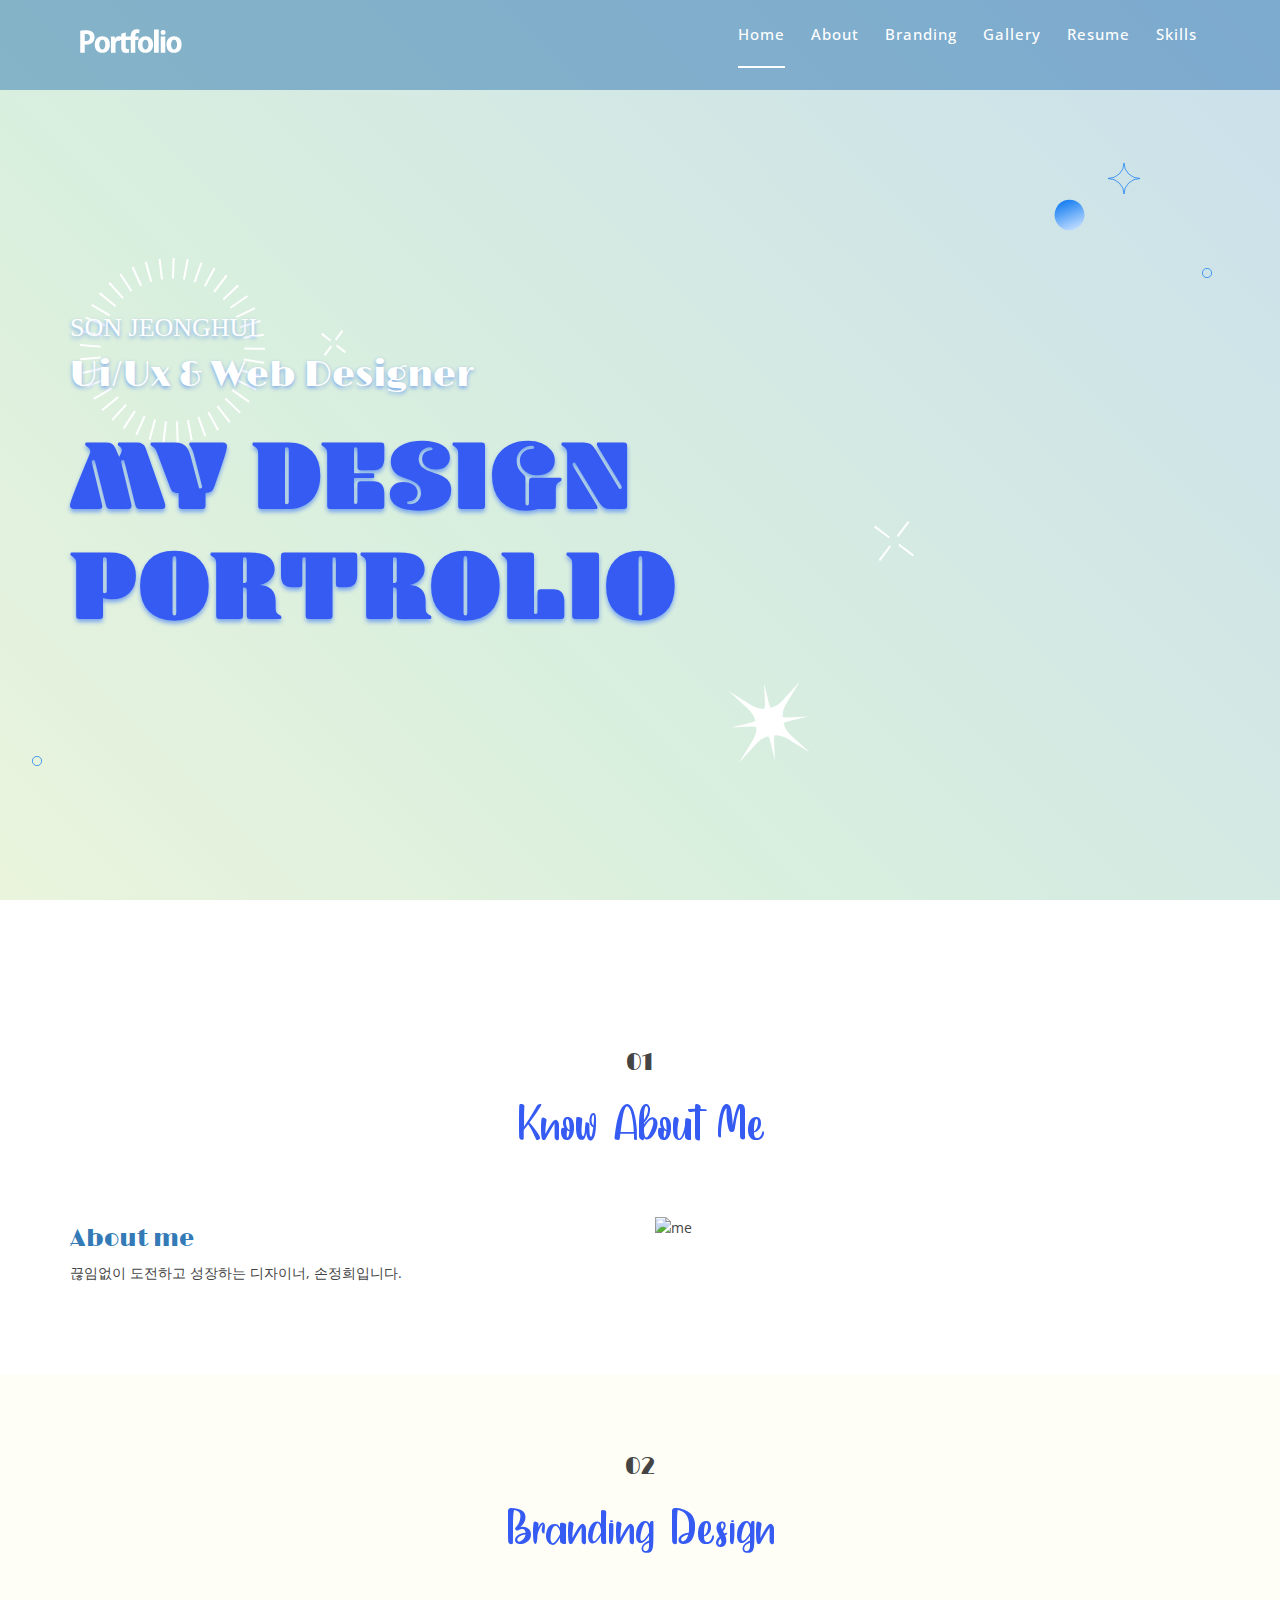
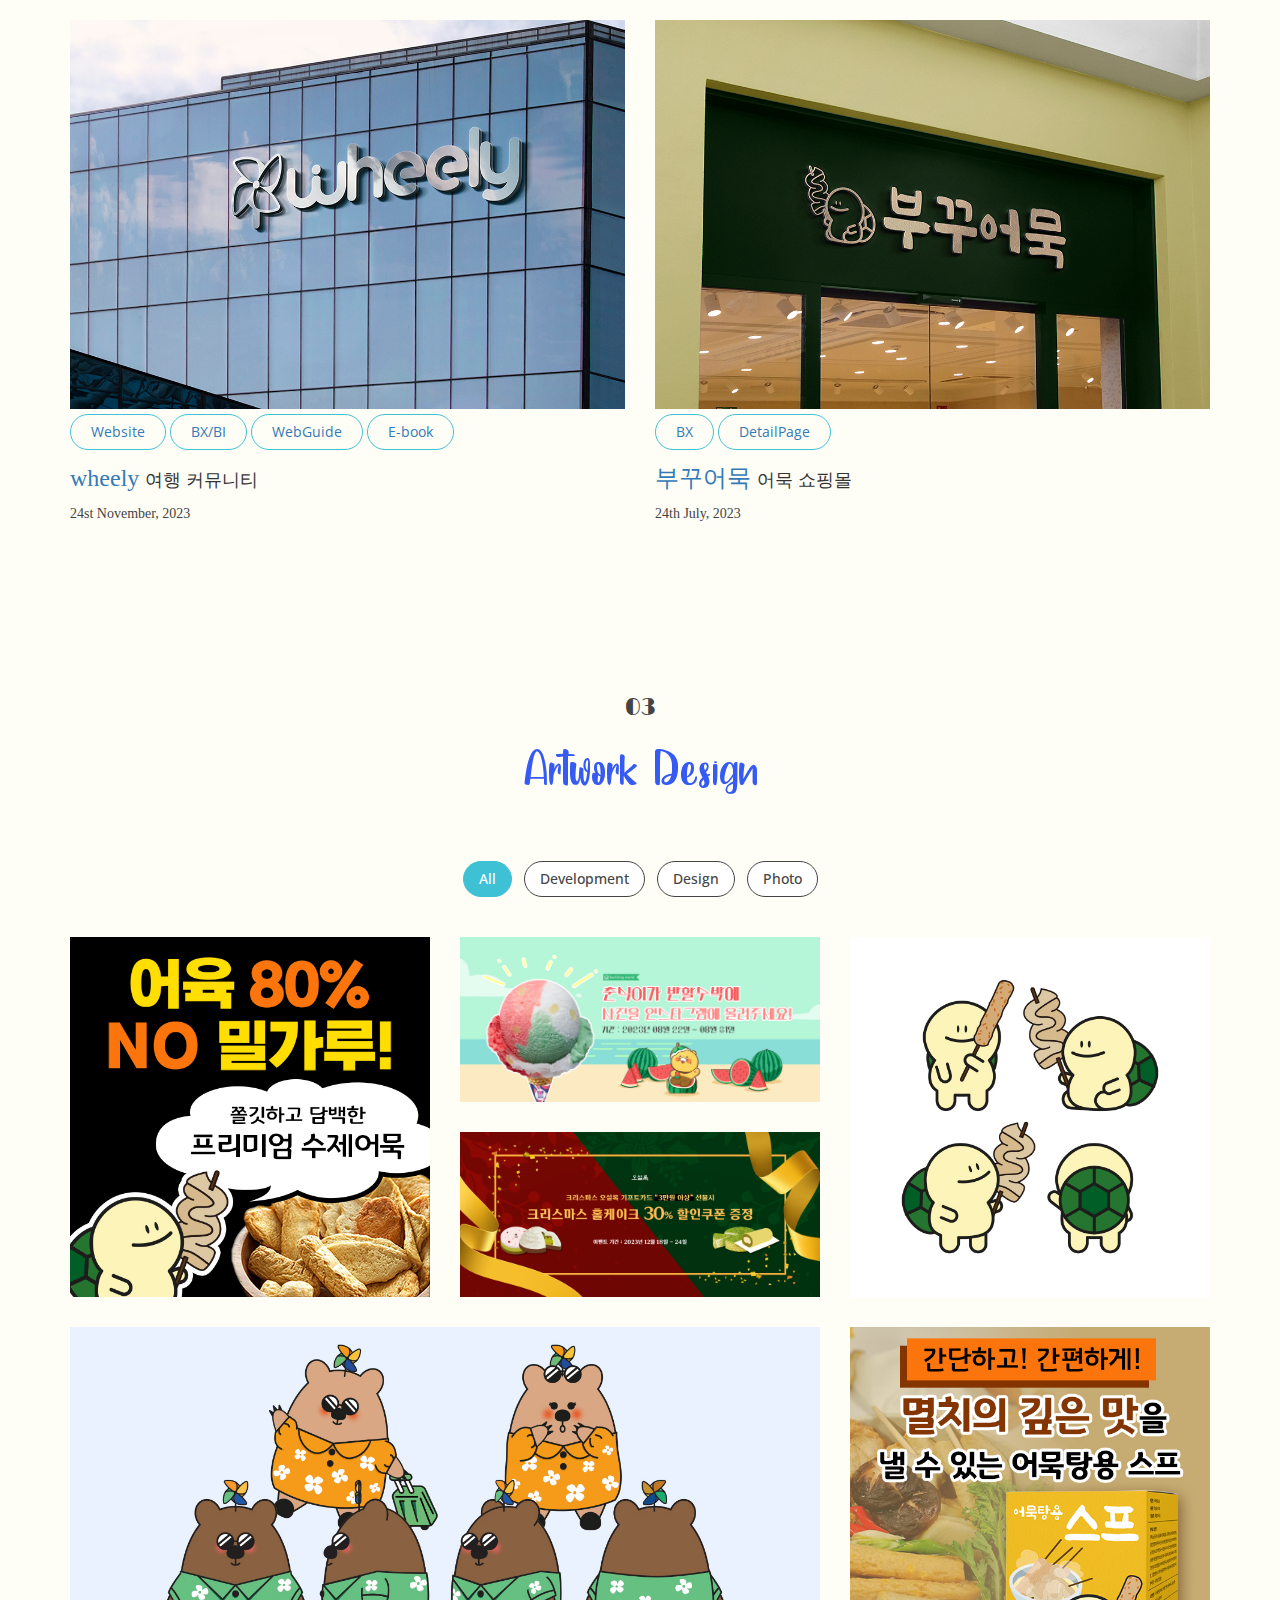
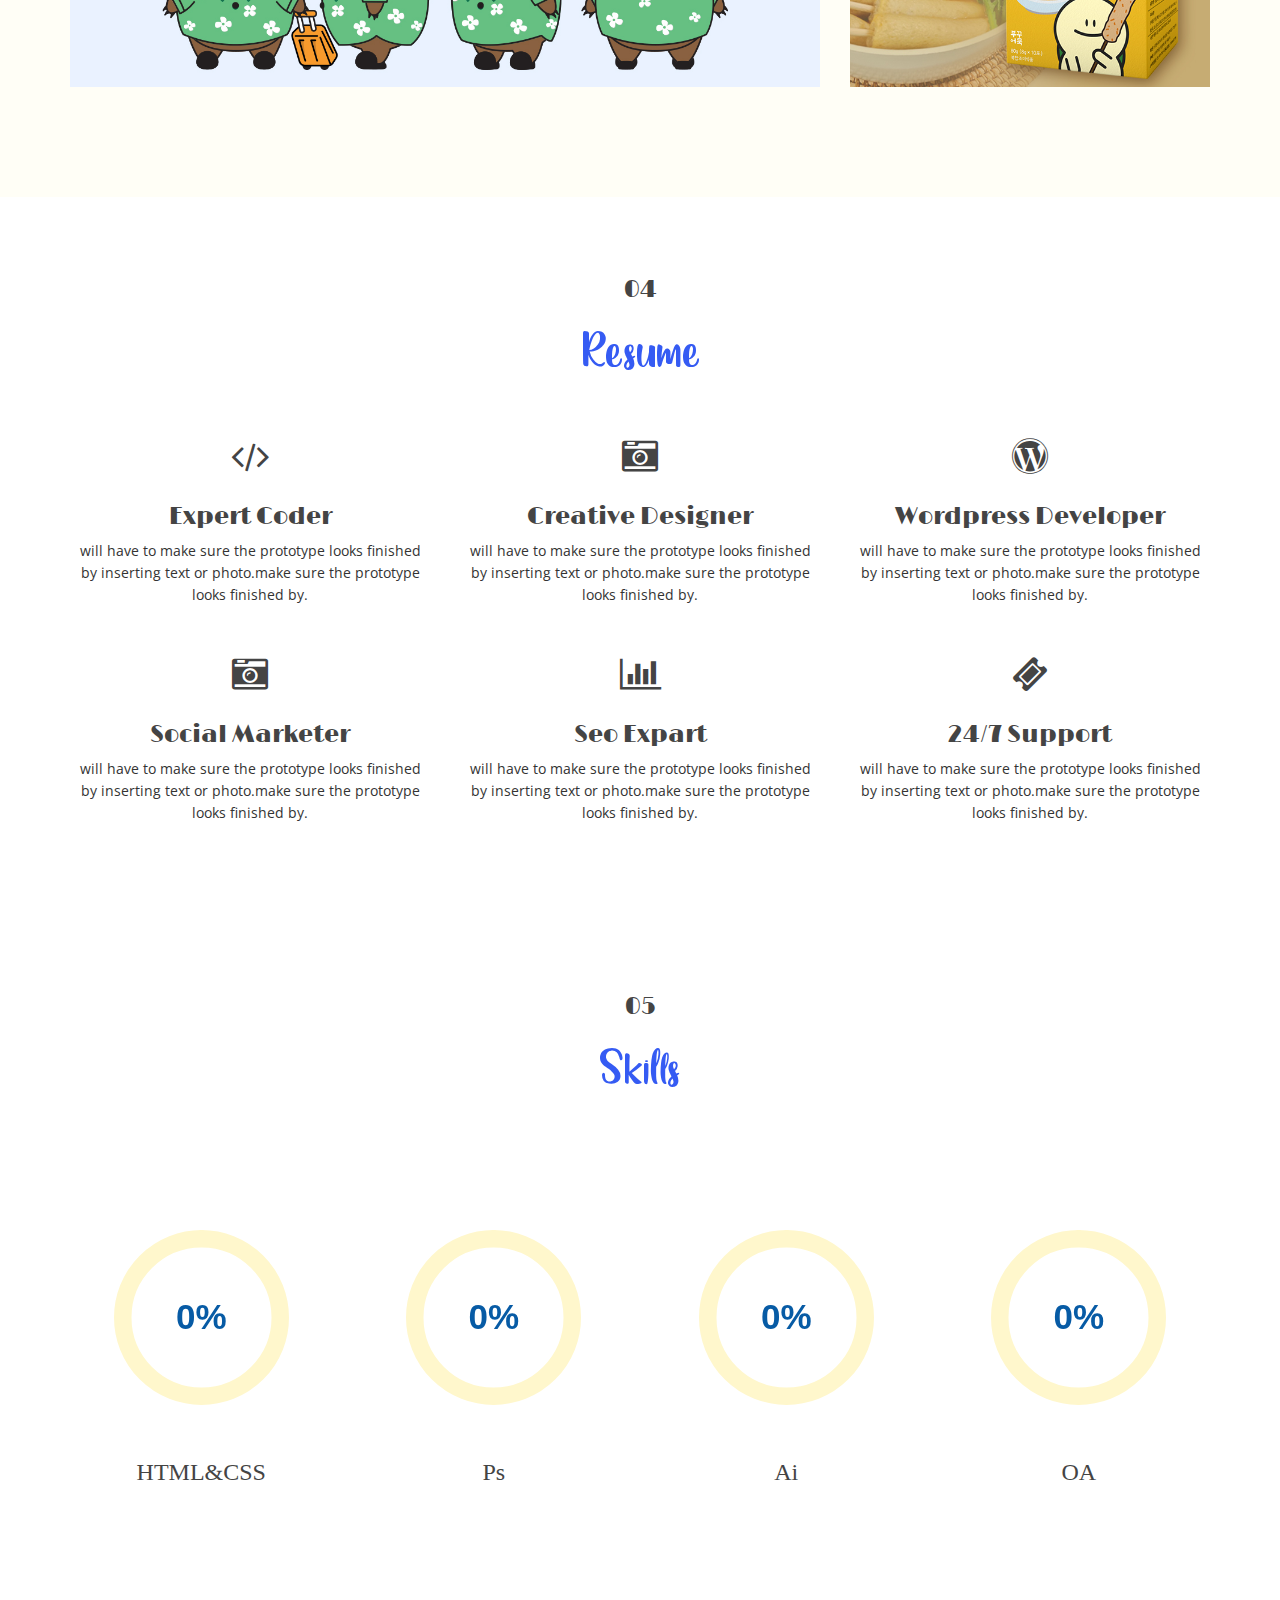
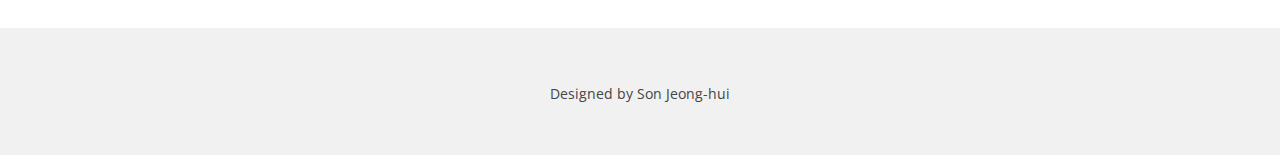
==== index.html @ 58d2d361 "update" ====
<!DOCTYPE html>
<html lang="en">
    <head>
        <meta charset="utf-8" />
        <title>portfolio</title>
        <meta content="width=device-width, initial-scale=1.0" name="viewport" />
        <meta content="" name="keywords" />
        <meta content="" name="description" />

        <!-- Favicons -->
        <link href="img/favicon.png" rel="icon" />
        <link href="img/apple-touch-icon.png" rel="apple-touch-icon" />

        <!-- Google Fonts -->
        <link
            href="https://fonts.googleapis.com/css?family=Open+Sans:300,400,400i,600,700|Raleway:300,400,400i,500,500i,700,800,900"
            rel="stylesheet"
        />

        <!-- 나눔스퀘어네어 Fonts -->
        <link
            href="https://hangeul.pstatic.net/hangeul_static/css/nanum-square-neo.css"
            rel="stylesheet"
        />

        <!-- Bootstrap CSS File -->
        <link href="lib/bootstrap/css/bootstrap.min.css" rel="stylesheet" />

        <!-- Libraries CSS Files -->
        <link href="lib/nivo-slider/css/nivo-slider.css" rel="stylesheet" />
        <link href="lib/owlcarousel/owl.carousel.css" rel="stylesheet" />
        <link href="lib/owlcarousel/owl.transitions.css" rel="stylesheet" />
        <link
            href="lib/font-awesome/css/font-awesome.min.css"
            rel="stylesheet"
        />
        <link href="lib/animate/animate.min.css" rel="stylesheet" />
        <link href="lib/venobox/venobox.css" rel="stylesheet" />

        <!-- Nivo Slider Theme -->
        <link href="css/nivo-slider-theme.css" rel="stylesheet" />

        <!-- Main Stylesheet File -->
        <link href="css/style.css" rel="stylesheet" />

        <!-- Responsive Stylesheet File -->
        <link href="css/responsive.css" rel="stylesheet" />

        <!-- =======================================================
    Theme Name: eBusiness
    Theme URL: https://bootstrapmade.com/ebusiness-bootstrap-corporate-template/
    Author: BootstrapMade.com
    License: https://bootstrapmade.com/license/
  ======================================================= -->
    </head>

    <body data-spy="scroll" data-target="#navbar-example">
        <div id="preloader"></div>

        <header>
            <!-- header-area start -->
            <div id="sticker" class="header-area">
                <div class="container">
                    <div class="row">
                        <div class="col-md-12 col-sm-12">
                            <!-- Navigation -->
                            <nav class="navbar navbar-default">
                                <!-- Brand and toggle get grouped for better mobile display -->
                                <div class="navbar-header">
                                    <button
                                        type="button"
                                        class="navbar-toggle collapsed"
                                        data-toggle="collapse"
                                        data-target=".bs-example-navbar-collapse-1"
                                        aria-expanded="false"
                                    >
                                        <span class="sr-only"
                                            >Toggle navigation</span
                                        >
                                        <span class="icon-bar"></span>
                                        <span class="icon-bar"></span>
                                        <span class="icon-bar"></span>
                                    </button>
                                    <!-- Brand -->
                                    <a
                                        class="navbar-brand page-scroll sticky-logo"
                                        href="index.html"
                                    >
                                        <h1>
                                            <a href="#"
                                                ><img
                                                    src="img/logo.png"
                                                    alt="logo"
                                            /></a>
                                        </h1>
                                        <!-- Uncomment below if you prefer to use an image logo -->
                                        <!-- <img src="img/logo.png" alt="" title=""> -->
                                    </a>
                                </div>
                                <!-- Collect the nav links, forms, and other content for toggling -->
                                <div
                                    class="collapse navbar-collapse main-menu bs-example-navbar-collapse-1"
                                    id="navbar-example"
                                >
                                    <ul class="nav navbar-nav navbar-right">
                                        <li class="active">
                                            <a class="page-scroll" href="#home"
                                                >Home</a
                                            >
                                        </li>
                                        <li>
                                            <a class="page-scroll" href="#about"
                                                >About</a
                                            >
                                        </li>
                                        <li>
                                            <a
                                                class="page-scroll"
                                                href="#branding"
                                                >Branding</a
                                            >
                                        </li>
                                        <li>
                                            <a
                                                class="page-scroll"
                                                href="#Artwork"
                                                >Gallery</a
                                            >
                                        </li>
                                        <li>
                                            <a
                                                class="page-scroll"
                                                href="#resume"
                                                >Resume</a
                                            >
                                        </li>

                                        <li>
                                            <a class="page-scroll" href="#skill"
                                                >skills</a
                                            >
                                        </li>
                                    </ul>
                                </div>
                                <!-- navbar-collapse -->
                            </nav>
                            <!-- END: Navigation -->
                        </div>
                    </div>
                </div>
            </div>
            <!-- header-area end -->
        </header>
        <!-- header end -->

        <!-- Start Slider Area -->
        <div class="section" id="home" data-stellar-background-ratio="0.5">
            <div class="container">
                <h1>
                    <div class="home_font">
                        <span>SON JEONGHUI</span>
                        <p>Ui/Ux & Web Designer</p>
                    </div>
                    <ul>
                        <li>
                            <img src="./img/home/icon7.svg" alt="icon7" />
                        </li>
                        <li>
                            <img src="./img/home/icon6.svg" alt="icon6" />
                        </li>
                    </ul>
                </h1>
                <h2><span>MY DESIGN</span><br />PORTROLIO</h2>

                <ul class="bg_element">
                    <li><img src="./img/home/icon1.svg" alt="icon1" /></li>
                    <li><img src="./img/home/icon2.svg" alt="icon2" /></li>
                    <li><img src="./img/home/icon3.svg" alt="icon3" /></li>
                    <li><img src="./img/home/icon4.svg" alt="icon4" /></li>
                    <li><img src="./img/home/icon5.svg" alt="icon5" /></li>
                    <li><img src="./img/home/icon3.svg" alt="icon3" /></li>
                    <li><img src="./img/home/icon4.svg" alt="icon4" /></li>
                    <li><img src="./img/home/icon5.svg" alt="icon5" /></li>
                </ul>
            </div>
        </div>
        <!-- End Slider Area -->
        <div id="about" class="area-padding">
            <div class="container">
                <div class="row">
                    <div class="col-md-12 col-sm-12 col-xs-12">
                        <div class="section-headline text-center">
                            <h4>01</h4>
                            <h2>Know About me</h2>
                        </div>
                    </div>
                </div>
                <div class="row">
                    <div class="col-md-6 col-sm-6 col-xs-12">
                        <div class="well-middle">
                            <div class="single-well1">
                                <a href="javascript:return false;">
                                    <h4 class="sec-head">About me</h4>
                                </a>
                                <p>
                                    끊임없이 도전하고 성장하는 디자이너,
                                    손정희입니다.
                                </p>
                            </div>
                        </div>
                    </div>
                    <div class="col-md-6 col-sm-6 col-xs-12">
                        <div class="well-left">
                            <div class="single-well img_wrap">
                                <img src="img/about/1.svg" alt="me" />
                            </div>
                        </div>
                    </div>
                </div>
            </div>
        </div>
        <!-- Start brand area -->
        <div id="branding" class="portfolio-area area-padding">
            <div class="container">
                <div class="row">
                    <div class="col-md-12 col-sm-12 col-xs-12">
                        <div class="section-headline text-center">
                            <h4>02</h4>
                            <h2>Branding Design</h2>
                        </div>
                    </div>
                </div>
                <div class="row">
                    <!-- single-well start-->
                    <div class="col-md-6 col-sm-6 col-xs-12">
                        <div class="well-left">
                            <div class="single-well">
                                <img src="img/brand/1.jpg" alt="wheely" />
                                <ul>
                                    <li class="brand_link">
                                        <a
                                            href="https://jeonghui94.github.io/wheely/"
                                            target="_blank"
                                            class="project_btn default"
                                            >Website</a
                                        >
                                    </li>
                                    <li class="brand_link">
                                        <a
                                            href="./guide/bxbi/bxbi_guide.html"
                                            target="_blank"
                                            class="project_btn default"
                                            >BX&#47;BI</a
                                        >
                                    </li>
                                    <li class="brand_link">
                                        <a
                                            href="./guide/web/web_guide.html"
                                            target="_blank"
                                            >WebGuide</a
                                        >
                                    </li>
                                    <li class="brand_link">
                                        <a
                                            href="./ebook/samples/basic/index.html"
                                            target="_blank"
                                            >E-book</a
                                        >
                                    </li>
                                </ul>
                                <a href="javascript:return false;">
                                    <h4
                                        style="
                                            font-family: 'NanumSquareNeoBold';
                                        "
                                    >
                                        wheely
                                        <span
                                            style="font-size: 18px; color: #333"
                                        >
                                            여행 커뮤니티</span
                                        >
                                    </h4>
                                </a>
                                <p style="font-family: 'NanumSquareNeoBold'">
                                    24st November, 2023
                                </p>
                            </div>
                        </div>
                    </div>
                    <!-- single-well end-->
                    <div class="col-md-6 col-sm-6 col-xs-12">
                        <div class="well-middle">
                            <div class="single-well">
                                <img src="img/brand/2.jpg" alt="bu-kku" />
                                <ul>
                                    <li class="brand_link">
                                        <a
                                            href="./guide/bx/bx.html"
                                            target="_blank"
                                            >BX</a
                                        >
                                    </li>
                                    <li class="brand_link">
                                        <a
                                            href="./guide/detailPage/detail_page.html"
                                            target="_blank"
                                            >DetailPage</a
                                        >
                                    </li>
                                </ul>

                                <a href="javascript:return false;">
                                    <h4
                                        style="
                                            font-family: 'NanumSquareNeoBold';
                                        "
                                    >
                                        부꾸어묵
                                        <span
                                            style="font-size: 18px; color: #333"
                                            >어묵 쇼핑몰</span
                                        >
                                    </h4>
                                </a>
                                <p style="font-family: 'NanumSquareNeoBold'">
                                    24th July, 2023
                                </p>
                            </div>
                        </div>
                    </div>
                    <!-- End col-->
                </div>
            </div>
        </div>
        <!-- End brand area -->

        <!-- Start portfolio Area -->
        <div id="Artwork" class="portfolio-area area-padding fix">
            <div class="container">
                <div class="row">
                    <div class="col-lg-12 col-md-12 col-sm-12 col-xs-12">
                        <div class="section-headline text-center">
                            <h4>03</h4>
                            <h2>Artwork Design</h2>
                        </div>
                    </div>
                </div>
                <div class="row">
                    <!-- Start Portfolio -page -->
                    <div class="awesome-project-1 fix">
                        <div class="col-lg-12 col-md-12 col-sm-12 col-xs-12">
                            <div class="awesome-menu">
                                <ul class="project-menu">
                                    <li>
                                        <a
                                            href="#"
                                            class="active"
                                            data-filter="*"
                                            >All</a
                                        >
                                    </li>
                                    <li>
                                        <a href="#" data-filter=".development"
                                            >development</a
                                        >
                                    </li>
                                    <li>
                                        <a href="#" data-filter=".design"
                                            >design</a
                                        >
                                    </li>
                                    <li>
                                        <a href="#" data-filter=".photo"
                                            >photo</a
                                        >
                                    </li>
                                </ul>
                            </div>
                        </div>
                    </div>
                    <div class="awesome-project-content">
                        <!-- single-awesome-project start -->
                        <div
                            class="col-md-4 col-sm-4 col-xs-12 design development"
                        >
                            <div class="single-awesome-project">
                                <div class="awesome-img">
                                    <a href="#"
                                        ><img src="img/portfolio/1.jpg" alt=""
                                    /></a>
                                    <div class="add-actions text-center">
                                        <div class="project-dec">
                                            <a
                                                class="venobox"
                                                data-gall="myGallery"
                                                href="img/portfolio/1.jpg"
                                            >
                                                <h4>development design</h4>
                                                <span>development design</span>
                                            </a>
                                        </div>
                                    </div>
                                </div>
                            </div>
                        </div>
                        <!-- single-awesome-project end -->
                        <!-- single-awesome-project start -->
                        <div class="col-md-4 col-sm-4 col-xs-12 photo">
                            <div class="single-awesome-project">
                                <div class="awesome-img">
                                    <a href="#"
                                        ><img src="img/portfolio/2.jpg" alt=""
                                    /></a>
                                    <div class="add-actions text-center">
                                        <div class="project-dec">
                                            <a
                                                class="venobox"
                                                data-gall="myGallery"
                                                href="img/portfolio/2.jpg"
                                            >
                                                <h4>photo</h4>
                                                <span>photo</span>
                                            </a>
                                        </div>
                                    </div>
                                </div>
                            </div>
                        </div>
                        <!-- single-awesome-project end -->
                        <!-- single-awesome-project start -->
                        <div class="col-md-4 col-sm-4 col-xs-12 design">
                            <div class="single-awesome-project">
                                <div class="awesome-img">
                                    <a href="#"
                                        ><img src="img/portfolio/3.jpg" alt=""
                                    /></a>
                                    <div class="add-actions text-center">
                                        <div class="project-dec">
                                            <a
                                                class="venobox"
                                                data-gall="myGallery"
                                                href="img/portfolio/3.jpg"
                                            >
                                                <h4>design</h4>
                                                <span>design</span>
                                            </a>
                                        </div>
                                    </div>
                                </div>
                            </div>
                        </div>
                        <!-- single-awesome-project end -->
                        <!-- single-awesome-project start -->
                        <div
                            class="col-md-4 col-sm-4 col-xs-12 photo development"
                        >
                            <div class="single-awesome-project">
                                <div class="awesome-img">
                                    <a href="#"
                                        ><img src="img/portfolio/4.jpg" alt=""
                                    /></a>
                                    <div class="add-actions text-center">
                                        <div class="project-dec">
                                            <a
                                                class="venobox"
                                                data-gall="myGallery"
                                                href="img/portfolio/4.jpg"
                                            >
                                                <h4>development photo</h4>
                                                <span>development photo</span>
                                            </a>
                                        </div>
                                    </div>
                                </div>
                            </div>
                        </div>
                        <!-- single-awesome-project end -->
                        <!-- single-awesome-project start -->
                        <div class="col-md-8 col-sm-4 col-xs-12 development">
                            <div class="single-awesome-project">
                                <div class="awesome-img">
                                    <a href="#"
                                        ><img src="img/portfolio/5.jpg" alt=""
                                    /></a>
                                    <div
                                        class="add-actions text-center text-center"
                                    >
                                        <div class="project-dec">
                                            <a
                                                class="venobox"
                                                data-gall="myGallery"
                                                href="img/portfolio/5.jpg"
                                            >
                                                <h4>development</h4>
                                                <span>development</span>
                                            </a>
                                        </div>
                                    </div>
                                </div>
                            </div>
                        </div>
                        <!-- single-awesome-project end -->
                        <!-- single-awesome-project start -->
                        <div class="col-md-4 col-sm-4 col-xs-12 design photo">
                            <div class="single-awesome-project">
                                <div class="awesome-img">
                                    <a href="#"
                                        ><img src="img/portfolio/6.jpg" alt=""
                                    /></a>
                                    <div class="add-actions text-center">
                                        <div class="project-dec">
                                            <a
                                                class="venobox"
                                                data-gall="myGallery"
                                                href="img/portfolio/6.jpg"
                                            >
                                                <h4>design photo</h4>
                                                <span>design photo</span>
                                            </a>
                                        </div>
                                    </div>
                                </div>
                            </div>
                        </div>
                        <!-- single-awesome-project end -->
                    </div>
                </div>
            </div>
        </div>
        <!-- awesome-portfolio end -->

        <!-- Start Service area -->
        <div id="resume" class="services-area area-padding">
            <div class="container">
                <div class="row">
                    <div class="col-md-12 col-sm-12 col-xs-12">
                        <div class="section-headline services-head text-center">
                            <h4>04</h4>
                            <h2>Resume</h2>
                        </div>
                    </div>
                </div>
                <div class="row text-center">
                    <div class="services-contents">
                        <!-- Start Left services -->
                        <div class="col-md-4 col-sm-4 col-xs-12">
                            <div class="about-move">
                                <div class="services-details">
                                    <div class="single-services">
                                        <a class="services-icon" href="#">
                                            <i class="fa fa-code"></i>
                                        </a>
                                        <h4>Expert Coder</h4>
                                        <p>
                                            will have to make sure the prototype
                                            looks finished by inserting text or
                                            photo.make sure the prototype looks
                                            finished by.
                                        </p>
                                    </div>
                                </div>
                                <!-- end about-details -->
                            </div>
                        </div>
                        <div class="col-md-4 col-sm-4 col-xs-12">
                            <div class="about-move">
                                <div class="services-details">
                                    <div class="single-services">
                                        <a class="services-icon" href="#">
                                            <i class="fa fa-camera-retro"></i>
                                        </a>
                                        <h4>Creative Designer</h4>
                                        <p>
                                            will have to make sure the prototype
                                            looks finished by inserting text or
                                            photo.make sure the prototype looks
                                            finished by.
                                        </p>
                                    </div>
                                </div>
                                <!-- end about-details -->
                            </div>
                        </div>
                        <div class="col-md-4 col-sm-4 col-xs-12">
                            <!-- end col-md-4 -->
                            <div class="about-move">
                                <div class="services-details">
                                    <div class="single-services">
                                        <a class="services-icon" href="#">
                                            <i class="fa fa-wordpress"></i>
                                        </a>
                                        <h4>Wordpress Developer</h4>
                                        <p>
                                            will have to make sure the prototype
                                            looks finished by inserting text or
                                            photo.make sure the prototype looks
                                            finished by.
                                        </p>
                                    </div>
                                </div>
                                <!-- end about-details -->
                            </div>
                        </div>
                        <div class="col-md-4 col-sm-4 col-xs-12">
                            <!-- end col-md-4 -->
                            <div class="about-move">
                                <div class="services-details">
                                    <div class="single-services">
                                        <a class="services-icon" href="#">
                                            <i class="fa fa-camera-retro"></i>
                                        </a>
                                        <h4>Social Marketer</h4>
                                        <p>
                                            will have to make sure the prototype
                                            looks finished by inserting text or
                                            photo.make sure the prototype looks
                                            finished by.
                                        </p>
                                    </div>
                                </div>
                                <!-- end about-details -->
                            </div>
                        </div>
                        <!-- End Left services -->
                        <div class="col-md-4 col-sm-4 col-xs-12">
                            <!-- end col-md-4 -->
                            <div class="about-move">
                                <div class="services-details">
                                    <div class="single-services">
                                        <a class="services-icon" href="#">
                                            <i class="fa fa-bar-chart"></i>
                                        </a>
                                        <h4>Seo Expart</h4>
                                        <p>
                                            will have to make sure the prototype
                                            looks finished by inserting text or
                                            photo.make sure the prototype looks
                                            finished by.
                                        </p>
                                    </div>
                                </div>
                                <!-- end about-details -->
                            </div>
                        </div>
                        <!-- End Left services -->
                        <div class="col-md-4 col-sm-4 col-xs-12">
                            <!-- end col-md-4 -->
                            <div class="about-move">
                                <div class="services-details">
                                    <div class="single-services">
                                        <a class="services-icon" href="#">
                                            <i class="fa fa-ticket"></i>
                                        </a>
                                        <h4>24/7 Support</h4>
                                        <p>
                                            will have to make sure the prototype
                                            looks finished by inserting text or
                                            photo.make sure the prototype looks
                                            finished by.
                                        </p>
                                    </div>
                                </div>
                                <!-- end about-details -->
                            </div>
                        </div>
                    </div>
                </div>
            </div>
        </div>
        <!-- End Service area -->

        <!-- our-skill-area start -->
        <div id="skill" class="area-padding">
            <div class="our-skill-area fix hidden-sm">
                <div class="test-overly"></div>
                <div class="row">
                    <div class="col-md-12 col-sm-12 col-xs-12">
                        <div class="section-headline text-center">
                            <h4>05</h4>
                            <h2
                                style="
                                    padding-top: 70px;
                                    font-weight: nomal;
                                    padding: 0;
                                "
                            >
                                skills
                            </h2>
                        </div>
                    </div>
                </div>
                <div class="skill-bg area-padding-2">
                    <div class="container">
                        <!-- section-heading end -->
                        <div class="row">
                            <div class="skill-text">
                                <!-- single-skill start -->
                                <div
                                    class="col-xs-12 col-sm-3 col-md-3 text-center"
                                >
                                    <div class="single-skill">
                                        <div class="progress-circular">
                                            <input
                                                type="text"
                                                class="knob"
                                                value="0"
                                                data-rel="95"
                                                data-linecap="round"
                                                data-width="175"
                                                data-bgcolor="#FFF7CC"
                                                data-fgcolor="#075BA5"
                                                data-thickness=".20"
                                                data-readonly="true"
                                                disabled
                                            /><!--스킬바색수정!!-->
                                            <h3 class="progress-h4">
                                                HTML&amp;CSS
                                            </h3>
                                        </div>
                                    </div>
                                </div>
                                <!-- single-skill end -->
                                <!-- single-skill start -->
                                <div
                                    class="col-xs-12 col-sm-3 col-md-3 text-center"
                                >
                                    <div class="single-skill">
                                        <div class="progress-circular">
                                            <input
                                                type="text"
                                                class="knob"
                                                value="0"
                                                data-rel="87"
                                                data-linecap="round"
                                                data-width="175"
                                                data-bgcolor="#FFF7CC"
                                                data-fgcolor="#075BA5"
                                                data-thickness=".20"
                                                data-readonly="true"
                                                disabled
                                            /><!--스킬바색수정!!-->
                                            <h3 class="progress-h4">Ps</h3>
                                        </div>
                                    </div>
                                </div>
                                <!-- single-skill end -->
                                <!-- single-skill start -->
                                <div
                                    class="col-xs-12 col-sm-3 col-md-3 text-center"
                                >
                                    <div class="single-skill">
                                        <div class="progress-circular">
                                            <input
                                                type="text"
                                                class="knob"
                                                value="0"
                                                data-rel="90"
                                                data-linecap="round"
                                                data-width="175"
                                                data-bgcolor="#FFF7CC"
                                                data-fgcolor="#075BA5"
                                                data-thickness=".20"
                                                data-readonly="true"
                                                disabled
                                            /><!--스킬바색수정!!-->
                                            <h3 class="progress-h4">Ai</h3>
                                        </div>
                                    </div>
                                </div>
                                <!-- single-skill end -->

                                <!-- single-skill start -->
                                <div
                                    class="col-xs-12 col-sm-3 col-md-3 text-center"
                                >
                                    <div class="single-skill">
                                        <div class="progress-circular">
                                            <input
                                                type="text"
                                                class="knob"
                                                value="0"
                                                data-rel="100"
                                                data-linecap="round"
                                                data-width="175"
                                                data-bgcolor="#FFF7CC"
                                                data-fgcolor="#075BA5"
                                                data-thickness=".20"
                                                data-readonly="true"
                                                disabled
                                            /><!--스킬바색수정!!-->
                                            <h3 class="progress-h4">OA</h3>
                                        </div>
                                    </div>
                                </div>
                                <!-- single-skill end -->
                            </div>
                        </div>
                    </div>
                </div>
            </div>
        </div>
        <!-- our-skill-area end -->

        <!-- Start Footer bottom Area -->
        <footer>
            <div class="footer-area-bottom">
                <div class="container">
                    <div class="row">
                        <div class="col-md-12 col-sm-12 col-xs-12">
                            <div class="credits">Designed by Son Jeong-hui</div>
                        </div>
                    </div>
                </div>
            </div>
        </footer>

        <a href="#" class="back-to-top"><i class="fa fa-chevron-up"></i></a>

        <!-- JavaScript Libraries -->
        <script src="lib/jquery/jquery.min.js"></script>
        <script src="lib/bootstrap/js/bootstrap.min.js"></script>
        <script src="lib/owlcarousel/owl.carousel.min.js"></script>
        <script src="lib/venobox/venobox.min.js"></script>
        <script src="lib/knob/jquery.knob.js"></script>
        <script src="lib/wow/wow.min.js"></script>
        <script src="lib/parallax/parallax.js"></script>
        <script src="lib/easing/easing.min.js"></script>
        <script
            src="lib/nivo-slider/js/jquery.nivo.slider.js"
            type="text/javascript"
        ></script>
        <script src="lib/appear/jquery.appear.js"></script>
        <script src="lib/isotope/isotope.pkgd.min.js"></script>
        <script src="https://maps.googleapis.com/maps/api/js?key=AIzaSyD8HeI8o-c1NppZA-92oYlXakhDPYR7XMY"></script>

        <!-- Contact Form JavaScript File -->
        <script src="contactform/contactform.js"></script>

        <script src="js/main.js"></script>
    </body>
</html>
---- lib/venobox/venobox.css ----
/* ------ venobox.css --------*/
.vbox-overlay *, .vbox-overlay *:before, .vbox-overlay *:after{
    -webkit-backface-visibility: hidden;
    -webkit-box-sizing:border-box;
    -moz-box-sizing:border-box;
    box-sizing:border-box;

}
.vbox-overlay{
    display: -webkit-flex;
    display: flex;
    -webkit-flex-direction: column;
    flex-direction: column;
    -webkit-justify-content: center;
    justify-content: center;
    -webkit-align-items: center;
    align-items: center;
    position: fixed;
    left: 0;
    top: 0;
    bottom: 0;
    right: 0;
    z-index: 1040;
    -webkit-transform:translateZ(1000px);
    transform: translateZ(1000px);
    transform-style: preserve-3d;
}

/* ----- navigation ----- */
.vbox-title{
    width: 100%;
    height: 40px;
    float: left;
    text-align: center;
    line-height: 28px;
    font-size: 12px;
    padding: 6px 40px;
    overflow: hidden;
    position: fixed;
    display: none;
    left: 0;
    z-index: 1050;
}
.vbox-close{
    cursor: pointer;
    position: fixed;
    top: -1px;
    right: 0;
    width: 50px;
    height: 40px;
    padding: 6px;
    display: block;
    background-position:10px center;
    overflow: hidden;
    font-size: 24px;
    line-height: 1;
    text-align: center;
    z-index: 1050;
}
.vbox-num{
    cursor: pointer;
    position: fixed;
    left: 0;
    height: 40px;
    display: block;
    overflow: hidden;
    line-height: 28px;
    font-size: 12px;
    padding: 6px 10px;
    display: none;
    z-index: 1050;
}
/* ----- navigation ARROWS ----- */
.vbox-next, .vbox-prev{
    position: fixed;
    top: 50%;
    margin-top: -15px;
    overflow: hidden;
    cursor: pointer;
    display: block;
    width: 45px;
    height: 45px;
    z-index: 1050;
}
.vbox-next span, .vbox-prev span{
    position: relative;
    width: 20px;
    height: 20px;
    border: 2px solid transparent;
    border-top-color: #B6B6B6;
    border-right-color: #B6B6B6;
    text-indent: -100px;
    position: absolute;
    top: 8px;
    display: block;
}
.vbox-prev{
    left: 15px;
}
.vbox-next{
    right: 15px;
}
.vbox-prev span{
    left: 10px;
    -ms-transform: rotate(-135deg);
    -webkit-transform: rotate(-135deg);
    transform: rotate(-135deg);
}
.vbox-next span{
    -ms-transform: rotate(45deg);
    -webkit-transform: rotate(45deg);
    transform: rotate(45deg);
    right: 10px;
}
/* ------- inline window ------ */
.vbox-inline{
    width: 420px;
    height: 315px;
    height: 70vh;
    padding: 10px;
    background: #fff;
    margin: 0 auto;
    overflow: auto;
    text-align: left;
}
/* ------- Video & iFrames window ------ */
.venoframe{
    max-width: 100%;
    width: 100%;
    border: none;
    width: 100%;
    height: 260px;
    height: 70vh;
}
.venoframe.vbvid{
    height: 260px;
}
@media (min-width: 768px) {
    .venoframe, .vbox-inline{
        width: 90%;
        height: 360px;
        height: 70vh;
    }
    .venoframe.vbvid{
        width: 640px;
        height: 360px;
    }
}
@media (min-width: 992px) {
    .venoframe, .vbox-inline{
        max-width: 1200px;
        width: 80%;
        height: 540px;
        height: 70vh;
    }
    .venoframe.vbvid{
        width: 960px;
        height: 540px;
    }
}
/*
Please do NOT edit this part!
or at least read this note: http://i.imgur.com/7C0ws9e.gif
*/
.vbox-open{
    overflow: hidden;
}
.vbox-container{
    position: absolute;
    left: 0;
    right: 0;
    top: 0;
    bottom: 0;
    overflow-x: hidden;
    overflow-y: scroll;
    overflow-scrolling: touch;
    -webkit-overflow-scrolling: touch;
    z-index: 20;
    max-height: 100%;

}

.vbox-content{
    text-align: center;
    float: left;
    width: 100%;
    position: relative;
    overflow: hidden;
    padding: 20px 10px;
}
.vbox-container img{
    max-width: 100%;
    height: auto;
}
.figlio{
    box-shadow: 0 0 12px rgba(0,0,0,0.19), 0 6px 6px rgba(0,0,0,0.23);
    max-width: 100%;
    text-align: initial;
}
img.figlio{
    -webkit-user-select: none;
-khtml-user-select: none;
-moz-user-select: none;
-o-user-select: none;
user-select: none;
}
.vbox-content.swipe-left{
    margin-left: -200px !important;
}
.vbox-content.swipe-right{
    margin-left: 200px !important;
}
.animated{
    webkit-transition: margin 300ms ease-out;
    transition: margin 300ms ease-out;
}
.animate-in{
    opacity: 1;
}
.animate-out{
    opacity: 0;
}
/* ---------- preloader ----------
 * SPINKIT
 * http://tobiasahlin.com/spinkit/
-------------------------------- */
.sk-double-bounce,.sk-rotating-plane{width:40px;height:40px;margin:40px auto}.sk-rotating-plane{background-color:#333;-webkit-animation:sk-rotatePlane 1.2s infinite ease-in-out;animation:sk-rotatePlane 1.2s infinite ease-in-out}@-webkit-keyframes sk-rotatePlane{0%{-webkit-transform:perspective(120px) rotateX(0) rotateY(0);transform:perspective(120px) rotateX(0) rotateY(0)}50%{-webkit-transform:perspective(120px) rotateX(-180.1deg) rotateY(0);transform:perspective(120px) rotateX(-180.1deg) rotateY(0)}100%{-webkit-transform:perspective(120px) rotateX(-180deg) rotateY(-179.9deg);transform:perspective(120px) rotateX(-180deg) rotateY(-179.9deg)}}@keyframes sk-rotatePlane{0%{-webkit-transform:perspective(120px) rotateX(0) rotateY(0);transform:perspective(120px) rotateX(0) rotateY(0)}50%{-webkit-transform:perspective(120px) rotateX(-180.1deg) rotateY(0);transform:perspective(120px) rotateX(-180.1deg) rotateY(0)}100%{-webkit-transform:perspective(120px) rotateX(-180deg) rotateY(-179.9deg);transform:perspective(120px) rotateX(-180deg) rotateY(-179.9deg)}}.sk-double-bounce{position:relative}.sk-double-bounce .sk-child{width:100%;height:100%;border-radius:50%;background-color:#333;opacity:.6;position:absolute;top:0;left:0;-webkit-animation:sk-doubleBounce 2s infinite ease-in-out;animation:sk-doubleBounce 2s infinite ease-in-out}.sk-chasing-dots .sk-child,.sk-spinner-pulse,.sk-three-bounce .sk-child{background-color:#333;border-radius:100%}.sk-double-bounce .sk-double-bounce2{-webkit-animation-delay:-1s;animation-delay:-1s}@-webkit-keyframes sk-doubleBounce{0%,100%{-webkit-transform:scale(0);transform:scale(0)}50%{-webkit-transform:scale(1);transform:scale(1)}}@keyframes sk-doubleBounce{0%,100%{-webkit-transform:scale(0);transform:scale(0)}50%{-webkit-transform:scale(1);transform:scale(1)}}.sk-wave{margin:40px auto;width:50px;height:40px;text-align:center;font-size:10px}.sk-wave .sk-rect{background-color:#333;height:100%;width:6px;display:inline-block;-webkit-animation:sk-waveStretchDelay 1.2s infinite ease-in-out;animation:sk-waveStretchDelay 1.2s infinite ease-in-out}.sk-wave .sk-rect1{-webkit-animation-delay:-1.2s;animation-delay:-1.2s}.sk-wave .sk-rect2{-webkit-animation-delay:-1.1s;animation-delay:-1.1s}.sk-wave .sk-rect3{-webkit-animation-delay:-1s;animation-delay:-1s}.sk-wave .sk-rect4{-webkit-animation-delay:-.9s;animation-delay:-.9s}.sk-wave .sk-rect5{-webkit-animation-delay:-.8s;animation-delay:-.8s}@-webkit-keyframes sk-waveStretchDelay{0%,100%,40%{-webkit-transform:scaleY(.4);transform:scaleY(.4)}20%{-webkit-transform:scaleY(1);transform:scaleY(1)}}@keyframes sk-waveStretchDelay{0%,100%,40%{-webkit-transform:scaleY(.4);transform:scaleY(.4)}20%{-webkit-transform:scaleY(1);transform:scaleY(1)}}.sk-wandering-cubes{margin:40px auto;width:40px;height:40px;position:relative}.sk-wandering-cubes .sk-cube{background-color:#333;width:10px;height:10px;position:absolute;top:0;left:0;-webkit-animation:sk-wanderingCube 1.8s ease-in-out -1.8s infinite both;animation:sk-wanderingCube 1.8s ease-in-out -1.8s infinite both}.sk-chasing-dots,.sk-spinner-pulse{width:40px;height:40px;margin:40px auto}.sk-wandering-cubes .sk-cube2{-webkit-animation-delay:-.9s;animation-delay:-.9s}@-webkit-keyframes sk-wanderingCube{0%{-webkit-transform:rotate(0);transform:rotate(0)}25%{-webkit-transform:translateX(30px) rotate(-90deg) scale(.5);transform:translateX(30px) rotate(-90deg) scale(.5)}50%{-webkit-transform:translateX(30px) translateY(30px) rotate(-179deg);transform:translateX(30px) translateY(30px) rotate(-179deg)}50.1%{-webkit-transform:translateX(30px) translateY(30px) rotate(-180deg);transform:translateX(30px) translateY(30px) rotate(-180deg)}75%{-webkit-transform:translateX(0) translateY(30px) rotate(-270deg) scale(.5);transform:translateX(0) translateY(30px) rotate(-270deg) scale(.5)}100%{-webkit-transform:rotate(-360deg);transform:rotate(-360deg)}}@keyframes sk-wanderingCube{0%{-webkit-transform:rotate(0);transform:rotate(0)}25%{-webkit-transform:translateX(30px) rotate(-90deg) scale(.5);transform:translateX(30px) rotate(-90deg) scale(.5)}50%{-webkit-transform:translateX(30px) translateY(30px) rotate(-179deg);transform:translateX(30px) translateY(30px) rotate(-179deg)}50.1%{-webkit-transform:translateX(30px) translateY(30px) rotate(-180deg);transform:translateX(30px) translateY(30px) rotate(-180deg)}75%{-webkit-transform:translateX(0) translateY(30px) rotate(-270deg) scale(.5);transform:translateX(0) translateY(30px) rotate(-270deg) scale(.5)}100%{-webkit-transform:rotate(-360deg);transform:rotate(-360deg)}}.sk-spinner-pulse{-webkit-animation:sk-pulseScaleOut 1s infinite ease-in-out;animation:sk-pulseScaleOut 1s infinite ease-in-out}@-webkit-keyframes sk-pulseScaleOut{0%{-webkit-transform:scale(0);transform:scale(0)}100%{-webkit-transform:scale(1);transform:scale(1);opacity:0}}@keyframes sk-pulseScaleOut{0%{-webkit-transform:scale(0);transform:scale(0)}100%{-webkit-transform:scale(1);transform:scale(1);opacity:0}}.sk-chasing-dots{position:relative;text-align:center;-webkit-animation:sk-chasingDotsRotate 2s infinite linear;animation:sk-chasingDotsRotate 2s infinite linear}.sk-chasing-dots .sk-child{width:60%;height:60%;display:inline-block;position:absolute;top:0;-webkit-animation:sk-chasingDotsBounce 2s infinite ease-in-out;animation:sk-chasingDotsBounce 2s infinite ease-in-out}.sk-chasing-dots .sk-dot2{top:auto;bottom:0;-webkit-animation-delay:-1s;animation-delay:-1s}@-webkit-keyframes sk-chasingDotsRotate{100%{-webkit-transform:rotate(360deg);transform:rotate(360deg)}}@keyframes sk-chasingDotsRotate{100%{-webkit-transform:rotate(360deg);transform:rotate(360deg)}}@-webkit-keyframes sk-chasingDotsBounce{0%,100%{-webkit-transform:scale(0);transform:scale(0)}50%{-webkit-transform:scale(1);transform:scale(1)}}@keyframes sk-chasingDotsBounce{0%,100%{-webkit-transform:scale(0);transform:scale(0)}50%{-webkit-transform:scale(1);transform:scale(1)}}.sk-three-bounce{margin:40px auto;width:80px;text-align:center}.sk-three-bounce .sk-child{width:20px;height:20px;display:inline-block;-webkit-animation:sk-three-bounce 1.4s ease-in-out 0s infinite both;animation:sk-three-bounce 1.4s ease-in-out 0s infinite both}.sk-circle .sk-child:before,.sk-fading-circle .sk-circle:before{display:block;border-radius:100%;content:'';background-color:#333}.sk-three-bounce .sk-bounce1{-webkit-animation-delay:-.32s;animation-delay:-.32s}.sk-three-bounce .sk-bounce2{-webkit-animation-delay:-.16s;animation-delay:-.16s}@-webkit-keyframes sk-three-bounce{0%,100%,80%{-webkit-transform:scale(0);transform:scale(0)}40%{-webkit-transform:scale(1);transform:scale(1)}}@keyframes sk-three-bounce{0%,100%,80%{-webkit-transform:scale(0);transform:scale(0)}40%{-webkit-transform:scale(1);transform:scale(1)}}.sk-circle{margin:40px auto;width:40px;height:40px;position:relative}.sk-circle .sk-child{width:100%;height:100%;position:absolute;left:0;top:0}.sk-circle .sk-child:before{margin:0 auto;width:15%;height:15%;-webkit-animation:sk-circleBounceDelay 1.2s infinite ease-in-out both;animation:sk-circleBounceDelay 1.2s infinite ease-in-out both}.sk-circle .sk-circle2{-webkit-transform:rotate(30deg);-ms-transform:rotate(30deg);transform:rotate(30deg)}.sk-circle .sk-circle3{-webkit-transform:rotate(60deg);-ms-transform:rotate(60deg);transform:rotate(60deg)}.sk-circle .sk-circle4{-webkit-transform:rotate(90deg);-ms-transform:rotate(90deg);transform:rotate(90deg)}.sk-circle .sk-circle5{-webkit-transform:rotate(120deg);-ms-transform:rotate(120deg);transform:rotate(120deg)}.sk-circle .sk-circle6{-webkit-transform:rotate(150deg);-ms-transform:rotate(150deg);transform:rotate(150deg)}.sk-circle .sk-circle7{-webkit-transform:rotate(180deg);-ms-transform:rotate(180deg);transform:rotate(180deg)}.sk-circle .sk-circle8{-webkit-transform:rotate(210deg);-ms-transform:rotate(210deg);transform:rotate(210deg)}.sk-circle .sk-circle9{-webkit-transform:rotate(240deg);-ms-transform:rotate(240deg);transform:rotate(240deg)}.sk-circle .sk-circle10{-webkit-transform:rotate(270deg);-ms-transform:rotate(270deg);transform:rotate(270deg)}.sk-circle .sk-circle11{-webkit-transform:rotate(300deg);-ms-transform:rotate(300deg);transform:rotate(300deg)}.sk-circle .sk-circle12{-webkit-transform:rotate(330deg);-ms-transform:rotate(330deg);transform:rotate(330deg)}.sk-circle .sk-circle2:before{-webkit-animation-delay:-1.1s;animation-delay:-1.1s}.sk-circle .sk-circle3:before{-webkit-animation-delay:-1s;animation-delay:-1s}.sk-circle .sk-circle4:before{-webkit-animation-delay:-.9s;animation-delay:-.9s}.sk-circle .sk-circle5:before{-webkit-animation-delay:-.8s;animation-delay:-.8s}.sk-circle .sk-circle6:before{-webkit-animation-delay:-.7s;animation-delay:-.7s}.sk-circle .sk-circle7:before{-webkit-animation-delay:-.6s;animation-delay:-.6s}.sk-circle .sk-circle8:before{-webkit-animation-delay:-.5s;animation-delay:-.5s}.sk-circle .sk-circle9:before{-webkit-animation-delay:-.4s;animation-delay:-.4s}.sk-circle .sk-circle10:before{-webkit-animation-delay:-.3s;animation-delay:-.3s}.sk-circle .sk-circle11:before{-webkit-animation-delay:-.2s;animation-delay:-.2s}.sk-circle .sk-circle12:before{-webkit-animation-delay:-.1s;animation-delay:-.1s}@-webkit-keyframes sk-circleBounceDelay{0%,100%,80%{-webkit-transform:scale(0);transform:scale(0)}40%{-webkit-transform:scale(1);transform:scale(1)}}@keyframes sk-circleBounceDelay{0%,100%,80%{-webkit-transform:scale(0);transform:scale(0)}40%{-webkit-transform:scale(1);transform:scale(1)}}.sk-cube-grid{width:40px;height:40px;margin:40px auto}.sk-cube-grid .sk-cube{width:33.33%;height:33.33%;background-color:#333;float:left;-webkit-animation:sk-cubeGridScaleDelay 1.3s infinite ease-in-out;animation:sk-cubeGridScaleDelay 1.3s infinite ease-in-out}.sk-cube-grid .sk-cube1{-webkit-animation-delay:.2s;animation-delay:.2s}.sk-cube-grid .sk-cube2{-webkit-animation-delay:.3s;animation-delay:.3s}.sk-cube-grid .sk-cube3{-webkit-animation-delay:.4s;animation-delay:.4s}.sk-cube-grid .sk-cube4{-webkit-animation-delay:.1s;animation-delay:.1s}.sk-cube-grid .sk-cube5{-webkit-animation-delay:.2s;animation-delay:.2s}.sk-cube-grid .sk-cube6{-webkit-animation-delay:.3s;animation-delay:.3s}.sk-cube-grid .sk-cube7{-webkit-animation-delay:0ms;animation-delay:0ms}.sk-cube-grid .sk-cube8{-webkit-animation-delay:.1s;animation-delay:.1s}.sk-cube-grid .sk-cube9{-webkit-animation-delay:.2s;animation-delay:.2s}@-webkit-keyframes sk-cubeGridScaleDelay{0%,100%,70%{-webkit-transform:scale3D(1,1,1);transform:scale3D(1,1,1)}35%{-webkit-transform:scale3D(0,0,1);transform:scale3D(0,0,1)}}@keyframes sk-cubeGridScaleDelay{0%,100%,70%{-webkit-transform:scale3D(1,1,1);transform:scale3D(1,1,1)}35%{-webkit-transform:scale3D(0,0,1);transform:scale3D(0,0,1)}}.sk-fading-circle{margin:40px auto;width:40px;height:40px;position:relative}.sk-fading-circle .sk-circle{width:100%;height:100%;position:absolute;left:0;top:0}.sk-fading-circle .sk-circle:before{margin:0 auto;width:15%;height:15%;-webkit-animation:sk-circleFadeDelay 1.2s infinite ease-in-out both;animation:sk-circleFadeDelay 1.2s infinite ease-in-out both}.sk-fading-circle .sk-circle2{-webkit-transform:rotate(30deg);-ms-transform:rotate(30deg);transform:rotate(30deg)}.sk-fading-circle .sk-circle3{-webkit-transform:rotate(60deg);-ms-transform:rotate(60deg);transform:rotate(60deg)}.sk-fading-circle .sk-circle4{-webkit-transform:rotate(90deg);-ms-transform:rotate(90deg);transform:rotate(90deg)}.sk-fading-circle .sk-circle5{-webkit-transform:rotate(120deg);-ms-transform:rotate(120deg);transform:rotate(120deg)}.sk-fading-circle .sk-circle6{-webkit-transform:rotate(150deg);-ms-transform:rotate(150deg);transform:rotate(150deg)}.sk-fading-circle .sk-circle7{-webkit-transform:rotate(180deg);-ms-transform:rotate(180deg);transform:rotate(180deg)}.sk-fading-circle .sk-circle8{-webkit-transform:rotate(210deg);-ms-transform:rotate(210deg);transform:rotate(210deg)}.sk-fading-circle .sk-circle9{-webkit-transform:rotate(240deg);-ms-transform:rotate(240deg);transform:rotate(240deg)}.sk-fading-circle .sk-circle10{-webkit-transform:rotate(270deg);-ms-transform:rotate(270deg);transform:rotate(270deg)}.sk-fading-circle .sk-circle11{-webkit-transform:rotate(300deg);-ms-transform:rotate(300deg);transform:rotate(300deg)}.sk-fading-circle .sk-circle12{-webkit-transform:rotate(330deg);-ms-transform:rotate(330deg);transform:rotate(330deg)}.sk-fading-circle .sk-circle2:before{-webkit-animation-delay:-1.1s;animation-delay:-1.1s}.sk-fading-circle .sk-circle3:before{-webkit-animation-delay:-1s;animation-delay:-1s}.sk-fading-circle .sk-circle4:before{-webkit-animation-delay:-.9s;animation-delay:-.9s}.sk-fading-circle .sk-circle5:before{-webkit-animation-delay:-.8s;animation-delay:-.8s}.sk-fading-circle .sk-circle6:before{-webkit-animation-delay:-.7s;animation-delay:-.7s}.sk-fading-circle .sk-circle7:before{-webkit-animation-delay:-.6s;animation-delay:-.6s}.sk-fading-circle .sk-circle8:before{-webkit-animation-delay:-.5s;animation-delay:-.5s}.sk-fading-circle .sk-circle9:before{-webkit-animation-delay:-.4s;animation-delay:-.4s}.sk-fading-circle .sk-circle10:before{-webkit-animation-delay:-.3s;animation-delay:-.3s}.sk-fading-circle .sk-circle11:before{-webkit-animation-delay:-.2s;animation-delay:-.2s}.sk-fading-circle .sk-circle12:before{-webkit-animation-delay:-.1s;animation-delay:-.1s}@-webkit-keyframes sk-circleFadeDelay{0%,100%,39%{opacity:0}40%{opacity:1}}@keyframes sk-circleFadeDelay{0%,100%,39%{opacity:0}40%{opacity:1}}.sk-folding-cube{margin:40px auto;width:40px;height:40px;position:relative;-webkit-transform:rotateZ(45deg);transform:rotateZ(45deg)}.sk-folding-cube .sk-cube{float:left;width:50%;height:50%;position:relative;-webkit-transform:scale(1.1);-ms-transform:scale(1.1);transform:scale(1.1)}.sk-folding-cube .sk-cube:before{content:'';position:absolute;top:0;left:0;width:100%;height:100%;background-color:#333;-webkit-animation:sk-foldCubeAngle 2.4s infinite linear both;animation:sk-foldCubeAngle 2.4s infinite linear both;-webkit-transform-origin:100% 100%;-ms-transform-origin:100% 100%;transform-origin:100% 100%}.sk-folding-cube .sk-cube2{-webkit-transform:scale(1.1) rotateZ(90deg);transform:scale(1.1) rotateZ(90deg)}.sk-folding-cube .sk-cube3{-webkit-transform:scale(1.1) rotateZ(180deg);transform:scale(1.1) rotateZ(180deg)}.sk-folding-cube .sk-cube4{-webkit-transform:scale(1.1) rotateZ(270deg);transform:scale(1.1) rotateZ(270deg)}.sk-folding-cube .sk-cube2:before{-webkit-animation-delay:.3s;animation-delay:.3s}.sk-folding-cube .sk-cube3:before{-webkit-animation-delay:.6s;animation-delay:.6s}.sk-folding-cube .sk-cube4:before{-webkit-animation-delay:.9s;animation-delay:.9s}@-webkit-keyframes sk-foldCubeAngle{0%,10%{-webkit-transform:perspective(140px) rotateX(-180deg);transform:perspective(140px) rotateX(-180deg);opacity:0}25%,75%{-webkit-transform:perspective(140px) rotateX(0);transform:perspective(140px) rotateX(0);opacity:1}100%,90%{-webkit-transform:perspective(140px) rotateY(180deg);transform:perspective(140px) rotateY(180deg);opacity:0}}@keyframes sk-foldCubeAngle{0%,10%{-webkit-transform:perspective(140px) rotateX(-180deg);transform:perspective(140px) rotateX(-180deg);opacity:0}25%,75%{-webkit-transform:perspective(140px) rotateX(0);transform:perspective(140px) rotateX(0);opacity:1}100%,90%{-webkit-transform:perspective(140px) rotateY(180deg);transform:perspective(140px) rotateY(180deg);opacity:0}}
---- css/nivo-slider-theme.css ----
/*
Skin Name: Nivo Slider Default Theme
Skin URI: http://nivo.dev7studios.com
Description: The default skin for the Nivo Slider.
Version: 1.3
Author: Gilbert Pellegrom
Author URI: http://dev7studios.com
Supports Thumbs: true
*/


.slider-area {
  color: #fff;
  position: relative;
  text-align: center;
}

.slider-content {
  padding: 180px 60px;
}

.nivo-caption::after {
  background: #444 none repeat scroll 0 0;
  content: "";
  height: 100%;
  left: 0;
  opacity: 0.5;
  position: absolute;
  top: 0;
  width: 100%;
  z-index: -1;
}

.layer-1-2 {
  margin: 20px 0;
}

.layer-1-1 h2 {
  color: #fff;
  font-size: 32px;
  font-weight: 700;
}

.layer-1-2 h1 {
  color: #fff;
  font-size: 50px;
  font-weight: 700;
  line-height: 60px;
}

.layer-1-3 {
  margin: 50px 0 0;
}

.layer-1-3 a.ready-btn {
  border: 1px solid #fff;
  border-radius: 30px;
  color: #fff;
  cursor: pointer;
  display: inline-block;
  font-size: 17px;
  font-weight: 600;
  margin-top: 30px;
  padding: 10px 20px;
  text-align: center;
  text-transform: uppercase;
  transition: all 0.4s ease 0s;
  z-index: 222;
}

.layer-1-3 a.ready-btn:hover {
  color: #fff;
  background: #3EC1D5;
  border: 1px solid #3EC1D5;
  text-decoration: none;
}

.ready-btn.right-btn {
  margin-right: 15px;
  background: #3EC1D5;
  border: 1px solid #3EC1D5 !important;
}

.ready-btn.right-btn:hover {
  background: transparent !important;
  border: 1px solid #fff !important;
}

.nivo-controlNav {
  bottom: 0;
  left: 0;
  position: absolute;
  right: 0;
  z-index: 8;
}

.nivo-directionNav {
  display: block;
}

.nivo-controlNav a {
  background: transparent none repeat scroll 0 0;
  /* border: 2px solid #fff; */
  box-shadow: none;
  display: inline-block;
  font-size: 0;
  height: 0px;
  margin: 5px 3px;
  opacity: 1;
  text-align: center;
  text-indent: inherit;
  vertical-align: top;
  width: 0px;
}

.nivo-controlNav a:hover, .nivo-controlNav a.active {
  background: #fff none repeat scroll 0 0;
  border-color: #3EC1D5;
  -moz-transform: rotate(180deg);
  -webkit-transform: rotate(180deg);
  -o-transform: rotate(180deg);
  -ms-transform: rotate(180deg);
}

/* Normal desktop :992px. */

@media (min-width: 1400px) and (max-width:1920px) {
  .slider-content {
    padding: 340px 0;
  }
}

/* Normal desktop :992px. */

@media (min-width: 992px) and (max-width: 1169px) {
  .slider-content {
    padding: 144px 0;
  }
}

/* Tablet desktop :768px. */

@media (min-width: 768px) and (max-width: 991px) {
  .slider-content {
    padding: 93px 0;
  }
  .layer-1-2 h1 {
    font-size: 22px;
    line-height: 24px;
  }
  .layer-1-3 a.ready-btn {
    font-size: 14px;
    margin-top: 20px;
    padding: 10px 20px;
  }
}

@media (max-width: 767px) {
  .nivo-directionNav {
    display: none;
  }
  .slider-content {
    padding: 46px 0px;
  }
  .layer-1-2 {
    margin: 10px 0;
  }
  .layer-1-1 h2 {
    font-size: 14px;
    line-height: 16px;
  }
  .layer-1-2 h1 {
    font-size: 14px;
    line-height: 16px;
  }
  .layer-1-3 a.ready-btn {
    font-size: 12px;
    margin-top: 10px;
    padding: 8px 10px;
  }
  .layer-1-3 {
    margin: 10px 0 0;
  }
  .nivo-controlNav {
    bottom: -8px;
  }
}

@media only screen and (min-width: 480px) and (max-width: 767px) {
  .slider-content {
    padding: 70px 0px;
  }
  .layer-1-1 h2, .layer-1-2 h1 {
    font-size: 24px;
    line-height: 30px;
  }
}

/* -------------------------------------
preview-1
---------------------------------------- */

.preview-1 .nivoSlider {
  position: relative;
  background: url(../lib/nivo-slider/img/loading.gif) no-repeat 50% 50%;
}

.preview-1 .nivoSlider img {
  position: absolute;
  top: 0px;
  left: 0px;
  display: none;
}

.preview-1 .nivoSlider a {
  border: 0;
  display: block;
}

.preview-1 .nivo-controlNav {
  text-align: center;
  padding: 20px 0;
}

.preview-1 .nivo-controlNav a {
  display: inline-block;
  width: 22px;
  height: 22px;
  background: url(../lib/nivo-slider/img/bullets.png) no-repeat;
  text-indent: -9999px;
  border: 0;
  margin: 0 2px;
}

.preview-1 .nivo-controlNav a.active {
  background-position: 0 -22px;
}

.preview-1 .nivo-directionNav a {
  display: block;
  width: 30px;
  height: 30px;
  background: url(../lib/nivo-slider/img/arrows.png) no-repeat;
  text-indent: -9999px;
  border: 0;
  opacity: 0;
  -webkit-transition: all 200ms ease-in-out;
  -moz-transition: all 200ms ease-in-out;
  -o-transition: all 200ms ease-in-out;
  transition: all 200ms ease-in-out;
}

.preview-1:hover .nivo-directionNav a {
  opacity: 1;
}

.nivo-prevNav {
  left: 15px;
}

.nivo-nextNav {
  right: 15px;
}

.preview-1 a.nivo-nextNav {
  background-position: -30px 0;
}


.preview-1 .nivo-caption {
  font-family: Helvetica, Arial, sans-serif;
}

.preview-1 .nivo-caption a {
  color: #fff;
  border-bottom: 1px dotted #fff;
}

.preview-1 .nivo-caption a:hover {
  color: #fff;
}

.preview-1 .nivo-controlNav.nivo-thumbs-enabled {
  width: 100%;
}

.preview-1 .nivo-controlNav.nivo-thumbs-enabled a {
  width: auto;
  height: auto;
  background: none;
  margin-bottom: 5px;
}

.preview-1 .nivo-controlNav.nivo-thumbs-enabled img {
  display: block;
  width: 120px;
  height: auto;
}

.preview-1 .nivo-controlNav {
  position: relative;
  z-index: 99999;
  bottom: 68px;
}

.preview-1 .nivo-controlNav a {
  border: 5px solid #fff;
  display: inline-block;
  height: 18px;
  margin: 0 5px;
  text-indent: -9999px;
  width: 18px;
  line-height: 8px;
  background: #3c3c3c;
  cursor: pointer;
  position: relative;
  z-index: 9;
  border-radius: 100%;
  opacity: 0;
  z-index: -999;
}

.preview-1:hover .nivo-controlNav a {
  opacity: 1;
  z-index: 999999;
}

.preview-1 .nivo-controlNav a:hover, .preview-1 .nivo-controlNav a.active {
  background: #000;
  cursor: pointer;
}

/* -------------------------------------
preview-2
---------------------------------------- */

.preview-2 .nivoSlider:hover .nivo-directionNav a.nivo-prevNav {
  left: 50px;
}

.preview-2 .nivoSlider:hover .nivo-directionNav a.nivo-nextNav {
  right: 50px;
}

.preview-2 .nivoSlider .nivo-directionNav a.nivo-prevNav {
  font-size: 0;
}

.preview-2 .nivoSlider .nivo-directionNav a.nivo-nextNav {
  font-size: 0;
}

.preview-2 .nivo-directionNav a.nivo-prevNav::before {
  background: rgba(0, 0, 0, 0) none repeat scroll 0 0;
  color: #ffffff;
  content: none;
  cursor: pointer;
  font: 300 50px/50px FontAwesome;
  position: absolute;
  text-align: center;
  top: 50%;
  transition: all 300ms ease-in 0s;
  z-index: 9;
  font-weight: 100;
  left: 0px;
  width: 50px;
  border: 1px solid #fff;
  border-radius: 50%;
  font-size: 30px;
}

/* .preview-2 .nivo-directionNav a.nivo-nextNav:hover:before, .preview-2 .nivo-directionNav a.nivo-prevNav:hover:before {
  border-color: #3EC1D5;
  color: #fff;
  background: #3EC1D5;
} */

.preview-2 .nivo-directionNav a.nivo-nextNav::before {
  background: rgba(0, 0, 0, 0) none repeat scroll 0 0;
  /* border: 1px solid #fff; */
  border-radius: 50%;
  color: #ffffff;
  /* content: ""; */
  /* cursor: pointer; */
  font: 100 30px/50px FontAwesome;
  height: 50px;
  position: absolute;
  right: 0px;
  text-align: center;
  top: 50%;
  transition: all 300ms ease-in 0s;
  width: 50px;
  z-index: 9;
  font-size: 0px;
}

.niceties.preview-2 {
  position: relative;
  height: 100%;
}
---- css/style.css ----
@font-face {
    font-family: "Yellow Rabbit";
    src: url("../fonts/YellowRabbit-PersonalUse.eot");
    src: url("../fonts/YellowRabbit-PersonalUse.eot?#iefix")
            format("embedded-opentype"),
        url("../fonts/YellowRabbit-PersonalUse.woff") format("woff"),
        url("../fonts/YellowRabbit-PersonalUse.ttf") format("truetype");
    font-weight: normal;
    font-style: normal;
    font-display: swap;
}

@font-face {
    font-family: "Blenny Trial";
    src: url("../fonts/BlennyTrial-Black.eot");
    src: url("../fonts/BlennyTrial-Black.eot?#iefix")
            format("embedded-opentype"),
        url("../fonts/BlennyTrial-Black.woff") format("woff"),
        url("../fonts/BlennyTrial-Black.ttf") format("truetype");
    font-weight: 900;
    font-style: normal;
    font-display: swap;
}

@font-face {
    font-family: "Limelight";
    src: url("../fonts/Limelight-Regular.eot");
    src: url("../fonts/Limelight-Regular.eot?#iefix")
            format("embedded-opentype"),
        url("../fonts/Limelight-Regular.woff") format("woff"),
        url("../fonts/Limelight-Regular.ttf") format("truetype");
    font-weight: 300;
    font-style: normal;
    font-display: swap;
}

/*
  Theme Name: eBusiness
  Theme URL: https://bootstrapmade.com/ebusiness-bootstrap-corporate-template/
  Author: BootstrapMade.com
  License: https://bootstrapmade.com/license/
*/

/*-----------------------------------------------------------------------------------
   CSS INDEX
  ===================

  1. Theme Default CSS (body, link color, section etc)
  2. Header Area
   2.1 Stick menu Area
  3. About Area
  4.Services Area
  5.Skill Area
  6.Faq Area
  7.Wellcome Area
  8.Team Area
  9.Review Area
  10.Portfolio Area
  11. Pricing Table
  12. Testimonials area
  13. Review Area
  14. Quote area
  15.Footer Area
  16.Home Page-2 Area
  17.Home Page 3  CSS
  18.Blog CSS
  17.Blog Details CSS

-----------------------------------------------------------------------------------*/

@keyframes gradient {
    0% {
        background-position: 0% 50%;
    }

    50% {
        background-position: 100% 50%;
    }

    100% {
        background-position: 0% 50%;
    }
}

@keyframes scale {
    0% {
        transform: scale(100%);
        opacity: 100%;
    }

    25% {
        transform: scale(20%);
        opacity: 0%;
    }

    50% {
        transform: scale(130%);
        opacity: 100%;
    }

    75% {
        transform: scale(50%);
        opacity: 0%;
    }

    100% {
        transform: scale(100%);
        opacity: 100%;
    }
}

@keyframes spin {
    from {
        transform: rotate(0deg);
    }

    to {
        transform: rotate(360deg);
    }
}

#home {
    background: linear-gradient(
        45deg,
        #cfe9ff,
        #fffadc,
        #d9efde,
        #c7dcef,
        #fffadd,
        #c9dbec
    );
    height: 100vh;
    background-size: 400% 400%;
    animation: gradient 10s ease infinite;
    margin-bottom: 70px;
}

#home ul {
    list-style: none;
}

#home .container {
    padding-top: 280px;
}

#home .container h1 {
    position: relative;
}

.home_font {
    position: relative;
    z-index: 99;
}

#home .container {
    position: relative;
}

#home .container h1 > ul li {
    position: absolute;
}

#home .container h1 > ul li img {
    width: 100%;
    display: block;
}

#home .container h1 > ul li:nth-child(1) {
    left: 0.8%;
    top: -43%;
    animation: spin 10s linear infinite;
}

#home .container h1 > ul li:nth-child(2) {
    top: 30%;
    left: 22%;
    animation: scale 3s ease infinite;
}

#home .container .bg_element li {
    position: absolute;
}

#home .container .bg_element li img {
    width: 100%;
}

#home .container .bg_element li:nth-child(1) {
    top: 80%;
    left: 70%;
    animation: scale 2s ease infinite;
}

#home .container .bg_element li:nth-child(2) {
    top: 100%;
    left: 55%;
    animation: scale 5s ease infinite;
}

#home .container .bg_element li:nth-child(3) {
    top: 40%;
    left: 98%;
    animation: scale 7s ease infinite;
}

#home .container .bg_element li:nth-child(4) {
    top: 30%;
    left: 85%;
    animation: spin 7s linear infinite;
    transform-origin: bottom left;
}

#home .container .bg_element li:nth-child(5) {
    top: 25%;
    left: 90%;
    animation: scale 3s ease infinite;
}

#home .container .bg_element li:nth-child(6) {
    top: 115%;
    left: -2%;
    animation: scale 6s ease infinite;
}

#home .container .bg_element li:nth-child(7) {
    top: 110%;
    left: -15%;
    rotate: 90deg;
    animation: spin 5s linear infinite;
    transform-origin: bottom center;
}

#home .container .bg_element li:nth-child(8) {
    top: 95%;
    left: -10%;
    animation: scale 2s ease infinite;
}

#home h2 {
    font-family: "Blenny Trial";
    color: #355bf3;
    margin-top: 2rem;
    line-height: 1.1;
    text-shadow: 0px 3px 4px #004cff72;
    font-size: 10rem;
}

#about .img_wrap {
    width: 500px;
}

/*----------------------------------------*/
/*  1.  Theme default CSS
/*----------------------------------------*/

html,
body {
    height: 100%;
}

.floatleft {
    float: left;
}

.floatright {
    float: right;
}

.alignleft {
    float: left;
    margin-right: 15px;
    margin-bottom: 15px;
}

.alignright {
    float: right;
    margin-left: 15px;
    margin-bottom: 15px;
}

.aligncenter {
    display: block;
    margin: 0 auto 15px;
}

a:focus {
    outline: 0px solid;
}

img {
    max-width: 100%;
    height: auto;
}

.fix {
    overflow: hidden;
}

h1,
h2,
h3,
h4,
h5,
h6,
span,
p {
    cursor: default;
}

h1 {
    font-family: "Limelight";
    font-size: 3.6rem;
    text-shadow: 0px 2px 4px #004cff72;
}

.home_font {
    line-height: 1.4;
    color: #fff;
}

h1 span {
    font-family: "NanumSquareNeoBold";
    font-size: 2.6rem;
    text-shadow: 0px 2px 4px #004cff72;
}

h2 {
    font-family: "Yellow Rabbit";
    font-size: 60px;
    color: #355bf3;
    line-height: 40px;
}

h3 {
    font-size: 30px;
    line-height: 32px;
}

h4 {
    font-size: 24px;
    line-height: 26px;
    font-family: "Limelight";
}

h5 {
    font-size: 20px;
    line-height: 22px;
}

h6 {
    font-size: 16px;
    line-height: 20px;
}

a {
    transition: all 0.3s ease 0s;
    text-decoration: none;
}

a:hover {
    color: #3ec1d5;
    text-decoration: none;
}

a:active,
a:hover {
    outline: 0 none;
}

body {
    background: #fff none repeat scroll 0 0;
    color: #444;
    font-family: "Open Sans", sans-serif;
    font-size: 14px;
    text-align: left;
    overflow-x: hidden;
    line-height: 22px;
}

/* Back to top button */
.back-to-top {
    position: fixed;
    display: none;
    background: #3ec1d5;
    color: #fff;
    padding: 6px 12px 9px 12px;
    font-size: 16px;
    border-radius: 2px;
    right: 15px;
    bottom: 15px;
    transition: background 0.5s;
}
@media (max-width: 1200px) {
    .container {
        margin: 0;
    }
    #about .img_wrap {
        width: 35vw;
    }
}

@media (max-width: 768px) {
    .back-to-top {
        bottom: 15px;
    }
    #home h2 {
        font-size: 13vw;
    }

    #home h2 span {
        font-size: 10.4vw;
    }
    h1 {
        font-size: 4.6vw;
    }

    h1 span {
        font-size: 3.5vw;
    }
    .bg_element li:nth-child(4),
    .bg_element li:nth-child(7) {
        width: 5.2vw;
    }
    .bg_element li:nth-child(3),
    .bg_element li:nth-child(6) {
        width: 1.2vw;
    }
    .bg_element li:nth-child(5),
    .bg_element li:nth-child(8) {
        width: 4.3vw;
    }
    .bg_element li:nth-child(1) {
        width: 5vw;
    }
    .bg_element li:nth-child(2) {
        width: 16vw;
    }
    #home .container h1 > ul li:nth-child(1) {
        width: 24vw;
    }
    #home .container h1 > ul li:nth-child(2) {
        /* width: 3vw; */
    }
    #about .img_wrap {
        width: 268.8px;
    }
}

@media (max-width: 320px) {
    #about .img_wrap {
        width: 82vw;
    }
}

.back-to-top:focus {
    background: #3ec1d5;
    color: #fff;
    outline: none;
}

.back-to-top:hover {
    background: #3cd6ed;
    color: #fff;
}

.clear {
    clear: both;
}

ul {
    list-style: outside none none;
    margin: 0;
    padding: 0;
}

input,
select,
textarea,
input[type="text"],
input[type="date"],
input[type="url"],
input[type="email"],
input[type="password"],
input[type="tel"],
button,
button[type="submit"] {
    -moz-appearance: none;
    box-shadow: none !important;
}

div#preloader {
    position: fixed;
    left: 0;
    top: 0;
    z-index: 99999;
    width: 100%;
    height: 100%;
    overflow: visible;
    background: #fff url("../img/preloader.gif") no-repeat center center;
}

::-moz-selection {
    background: #3ec1d5;
    text-shadow: none;
}

::selection {
    background: #3ec1d5;
    text-shadow: none;
}

.area-padding {
    padding: 70px 0px 80px;
}

.area-padding-2 {
    padding: 70px 0px 50px;
}

.padding-2 {
    padding-bottom: 90px;
}

.section-headline h2 {
    display: inline-block;
    font-size: 60px;
    margin-bottom: 70px;
    position: relative;
    text-transform: capitalize;
}

#skill h2 .sec-head {
    display: inline-block;
    font-size: 17px;
    font-weight: 600;
    margin-bottom: 0;
    padding: 0 0 10px;
    text-transform: uppercase;
    transition: all 0.4s ease 0s;
}

/*--------------------------------*/

/*  2. Header top Area
/*--------------------------------*/

.header-area {
    position: absolute;
    top: 0;
    left: 0;
    width: 100%;
    height: auto;
    background: #075ba566;
    z-index: 9;
}

.navbar-header a.navbar-brand {
    display: inline-block;
    height: 70px;
    padding: 15px 0;
}

.main-menu ul.navbar-nav li {
    display: inline-block;
    padding: 0px 13px;
}

.main-menu ul.navbar-nav li a {
    background: rgba(0, 0, 0, 0) none repeat scroll 0 0;
    color: #fff;
    font-size: 15px;
    font-weight: 500;
    padding: 24px 0px;
    text-transform: capitalize;
    letter-spacing: 1px;
}

.main-menu ul.navbar-nav li.active a::after {
    border: 1px solid #fff;
    bottom: 0px;
    content: "";
    left: 0;
    position: absolute;
    width: 100%;
}

.main-menu ul.navbar-nav li.active a:hover {
    background: none;
    color: #fff;
}

.main-menu ul.navbar-nav li.active a:focus {
    color: #fff;
}

.main-menu ul.navbar-nav li.active a {
    background: rgba(0, 0, 0, 0) none repeat scroll 0 0;
    color: #fff;
    position: relative;
}

.main-menu ul.navbar-nav li a:hover {
    color: #355bf3;
}

.navbar {
    border: medium none;
    margin-bottom: 0;
}

.navbar-default {
    background: rgba(0, 0, 0, 0) none repeat scroll 0 0;
}

.main-menu ul.navbar-default .navbar-nav > .active > a,
.navbar-default .navbar-nav > .active > a:hover,
.navbar-default .navbar-nav > .active > a:focus {
    background: none;
    color: #333;
}

.navbar-default .navbar-toggle {
    background: rgba(0, 0, 0, 0) none repeat scroll 0 0;
    border: medium none;
    border-radius: 0;
    padding: 25px 0px;
}

.navbar-default .navbar-nav > li > a:hover,
.navbar-default .navbar-nav > li > a:focus {
    background-color: transparent;
    color: #fff;
}

.navbar-default .navbar-toggle:hover,
.navbar-default .navbar-toggle:focus {
    background: none;
}

.navbar-default .navbar-toggle .icon-bar {
    background-color: #fff;
    width: 30px;
    height: 2px;
}

.top-right.text-right {
    float: right;
    position: relative;
    top: 24px;
    margin-left: 20px;
}

.top-right.text-right > li {
    float: right;
    margin: 0px 8px;
}

.top-right.text-right li a {
    color: #fff;
}

/*--------------------------------*/

/* 2.1. Stick menu
/*--------------------------------*/

.header-area.stick {
    background-color: rgba(0, 0, 0, 1);
    height: 70px;
    position: fixed;
    top: 0;
    width: 100%;
    z-index: 999999;
}

.stick .navbar-header a.navbar-brand {
    display: inline-block;
    height: 90px;
}

.stick .navbar-brand > img {
    display: none;
}

.stick .navbar-brand.sticky-logo > img {
    display: block;
}

.sticky-logo h1 {
    color: #fff;
    padding: 0;
    margin: 0;
    font-size: 36px;
    font-weight: bold;
    line-height: 1;
}

.sticky-logo h1 span {
    color: #3ec1d5;
}
.stick .main-menu ul.navbar-nav li.active a::after {
    border: 1px solid #fff;
    bottom: 0px;
    content: "";
    left: 0;
    position: absolute;
    width: 100%;
}

.stick .main-menu ul.nav > li > a:hover {
    color: #fff;
}

.stick .main-menu ul.navbar-nav li.active a {
    background: rgba(0, 0, 0, 0) none repeat scroll 0 0;
    color: #fff;
    position: relative;
}

.stick .mainmenu ul#nav > li:hover > a,
.stick .mainmenu ul#nav li .mega-menu,
.stick .mainmenu ul#nav li ul.sub-menu {
    background-color: #f5f5f5;
    color: #fff;
    outline: medium none;
}

.stick .mainmenu ul#nav li:hover ul.sub-menu li a:hover,
.mainmenu ul#nav li .mega-menu span > a:hover,
.stick .mainmenu ul#nav li .mega-menu-shop a.mega-menu-title:hover {
    color: #fff;
}

.stick .logo {
    height: 20px;
}

.stick .logo a {
    margin-top: 0px;
}

.stick .main-menu ul.nav > li > a {
    color: #fff;
    line-height: 22px;
    padding: 24px 0px;
    text-transform: capitalize;
    letter-spacing: 1px;
}

.stick .navbar-default .navbar-toggle .icon-bar {
    background-color: #fff;
    width: 30px;
    height: 2px;
}

.stick .navbar-default .navbar-toggle {
    padding: 10px 0px;
}

/*------------------------------
  3. About Area
--------------------------------*/

.single-well > a {
    display: block;
}

.single-well ul li {
    color: #444;
    display: inline-block;
    padding: 5px 0;
}

.single-well ul li i {
    color: #3ec1d5;
    padding-right: 10px;
    font-size: 12px;
}

.single-well p {
    color: #444;
}

/*--------------------------------*/

/* 4.Services Area
/*--------------------------------*/

.services-icon {
    color: #444;
    display: inline-block;
    font-size: 36px;
    line-height: 36px;
    margin-bottom: 20px;
}

.section-headline.services-head > h2 {
    margin-bottom: 25px;
}

.services-details {
    padding-top: 40px;
    transition: all 0.5s ease 0s;
}

.services-details:hover h4,
.services-details:hover .services-icon {
    color: #3ec1d5; /*hover색*/
}

.row.second-row {
    margin-top: 40px;
}

.section-head > h2 {
    color: #333;
}

.single-services > h4 {
    color: #444;
    font-size: 24px;
    font-weight: 500;
}

.single-services > p {
    color: #333;
    font-size: 14px;
}

/*----------------------------------------
  5.Skill Area
----------------------------------------*/

.our-skill-area {
    position: relative;
}

.test-overly {
    position: absolute;
    width: 100%;
    height: 100%;
}

.progress-h4 {
    font-family: "NanumSquareNeoExtraBold";
    font-size: 24px;
}

/*----------------------------------------
  6.Faq Area
----------------------------------------*/

.faq-details .panel-heading {
    padding: 0;
}

.panel-default > .panel-heading {
    background-color: transparent;
    border: medium none;
    color: #333;
}

.faq-details h4.check-title a {
    color: #333;
    display: block;
    font-weight: 700;
    letter-spacing: 2px;
    margin-left: 40px;
    padding: 6px 10px;
    text-decoration: none;
}

.panel-body {
    padding: 15px 15px 0px 50px;
}

.faq-details h4.check-title {
    color: #444;
    font-size: 18px;
    font-weight: 500;
    margin-bottom: 0;
}

.faq-details a span.acc-icons {
    position: relative;
}

.faq-details a span.acc-icons::before {
    color: #333;
    content: "";
    font-family: fontawesome;
    font-size: 24px;
    height: 40px;
    left: -51px;
    line-height: 39px;
    position: absolute;
    text-align: center;
    top: -10px;
    width: 42px;
}

.faq-details h4.check-title a.active,
.faq-details a.active span.acc-icons::before {
    color: #3ec1d5;
}

.faq-details a.active span.acc-icons::before {
    content: "";
    font-family: fontawesome;
    font-size: 24px;
    height: 40px;
    left: -51px;
    line-height: 39px;
    position: absolute;
    text-align: center;
    top: -10px;
    width: 42px;
}

.second-row {
    margin-top: 30px;
}

.event-content.head-team h4 {
    background: transparent none repeat scroll 0 0;
    color: #333;
    padding: 30px 0 10px;
    font-weight: 500;
    text-transform: capitalize;
}

.tab-menu .nav-tabs > li > a:hover {
    border-color: #eee #eee #ddd;
}

.tab-menu {
    display: block;
    text-align: center;
}

.tab-menu ul.nav {
    margin: 0;
    padding: 0;
}

.tab-menu ul.nav li {
    border: medium none;
    display: inline-block;
}

.tab-content {
    border: 1px solid #ccc;
    padding: 0 15px 15px;
}

.tab-menu ul.nav li a {
    background: rgba(0, 0, 0, 0) none repeat scroll 0 0;
    border-radius: 0;
    color: #444;
    display: block;
    font-weight: 500;
    margin-right: 5px;
    padding: 10px 20px;
    font-family: raleway;
    font-size: 18px;
}

.tab-menu ul li.active a,
.tab-menu ul li.hover a,
.tab-menu ul li.focus a {
    border-bottom: 1px solid #fff;
    color: #3ec1d5 !important;
}

.tab-menu .nav-tabs {
    border-bottom: none;
}

.tab-main-img a {
    position: relative;
    display: block;
}

.tab-main-img a:hover span.events-offer {
    height: 20%;
}

.tab-main-img a span.events-offer {
    background: rgba(0, 0, 0, 0.8) none repeat scroll 0 0;
    bottom: 0;
    color: #fff;
    content: "";
    font-size: 20px;
    font-weight: 700;
    height: 0%;
    left: 0;
    line-height: 70px;
    padding: 0;
    position: absolute;
    text-align: left;
    transition: all 0.5s ease 0s;
    width: 100%;
    padding: 0px 10px;
}

/*----------------------------------------
 7.Wellcome Area Css
----------------------------------------*/

.wellcome-area {
    background: rgba(248, 248, 248, 0.8) url("../img/background/bg1.jpg");
    background-size: cover;
    background-position: center top;
    background-repeat: no-repeat;
    background-attachment: fixed;
}

.well-bg {
    position: relative;
}

.wellcome-text {
    margin: 70px 0;
    padding: 30px 40px;
}

.well-text > h2 {
    color: #fff;
    font-size: 44px;
    font-weight: 500;
    line-height: 50px;
}

.well-text p {
    font-size: 18px;
    font-style: italic;
    color: #fff;
}

.wellcome-text .section-headline p {
    margin-bottom: 0;
}

.subs-feilds {
    border: 1px solid #fff;
    display: inline-block;
    height: 52px;
    margin-top: 30px;
    width: 60%;
    border-radius: 30px;
    overflow: hidden;
}

.suscribe-input input {
    background: transparent none repeat scroll 0 0;
    border: medium none;
    color: #fff;
    float: left;
    font-size: 15px;
    line-height: 24px;
    padding: 11px 15px;
    width: 70%;
    height: 50px;
}

.suscribe-input button {
    background: #3ec1d5 none repeat scroll 0 0;
    border: medium none;
    border-radius: 0 20px 20px 0;
    color: #fff;
    float: left;
    font-size: 20px;
    font-weight: 700;
    padding: 14px 20px;
    width: 30%;
}

.suscribe-input button:hover {
    background: #fff none repeat scroll 0 0;
    color: #3ec1d5;
}

/*----------------------------------------
 8.Team Area Css
----------------------------------------*/

.team-member {
    background: rgba(0, 0, 0, 0.65) none repeat scroll 0 0;
    display: block;
    margin-right: -15px;
    padding: 10px;
    position: relative;
    overflow: hidden;
}

.team-member::before {
    background: rgba(0, 0, 0, 0) url("../img/team/team01.jpg") repeat scroll 0 0;
    content: "";
    display: block;
    height: 100%;
    left: 0;
    margin-right: -15px;
    padding: 10px;
    position: absolute;
    top: 0;
    width: 100%;
    z-index: -1;
    background-repeat: no-repeat;
    background-size: cover;
    background-position: top center;
    transition: 5s;
    transform: scale(1);
}

.team-member:hover.team-member::before {
    transform: scale(1.2);
}

.single-team-member {
    border: 1px solid #ddd;
}

.team-left-text h4 {
    color: #fff;
    font-size: 30px;
    font-weight: 700;
    text-transform: uppercase;
}

.team-left-text p {
    color: #fff;
    font-size: 17px;
    line-height: 26px;
}

.email-news {
    display: block;
    margin: 30px 0;
    overflow: hidden;
    text-align: center;
    width: 100%;
}

.email-news .email_button input {
    background: rgba(0, 0, 0, 0) none repeat scroll 0 0;
    border: 1px solid #fff;
    color: #fff;
    float: left;
    font-size: 13px;
    padding: 8px;
    width: 81%;
}

.email-news .email_button > button {
    background: rgba(0, 0, 0, 0) none repeat scroll 0 0;
    border: 1px solid #fff;
    color: #fff;
    float: left;
    font-size: 16px;
    padding: 8px 12px;
    text-align: center;
}

.email-news .email_button > button:hover {
    background: #3ec1d5;
    border: 1px solid #fff;
    color: #fff;
}

.team-left-icon ul li {
    display: inline-block;
}

.team-left-icon ul li a:hover {
    color: #3ec1d5;
    background: #fff;
    border: 2px solid #fff;
}

.team-left-icon ul li a {
    border: 2px solid #fff;
    color: #fff;
    display: block;
    font-size: 16px;
    height: 40px;
    line-height: 37px;
    margin: 0 3px;
    width: 40px;
}

.team-member-carousel .single-team-member {
    overflow: hidden;
    width: 100%;
}

.single-team-member:hover .team-img a:after {
    opacity: 1;
}

.single-team-member:hover .team-social-icon {
    top: 45%;
    opacity: 1;
}

.team-img {
    position: relative;
}

.team-img > a {
    display: block;
}

.team-img > a::after {
    background: rgba(0, 0, 0, 0.7);
    bottom: 0;
    content: "";
    height: 100%;
    left: 0;
    position: absolute;
    transition: all 0.5s ease 0s;
    width: 100%;
    opacity: 0;
}

.team-social-icon {
    left: 50%;
    margin-left: -61px;
    opacity: 0;
    position: absolute;
    top: 30%;
    transition: 1.3s;
}

.team-social-icon ul li {
    display: inline-block;
}

.team-social-icon ul li a {
    border: 1px solid #fff;
    border-radius: 50%;
    color: #fff;
    display: block;
    font-size: 14px;
    height: 34px;
    line-height: 35px;
    margin: 0 3px;
    width: 34px;
}

.team-social-icon ul li a:hover {
    color: #fff;
    border: 1px solid #3ec1d5;
    background: #3ec1d5;
}

.team-content {
    padding: 10px 0px;
}

.team-content > h4,
.team-content > p {
    color: #444;
    margin-bottom: 5px;
}

.team-content.head-team p {
    margin-bottom: 0;
}

.team-left-icon.text-center {
    margin-bottom: 20px;
}

.head-team h4 {
    display: inline-block;
    font-size: 25px;
    font-weight: 600;
    padding-bottom: 10px;
    text-transform: uppercase;
}

/*--------------------------------*/

/*  9.review Area
/*--------------------------------*/

.reviews-area {
    background: url(../img/background/bg1.jpg);
    overflow: hidden;
    background-repeat: no-repeat;
    background-size: cover;
    background-position: top center;
    background-attachment: fixed;
    width: 100%;
    height: auto;
    position: relative;
}

.work-left-text {
    background: #3ec1d5 none repeat scroll 0 0;
}

.work-left-text {
    width: 50%;
}

.work-right-text {
    background: rgba(0, 0, 0, 0.8) none repeat scroll 0 0;
    float: right;
    height: 100%;
    overflow: hidden;
    padding: 71px 0;
    width: 50%;
    position: absolute;
    right: 0;
    top: 0;
}

.work-right-text h2 {
    color: #fff;
    text-transform: uppercase;
    font-size: 24px;
}

.work-right-text h5 {
    color: #fff;
    font-size: 18px;
    font-weight: 700;
    line-height: 34px;
    text-transform: uppercase;
}

.work-right-text .sus-btn {
    margin-left: 0;
    margin-top: 20px;
}

.single-awesome-4 {
    display: block;
    float: left;
    overflow: hidden;
    width: 33.33%;
}

.single-awesome-4 .add-actions {
    padding: 10px 20px;
}

/*----------------------------------------
 10.Portfolio Area Css
----------------------------------------*/
.portfolio-area {
    background-color: #fffef6;
}

.pst-content {
    padding-left: 10px;
}

.project-menu {
    margin-bottom: 40px;
    text-align: center;
}

.project-menu li {
    display: inline-block;
}

.project-menu li a {
    background: #fff none repeat scroll 0 0;
    border: 1px solid #444;
    border-radius: 20px;
    color: #444;
    cursor: pointer;
    display: inline-block;
    font-size: 14px;
    font-weight: 500;
    margin: 0 4px;
    padding: 6px 15px;
    text-transform: capitalize;
    transition: all 0.3s ease 0s;
}

.project-menu li a.active,
.project-menu li a:hover {
    border-color: #3ec1d5;
    background: #3ec1d5;
    color: #fff;
    text-decoration: none;
}

.single-awesome-portfolio {
    float: left;
    overflow: hidden;
    padding: 15px;
    width: 25%;
    position: relative;
}

.single-awesome-project {
    overflow: hidden;
    margin-bottom: 30px;
}

.first-item {
    margin-bottom: 30px;
}

.awesome-img {
    display: block;
    width: 100%;
    height: 100%;
    position: relative;
}

.awesome-img > a {
    display: block;
    position: relative;
}

.single-awesome-project:hover .awesome-img > a::after {
    opacity: 1;
}

.single-awesome-project:hover .add-actions {
    opacity: 1;
    bottom: 0;
}

.awesome-img > a::after {
    background: rgba(0, 0, 0, 0.7) none repeat scroll 0 0;
    content: "";
    height: 100%;
    left: 0;
    position: absolute;
    top: 0;
    width: 100%;
    opacity: 0;
    transition: 0.4s;
}

.add-actions {
    background: rgba(0, 0, 0, 0.6) none repeat scroll 0 0;
    bottom: 30px;
    display: block;
    height: 100%;
    left: 0;
    opacity: 0;
    overflow: hidden;
    padding: 10px 15px;
    position: absolute;
    transition: all 0.4s ease 0s;
    width: 100%;
}

.project-dec {
    display: block;
    height: 100%;
    width: 100%;
}

.project-dec a {
    display: block;
    height: 100%;
    width: 100%;
}

.project-dec h4 {
    margin-bottom: 5px;
}

.project-dec h4:hover {
    color: #fff;
}

.project-dec h4 {
    color: #ddd;
    font-size: 24px;
    margin-top: -45px;
    padding-top: 50%;
    text-decoration: none;
    text-transform: uppercase;
    font-weight: 800;
}

.project-dec span {
    color: #ddd;
    font-size: 13px;
}

.project-action-btn {
    display: block;
    height: 100%;
    text-align: center;
    transition: all 1s ease 0s;
    width: 100%;
}

.project-action-btn li {
    display: block;
    height: 100%;
    width: 100%;
}

.project-action-btn li a {
    display: block;
    height: 100%;
    width: 100%;
}

/*----------------------------------------*/

/* 11. Pricing Area
/*----------------------------------------*/

.pricing-area {
    background: rgba(0, 0, 0, 0.02) none repeat scroll 0 0;
}

.pri_table_list {
    border: 1px solid #ccc;
    text-align: center;
    transition: all 0.4s ease 0s;
    background: #fff;
}

.pri_table_list h3 span {
    font-size: 16px;
}

.pri_table_list ol li {
    border-bottom: 1px solid #ccc;
    color: #666;
    padding: 12px 15px;
    position: relative;
    text-align: left;
}

.pri_table_list li.check.cross::after {
    content: "\f00d";
    font-family: fontawesome;
    font-size: 14px;
    position: absolute;
    right: 50px;
    top: 12px;
    color: indianred;
}

.pri_table_list li.check::after {
    content: "\f00c";
    font-family: fontawesome;
    font-size: 14px;
    position: absolute;
    right: 50px;
    top: 12px;
    color: #3ec1d5;
}

.pri_table_list button {
    background: #444 none repeat scroll 0 0;
    border: 1px solid #444;
    color: #fff;
    margin-bottom: 25px;
    padding: 10px 35px;
    text-transform: uppercase;
    transition: all 0.4s ease 0s;
    border-radius: 30px;
}

.pri_table_list > h3 {
    color: #333;
    font-size: 24px;
    font-weight: 700;
    line-height: 25px;
    padding: 30px 0 20px;
    text-transform: uppercase;
    transition: all 0.4s ease 0s;
}

.pri_table_list ol {
    list-style: outside none none;
    margin: 0;
    padding: 0 0 25px;
}

.pri_table_list.active {
    transition: all 0.4s ease 0s;
    position: relative;
    overflow: hidden;
}

.saleon {
    background: #3ec1d5 none repeat scroll 0 0;
    color: #fff;
    font-size: 13px;
    font-weight: 700;
    left: -26px;
    padding: 2px 25px;
    position: absolute;
    text-transform: uppercase;
    top: 16px;
    transform: rotate(-45deg);
    -webkit-transform: rotate(-45deg);
    -ms-transform: rotate(-45deg);
    -o-transform: rotate(-45deg);
    -moz-transform: rotate(-45deg);
}

.pri_table_list > button:hover {
    background-color: #fff;
    border: 1px solid #333;
    color: #333;
}

.active > h3 {
    background: #f5f5f5 none repeat scroll 0 0;
    color: #333;
    transition: all 0.4s ease 0s;
}

.active > button {
    background: #3ec1d5 none repeat scroll 0 0;
    border: 1px solid #3ec1d5;
    color: #fff;
    transition: 0.4s;
}

.active > button:hover {
    background: #333 none repeat scroll 0 0;
    border: 1px solid #333;
    color: #fff;
    transition: 0.4s;
}

/*----------------------------------------
 12.Testimonial Area Css
----------------------------------------*/

.testimonials-area {
    background: rgba(0, 0, 0, 0) url("../img/background/slider1.jpg") no-repeat
        fixed center top / cover;
    height: auto;
    width: 100%;
}

.testi-inner {
    position: relative;
    width: 100%;
    height: auto;
    z-index: 1;
}

.testi-overly {
    background: rgba(0, 0, 0, 0.7) none repeat scroll 0 0;
    height: 100%;
    left: 0;
    position: absolute;
    top: 0;
    width: 100%;
    z-index: -1;
}

.quate {
    border: 1px dotted #fff;
    border-radius: 50%;
    color: #fff;
    display: inline-block;
    font-size: 24px;
    height: 70px;
    line-height: 70px;
    width: 70px;
}

.quate:hover {
    color: #fff;
}

.testi-img img {
    border: 1px dotted rgba(0, 0, 0, 0.05);
    border-radius: 2px;
    height: 80px;
    margin: 0 auto;
    padding: 5px;
    transition: background 0.6s ease-out 0s;
    width: 80px !important;
}

.testi-text p {
    color: #fff;
    font-size: 16px;
    line-height: 1.5em;
    margin: 20px 0;
    letter-spacing: 1px;
}

.testi-text h6 {
    color: #fff;
    font-size: 20px;
}

.testimonial-carousel.owl-carousel.owl-theme
    .owl-controls
    .owl-dots
    div.owl-dot
    > span {
    background: #fff none repeat scroll 0 0;
    display: inline-block;
    height: 8px;
    width: 8px;
    -moz-transition: 0.4s;
    -webkit-transition: 0.4s;
    -o-transition: 0.4s;
    -ms-transition: 0.4s;
    transition: 0.4s;
    border-radius: 50%;
}

.testimonial-carousel.owl-carousel.owl-theme .owl-controls .owl-dots {
    bottom: -30px;
    display: block;
    left: 50%;
    margin-left: -20px;
    position: absolute;
}

.testimonial-content {
    margin-bottom: 15px;
}

.testimonial-carousel.owl-carousel.owl-theme
    .owl-controls
    .owl-dots
    div.owl-dot {
    display: inline-block;
    margin: 0 3px;
}

.testimonial-carousel.owl-carousel.owl-theme
    .owl-controls
    .owl-dots
    div.owl-dot.active
    span {
    background: #3ec1d5;
}

.testi-text.text-center > h6 {
    color: #fff;
    font-size: 20px;
    font-weight: 700;
    text-transform: uppercase;
}

.guest-rev {
    color: #ddd;
    font-size: 16px;
}

.guest-rev > a {
    color: #3ec1d5;
    font-size: 14px;
}

/*--------------------------------*/

/*  13.Blog Area
/*--------------------------------*/

.blog-area {
    height: auto;
    width: 100%;
}

.blog-text h4 a {
    color: #444;
    text-decoration: none;
}

.blog-text h4 {
    color: #444;
    margin-bottom: 15px;
}

.blog-btn {
    border-bottom: 1px dotted #444;
    color: #444;
    text-decoration: none;
}

.blog-btn {
    border-bottom: 1px dotted #444;
    color: #444;
    display: inline-block;
    padding: 0 1px 5px 0;
    position: relative;
    text-decoration: none;
}

.blog-btn {
    position: relative;
}

.blog-btn::after {
    content: "\f178";
    font-family: fontawesome;
    position: absolute;
    right: -20px;
    top: 1px;
    transition: all 0.3s ease 0s;
}

.blog-btn:hover::after {
    right: -30px;
}

.blog-btn:hover {
    color: #333;
    text-decoration: none;
}

.blog_meta span.date_type i {
    margin-left: 5px;
}

.blog-meta span.comments-type {
    margin-left: 5px;
}

.blog-meta span i {
    padding-right: 10px;
}

.blog-content .blog-meta {
    border-bottom: 1px dotted #333;
}

.blog-meta {
    border-bottom: 1px dotted #fff;
    padding: 10px 0;
}

.comments-type > a,
.date-type,
.blog-meta span.comments-type {
    color: #333;
    letter-spacing: 1px;
    margin-right: 5px;
}

.blog-meta .comments-type i {
    padding-right: 0 !important;
}

.blog-content-right .comments-type > a,
.blog-content-right .date-type,
.blog-content-right .blog-meta span.comments-type,
.blog-content-right .blog-text p {
    color: #fff;
    letter-spacing: 1px;
}

.single-blog .ready-btn {
    border: 1px solid #444;
    border-radius: 30px;
    color: #444;
    cursor: pointer;
    display: inline-block;
    font-size: 15px;
    font-weight: 500;
    margin-top: 10px;
    padding: 10px 20px;
    text-align: center;
    text-transform: uppercase;
    transition: all 0.4s ease 0s;
}

.single-blog .ready-btn:hover {
    border: 1px solid #3ec1d5;
    color: #fff;
}

/*------------------------------
  13. Quote area
--------------------------------*/

.suscribe-area {
    background: #3ec1d5 none repeat scroll 0 0;
    padding: 30px 0;
}

.suscribe-text {
    display: block;
    padding: 10px 0;
}

.suscribe-text h3 {
    color: #fff;
    display: inline-block;
    font-size: 20px;
    font-weight: 600;
    margin: 0;
    text-transform: uppercase;
    letter-spacing: 2px;
}

.sus-btn {
    background: #fff none repeat scroll 0 0;
    border: 2px solid #fff;
    color: #3ec1d5;
    display: inline-block;
    font-size: 16px;
    font-weight: 700;
    margin-left: 100px;
    padding: 10px 20px;
    text-decoration: none;
    text-transform: uppercase;
    border-radius: 30px;
}

.sus-btn:hover {
    background: #3ec1d5 none repeat scroll 0 0;
    border: 2px solid #fff;
    color: #fff;
}

/*--------------------------------*/

/*  14.Contact Area
/*--------------------------------*/

.contact-area {
    height: auto;
    width: 100%;
}

.contact-content {
    padding: 100px;
    background: #000 none repeat scroll 0 0;
}

.contact-content-right {
    padding: 100px;
}

.contact-form input[type="text"],
.contact-form input[type="email"] {
    background: rgba(0, 0, 0, 0) none repeat scroll 0 0;
    border: 1px solid #ccc;
    border-radius: 0;
    color: #444;
    height: 40px;
    margin-bottom: 16px;
    padding-left: 20px;
    width: 100%;
}

.contact-form textarea {
    background: rgba(0, 0, 0, 0) none repeat scroll 0 0;
    border: 1px solid #ccc;
    border-radius: 0;
    color: #444;
    height: 140px;
    padding: 20px;
    width: 100%;
}

.contact-form button[type="submit"] {
    background: rgba(0, 0, 0, 0) none repeat scroll 0 0;
    border: 1px solid #ccc;
    color: #444;
    font-size: 16px;
    font-weight: 700;
    margin-top: 8px;
    padding: 12px 30px;
    text-transform: uppercase;
    transition: all 0.3s ease 0s;
    border-radius: 30px;
}

.contact-form button[type="submit"]:hover {
    color: #fff;
    border: 1px solid #3ec1d5;
    background: #3ec1d5;
}

.contact-form #sendmessage {
    color: #3ec1d5;
    border: 1px solid #3ec1d5;
    display: none;
    text-align: center;
    padding: 15px;
    font-weight: 600;
    margin-bottom: 15px;
}

.contact-form #errormessage {
    color: red;
    display: none;
    border: 1px solid red;
    text-align: center;
    padding: 15px;
    font-weight: 600;
    margin-bottom: 15px;
}

.contact-form #sendmessage.show,
.contact-form #errormessage.show,
.contact-form .show {
    display: block;
}

#contact .form .validation {
    color: red;
    display: none;
    margin: 0 0 20px;
    font-weight: 400;
    font-size: 13px;
}

.single-icon i {
    font-size: 24px;
    width: 50px;
    height: 50px;
    border: 1px solid #444;
    line-height: 46px;
    border-radius: 50%;
    margin-bottom: 20px;
}

.single-icon p {
    font-size: 16px;
    line-height: 30px;
}

.contact-icon {
    margin-bottom: 40px;
}

#google-map {
    height: 370px;
    margin-bottom: 20px;
}

/*----------------------------------------*/

/*  15. Footer Area
/*----------------------------------------*/

.footer-area {
    padding: 40px 0;
    background: #f9f9f9;
}

.footer-head p {
    color: #444;
}

.footer-head h4 {
    color: #444;
    font-size: 16px;
    letter-spacing: 2px;
    padding-bottom: 10px;
    text-transform: uppercase;
}

.footer-logo {
    padding-bottom: 20px;
}

.footer-logo h2 {
    color: #222;
    padding: 0;
    margin: 0;
    font-size: 36px;
    font-weight: bold;
    line-height: 1;
}

.footer-logo h2 span {
    color: #3ec1d5;
}

.footer-icons ul li {
    display: inline-block;
}

.footer-icons ul li a {
    border: 1px solid #444;
    color: #444;
    display: block;
    font-size: 16px;
    height: 40px;
    line-height: 38px;
    margin-right: 5px;
    text-align: center;
    width: 40px;
    border-radius: 50%;
}

.flicker-img > a {
    float: left;
    padding: 1px;
    width: 33.33%;
}

.footer-icons {
    margin-top: 30px;
}

.footer-contacts p span {
    color: #3ec1d5;
    font-weight: 700;
}

.popular-tag ul li {
    display: inline-block;
}

.footer-content {
    display: block;
    overflow: hidden;
}

.popular-tag ul li a:hover,
.footer-icons ul li a:hover {
    background: #3ec1d5;
    border: 1px solid #3ec1d5;
    color: #fff;
}

.popular-tag ul li a {
    border: 1px solid #444;
    border-radius: 30px;
    color: #444;
    display: block;
    font-size: 13px;
    font-weight: 600;
    margin: 5px 3px;
    padding: 5px 10px;
    position: relative;
    text-decoration: none;
    text-transform: capitalize;
    transition: all 0.4s ease 0s;
    width: 70px;
    text-align: center;
}

.footer-area-bottom {
    background: #f1f1f1 none repeat scroll 0 0;
    padding: 50px 0;
}

.copyright-text a:hover {
    text-decoration: underline;
    color: #3ec1d5;
}

.copyright-text a {
    color: #444;
}

.copyright > p {
    margin-bottom: 0;
    color: #444;
}

.copyright a,
.credits a {
    color: #3ec1d5;
}

.credits {
    padding-top: 5px;
    text-align: center;
}

/*----------------------------------------*/

/*  16.Home Page 2  CSS
/*----------------------------------------*/

.header-bg {
    background: url(../img/slider/slider1.jpg);
    background-repeat: no-repeat;
    background-size: cover;
    background-position: top center;
    background-attachment: fixed;
}

.header-bg.home-2 {
    width: 100%;
    height: 100%;
    position: relative;
}

.home-overly {
    background: rgba(0, 0, 0, 0.5);
    height: 100%;
    position: absolute;
    width: 100%;
}

.home-2 .layer-1-3,
.home-3 .layer-1-3 {
    margin: 10px 0 0;
}

/*----------------------------------------*/

/*  17.Home Page 3  CSS
/*----------------------------------------*/

.home-video {
    height: 100%;
    left: 0;
    position: absolute;
    top: 0;
    width: 100%;
    z-index: -1;
}

.header-image.home-3 {
    width: 100%;
    height: 100%;
    position: relative;
}

.table {
    width: 100%;
    height: 100%;
    display: table;
}

.table-cell {
    width: 100%;
    height: 100%;
    display: table-cell;
    vertical-align: middle;
}

/*----------------------------------------
  18. Blog page
----------------------------------------*/

.page-area {
    position: relative;
}

.blog-page .banner-box {
    margin-bottom: 40px;
}

.search-option input {
    border: medium none;
    padding: 6px 15px;
    width: 80%;
}

.search-option {
    border: 1px solid #ccc;
    height: 42px;
    margin-bottom: 30px;
}

.search-option button {
    background: transparent none repeat scroll 0 0;
    border: medium none;
    font-size: 20px;
    padding: 8px 23px;
}

.search-option button:hover {
    color: #3ec1d5;
}

.left-blog h4 {
    border-bottom: 1px solid #ddd;
    color: #444;
    font-size: 17px;
    font-weight: 500;
    margin-bottom: 0;
    padding: 15px 10px;
    text-transform: uppercase;
}

.left-blog {
    background: #f9f9f9 none repeat scroll 0 0;
    margin-bottom: 30px;
    overflow: hidden;
    padding-bottom: 20px;
}

.left-blog li {
    border-bottom: 1px solid #ddd;
    display: block;
}

.left-blog ul li a:hover {
}

.left-blog ul li a {
    color: #444;
    display: block;
    font-size: 14px;
    padding: 10px;
    text-transform: capitalize;
}

.recent-single-post {
    border-bottom: 1px solid #ddd;
    display: block;
    overflow: hidden;
    padding: 15px 10px;
}

.ready-btn {
    border: 1px solid #fff;
    border-radius: 30px;
    color: #fff;
    cursor: pointer;
    display: inline-block;
    font-size: 14px;
    font-weight: 600;
    margin: 30px 10px;
    padding: 6px 18px;
    text-align: center;
    text-transform: uppercase;
    transition: all 0.4s ease 0s;
    z-index: 222;
}

.ready-btn:hover {
    color: #fff;
    background: #3ec1d5;
    border: 1px solid #3ec1d5;
    text-decoration: none;
}

.post-img {
    display: inline-block;
    float: left;
    padding: 0 5px;
    width: 35%;
}

.pst-content {
    display: inline-block;
    float: left;
    width: 65%;
}

.pst-content p a:hover,
.left-blog ul li a:hover {
    color: #3ec1d5;
}

.blog-page .single-blog {
    margin-bottom: 40px;
}

.pst-content p a {
    color: #444;
    font-size: 15px;
}

.header-bottom h1,
.header-bottom h2 {
    color: #fff;
}

.blog-tags {
    padding: 1px 0;
}

.left-blog li:last-child {
    border-bottom: 0;
}

.popular-tag.left-blog ul li a:hover {
    color: #fff;
}

.popular-tag.left-side-tags.left-blog ul {
    padding: 0 10px;
}

.blog-1 .banner-box {
    margin-bottom: 30px;
}

.left-tags .left-side-tags ul li {
    border-bottom: 0;
}

.left-tags .left-side-tags ul li a {
    padding: 3px 10px;
    width: auto;
}

.left-side-tags h4 {
    margin-bottom: 15px;
}

/*----------------------------------------*/

/*  19.	Blog Details css
/*----------------------------------------*/

.post-information h2 {
    color: #363636;
    font-size: 22px;
    text-transform: uppercase;
}

.post-information {
    padding: 20px 0;
}

.post-information .entry-meta span a {
    color: #444;
    display: inline-block;
    padding: 10px 0;
}

.entry-meta span a:hover {
    color: #3ec1d5;
}

.post-information .entry-meta {
    border-bottom: 1px solid #ccc;
    margin: 20px 0;
}

.post-information .entry-meta span i {
    padding: 0 10px;
}

.entry-content > p {
    color: #444;
}

.entry-meta > span {
    color: #444;
}

.entry-content blockquote {
    background: #fff none repeat scroll 0 0;
    border-left: 5px solid #3ec1d5;
    font-size: 17.5px;
    font-style: italic;
    margin: 0 0 20px 40px;
    padding: 22px 20px;
}

.pagination > .active > a,
.pagination > .active > span,
.pagination > .active > a:hover,
.pagination > .active > span:hover,
.pagination > .active > a:focus,
.pagination > .active > span:focus {
    background-color: #3ec1d5;
    border-color: #3ec1d5;
    color: #fff;
    cursor: default;
    z-index: 3;
}

.social-sharing {
    background: #fff none repeat scroll 0 0;
    border: 1px solid #ccc;
    display: block;
    margin: 30px 0;
}

.social-sharing > h3 {
    display: inline-block;
    font-size: 18px;
    margin: 0;
    padding: 20px 10px;
}

.sharing-icon {
    display: inline-block;
    float: right;
    padding: 13px 10px;
}

.sharing-icon a {
    border: 1px solid #444;
    color: #444;
    display: block;
    float: left;
    font-size: 18px;
    height: 34px;
    line-height: 30px;
    margin-left: 10px;
    text-align: center;
    width: 34px;
}

.sharing-icon a:hover {
    color: #3ec1d5;
    border: 1px solid #3ec1d5;
}

.single-blog .author-avatar {
    float: left;
    margin-right: 10px;
}

.single-blog .author-description h2 {
    font-size: 18px;
    margin: 0;
    padding: 0 0 5px;
}

.author-info {
    background: #fff none repeat scroll 0 0;
    float: left;
    margin: 30px 0;
    padding: 15px;
    width: 100%;
}

.single-post-comments {
    margin-bottom: 60px;
    max-width: 650px;
}

.comments-heading h3,
h3.comment-reply-title {
    border-bottom: 1px solid #e8e8e9;
    color: #444;
    font-size: 18px;
    margin: 0 0 20px;
    padding: 0 0 5px;
    text-transform: uppercase;
}

.comments-list ul li {
    margin-bottom: 25px;
}

.comments-list-img {
    float: left;
    margin-right: 15px;
}

.comments-content-wrap {
    color: #42414f;
    font-size: 12px;
    line-height: 1;
    margin: 0 0 15px 80px;
    padding: 10px;
    position: relative;
}

.author-avatar {
    display: inline-block;
    float: left;
    width: 10%;
}

.author-description h2 {
    color: #777;
    font-size: 20px;
    text-transform: uppercase;
}

.author-description h2 a {
    color: #000;
}

.comments-content-wrap span b {
    margin-right: 5px;
}

.comments-content-wrap span a:hover {
}

span.post-time {
    margin-right: 5px;
}

.comments-content-wrap p {
    color: #909295;
    line-height: 18px;
    margin-bottom: 5px;
    margin-top: 15px;
}

li.threaded-comments {
    margin-left: 50px;
}

.comment-respond {
    margin-top: 60px;
}

h3.comment-reply-title {
}

span.email-notes {
    color: #42414f;
    display: block;
    font-size: 12px;
    margin-bottom: 10px;
}

.comment-respond p {
    color: #444;
    margin-bottom: 5px;
}

.comment-respond input[type="text"],
.comment-respond input[type="email"] {
    border: 1px solid #e5e5e5;
    border-radius: 0;
    height: 32px;
    margin-bottom: 15px;
    padding: 0 0 0 10px;
    width: 100%;
}

.comment-respond textarea#message-box {
    border: 1px solid #e5e5e5;
    border-radius: 0;
    max-width: 100%;
    padding: 10px;
    height: 130px;
    width: 100%;
}

.comment-respond input[type="submit"] {
    background: rgba(0, 0, 0, 0) none repeat scroll 0 0;
    border: 1px solid #3ec1d5;
    border-radius: 20px;
    box-shadow: none;
    color: #444;
    display: inline-block;
    font-size: 12px;
    font-weight: 700;
    height: 40px;
    line-height: 14px;
    margin-top: 20px;
    padding: 10px 15px;
    text-shadow: none;
    text-transform: uppercase;
    transition: all 0.3s ease 0s;
    white-space: nowrap;
}

.comments-content-wrap span a {
    color: #000;
}

.comments-content-wrap span a:hover {
    color: #3ec1d5;
}

.comment-respond input[type="submit"]:hover {
    border: 1px solid #3ec1d5;
    color: #fff;
    background: #3ec1d5;
}

.single-blog .blog-pagination {
    border-top: 1px solid #e5e5e5;
    margin: 0;
    padding-top: 30px;
}

/*----------------------------------------
 .End CSS
----------------------------------------*/

.brand_link a {
    display: inline-block;
    border: 1px solid #3ec1d5;
    border-radius: 30px;
    padding: 6px 20px;
}
.spacing {
    padding-top: 100px;
}
.single-well1 ul li {
    color: #444;
    display: block;
    padding: 5px 0;
}
.single-well1 ul li i {
    color: #3ec1d5;
    padding-right: 10px;
    font-size: 12px;
}
---- css/responsive.css ----
@media (min-width: 1920px) {
  .work-right-text {
    padding: 150px 150px;
  }
}

/* Normal desktop :992px. */

@media (min-width: 992px) and (max-width: 1169px) {
  .slider-content {
    padding: 146px 0;
  }
  .work-right-text {
    padding: 40px 0;
  }
  .work-right-text h2 {
    font-size: 18px;
    line-height: 28px;
  }
}

/* Tablet desktop :768px. */

@media (min-width: 768px) and (max-width: 991px) {
  .main-menu ul.navbar-nav li {
    display: inline-block;
    padding: 0 8px;
  }
  .layer-1-1 h2 {
    font-size: 24px;
  }
  .layer-1-2 h1 {
    font-size: 31px;
    line-height: 38px;
    padding: 0px 30px;
  }
  .stick .main-menu ul.navbar-nav li a {
    padding: 24px 0px;
  }
  .tab-menu ul.nav li a {
    padding: 10px 16px;
  }
  .suscribe-input input {
    width: 60%;
  }
  .suscribe-input button {
    width: 40%;
  }
  .team-content.text-center>h4 {
    font-size: 20px;
  }
  .sus-btn {
    margin-left: 0;
  }
  .suscribe-text h3 {
    font-size: 16px;
    padding-right: 20px;
  }
  .work-right-text h5 {
    font-size: 14px;
    line-height: 22px;
  }
  .work-right-text {
    padding: 36px 0;
  }
  .work-right-text h2 {
    font-size: 14px;
    line-height: 22px;
  }
  .work-right-text .ready-btn {
    font-size: 13px;
    padding: 7px 20px;
    margin-top: 5px;
  }
  .single-awesome-portfolio {
    width: 33.33%;
  }
  .widget-product a img {
    display: block;
    float: none;
    width: 100%;
  }
  .widget-product .product-info {
    display: block;
    float: none;
    padding-left: 0;
    width: 100%;
    margin-top: 20px;
  }
  .map-column {
    margin-left: 0;
    padding-right: 40px;
  }
  .post-information .entry-meta {
    font-size: 13px;
    padding: 5px 0;
  }
  .post-information .entry-meta span a {
    padding: 4px 0;
  }
  .service-pic {
    margin-bottom: 30px;
    text-align: center;
  }
  .single-add-itms {
    width: 50%;
  }
  .left-sidebar-title>h4 {
    font-size: 18px;
  }
  .contact-form {
    margin-top: 0px;
  }
  .search-option input {
    width: 67%;
  }
}

/* small mobile :320px. */

@media (max-width: 767px) {

  .header-area {
    height: 60px !important;
    background: #000;
  }
  .navbar-header a.navbar-brand, .stick .navbar-header a.navbar-brand {
    display: inline-block;
    height: 60px  !important;
    padding: 9px 0;
  }
  .navbar-default .navbar-toggle, .stick .navbar-default .navbar-toggle {
    padding: 15px 0;
  }
  .nav.navbar-nav.navbar-right, .stick .nav.navbar-nav.navbar-right {
    background-color: #252525;
    padding: 0;
    margin-top: 0;
  }
  .main-menu ul.navbar-nav li, .stick .main-menu ul.navbar-nav li {
    display: block;
  }
  .main-menu ul.navbar-nav li a, .stick .main-menu ul.navbar-nav li a {
    padding: 10px 2px;
  }
  .main-menu ul.navbar-nav li.active a::after, .stick .main-menu ul.navbar-nav li.active a::after {
    border: 0px solid #fff;
  }
  .logo {
    height: inherit;
    left: 0;
    padding: 0;
    position: absolute;
    top: -6px;
    z-index: 999999;
  }
  .logo a {
    padding: 0;
  }

  .slider-area {
    margin-top: 60px;
  }

  .slider-content h2 {
    font-size: 18px !important;
    line-height: 24px !important;
  }
  .slider-content h1 {
    font-size: 20px !important;
    line-height: 26px !important;
  }

  .layer-1-3 a.ready-btn {
    padding: 8px 15px;
  }
  .section-headline h2 {
    font-size: 30px;
  }
  .well-middle .single-well {
    margin-top: 30px;
  }
  .single-skill {
    margin-bottom: 40px;
  }
  .tab-menu {
    margin-top: 30px;
  }
  .tab-menu ul.nav li a {
    padding: 8px 6px;
  }
  .wellcome-text {
    margin: 0px;
    padding: 70px 0px;
  }
  .subs-feilds {
    width: 100%;
  }
  .suscribe-input input {
    width: 60%;
  }
  .suscribe-input button {
    font-size: 15px;
    padding: 14px 10px;
    width: 40%;
  }
  .section-headline h3 {
    font-size: 25px;
  }
  .well-text>h2 {
    font-size: 18px;
  }
  .well-text p {
    display: none;
  }
  .single-team-member {
    margin-bottom: 30px;
  }
  .service-right {
    width: 100%;
  }
  .service-images:hover .overly-text {
    display: none;
  }
  .portfolio-area {
    padding-top: 0px;
  }
  .project-menu li a {
    padding: 8px 12px;
    margin: 10px 4px;
  }
  .pri_table_list {
    margin-bottom: 30px;
  }
  .single-awesome-project, .portfolio-2 .single-awesome-project {
    width: 100%;
    float: none;
  }
  .single-blog {
    margin-bottom: 30px;
  }
  .sus-btn {
    margin-left: 0;
    margin-top: 30px;
  }
  .contact-form {
    margin-top: 30px;
  }
  .head-team h5 {
    font-size: 22px;
  }
  .footer-content {
    margin-bottom: 30px;
  }
  .header-bottom h1 {
    font-size: 30px;
    margin-bottom: 0;
  }
  .page-area .slider-content {
    padding: 100px 0;
  }
  .search-option input {
    width: 74%;
  }
  .header-bottom h2 {
    font-size: 20px;
    margin-bottom: 0;
  }
  li.threaded-comments {
    margin-left: 0;
  }
}

/* Large Mobile :480px. */

@media only screen and (min-width: 480px) and (max-width: 767px) {
  .submitbtn {
    float: none;
    width: 99.8%;
  }
  .icons-bottom ul li a {
    height: 40px;
    line-height: 37px;
    width: 40px;
  }
  .blog-post-dlc ul li {
    padding-left: 20px;
    padding-right: 20px;
  }
  .awesome-portfolio-content .portfolio-2 {
    width: 50%;
  }
  .gallary-details .single-awesome-portfolio {
    width: 50%;
  }
  .tab-menu ul.nav li a {
    padding: 8px 20px;
  }
}
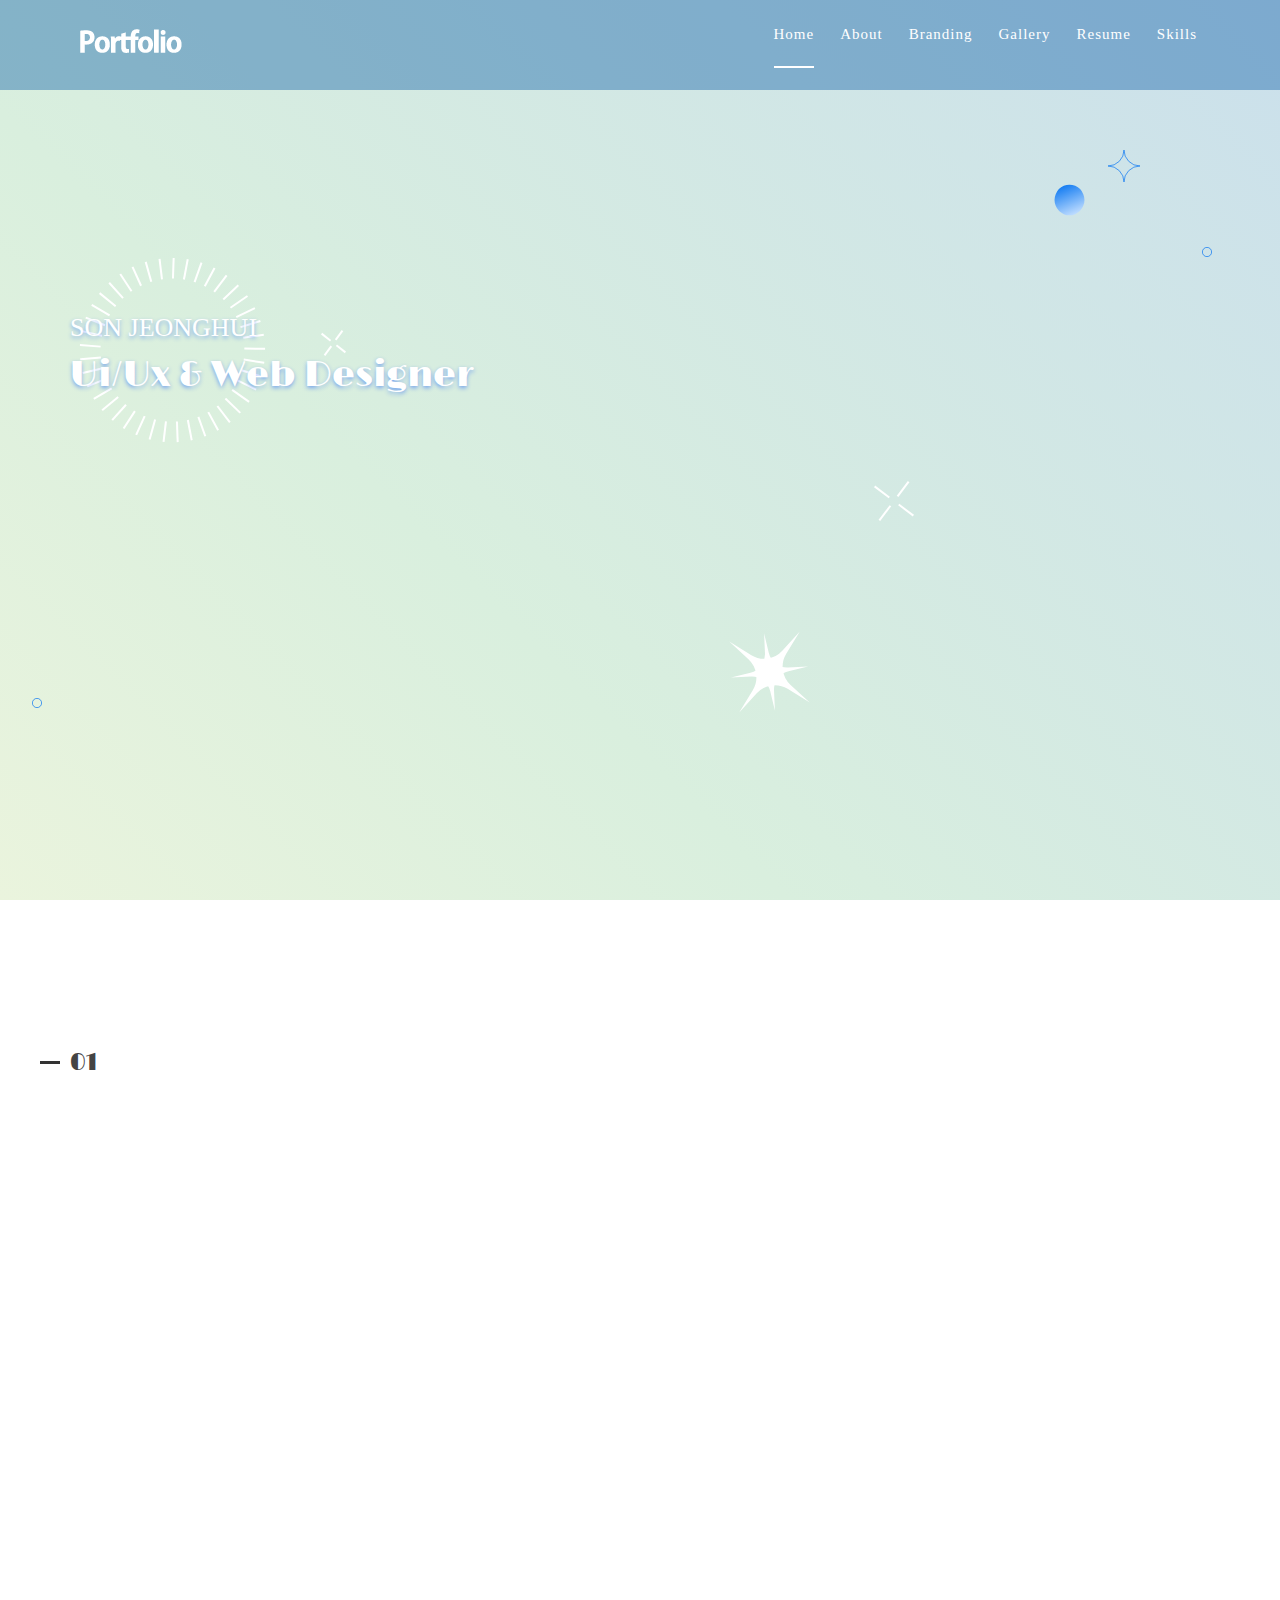
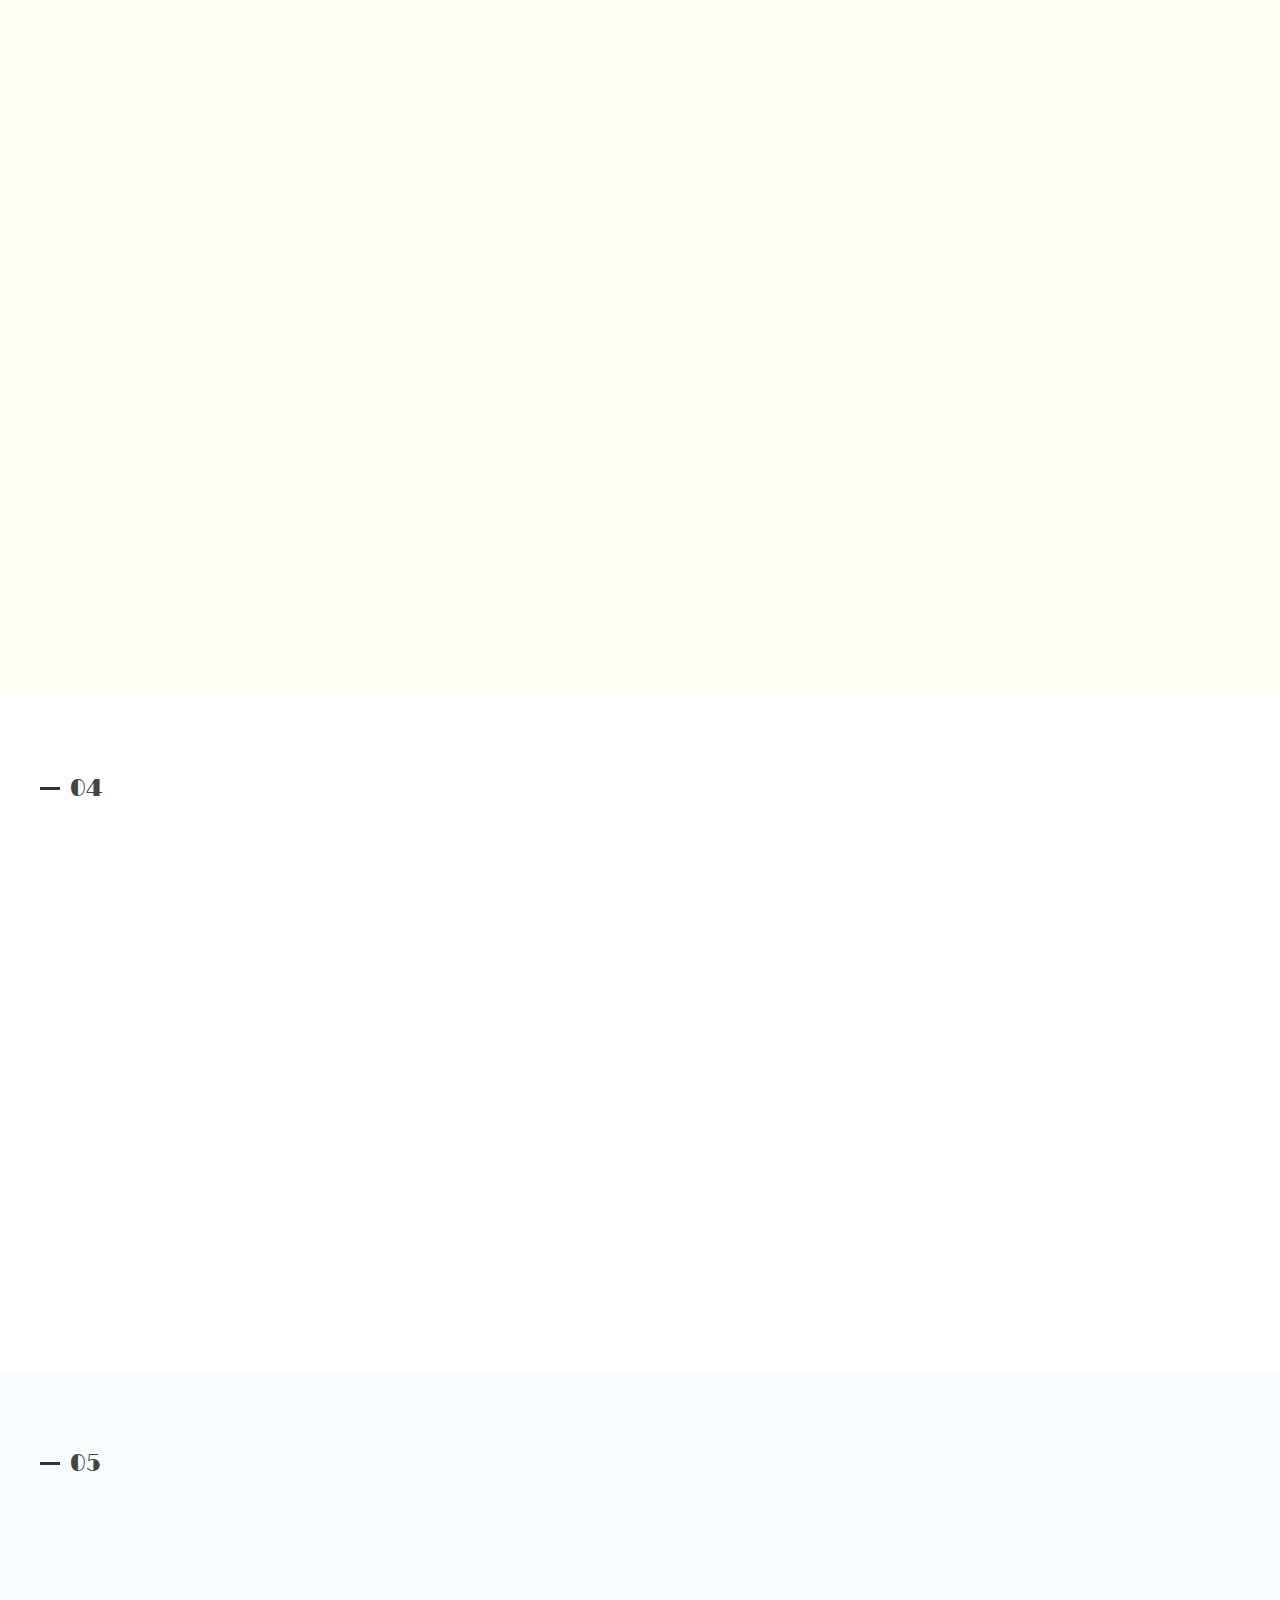
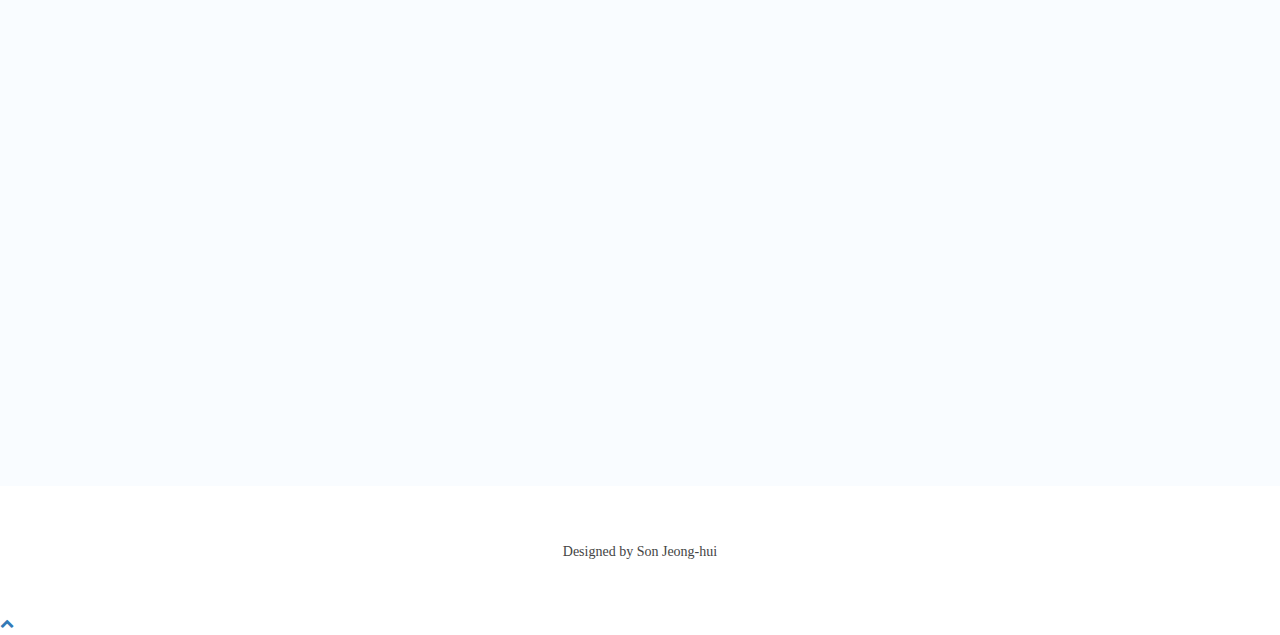
==== commit 698a134a: "update" ====
--- a/index.html
+++ b/index.html
@@ -1,690 +1,465 @@
 <!DOCTYPE html>
-<html lang="en">
-    <head>
-        <meta charset="utf-8" />
-        <title>portfolio</title>
-        <meta content="width=device-width, initial-scale=1.0" name="viewport" />
-        <meta content="" name="keywords" />
-        <meta content="" name="description" />
-
-        <!-- Favicons -->
-        <link href="img/favicon.png" rel="icon" />
-        <link href="img/apple-touch-icon.png" rel="apple-touch-icon" />
-
-        <!-- Google Fonts -->
-        <link
-            href="https://fonts.googleapis.com/css?family=Open+Sans:300,400,400i,600,700|Raleway:300,400,400i,500,500i,700,800,900"
-            rel="stylesheet"
-        />
-
-        <!-- 나눔스퀘어네어 Fonts -->
-        <link
-            href="https://hangeul.pstatic.net/hangeul_static/css/nanum-square-neo.css"
-            rel="stylesheet"
-        />
-
-        <!-- Bootstrap CSS File -->
-        <link href="lib/bootstrap/css/bootstrap.min.css" rel="stylesheet" />
-
-        <!-- Libraries CSS Files -->
-        <link href="lib/nivo-slider/css/nivo-slider.css" rel="stylesheet" />
-        <link href="lib/owlcarousel/owl.carousel.css" rel="stylesheet" />
-        <link href="lib/owlcarousel/owl.transitions.css" rel="stylesheet" />
-        <link
-            href="lib/font-awesome/css/font-awesome.min.css"
-            rel="stylesheet"
-        />
-        <link href="lib/animate/animate.min.css" rel="stylesheet" />
-        <link href="lib/venobox/venobox.css" rel="stylesheet" />
-
-        <!-- Nivo Slider Theme -->
-        <link href="css/nivo-slider-theme.css" rel="stylesheet" />
-
-        <!-- Main Stylesheet File -->
-        <link href="css/style.css" rel="stylesheet" />
-
-        <!-- Responsive Stylesheet File -->
-        <link href="css/responsive.css" rel="stylesheet" />
-
-        <!-- =======================================================
-    Theme Name: eBusiness
-    Theme URL: https://bootstrapmade.com/ebusiness-bootstrap-corporate-template/
-    Author: BootstrapMade.com
-    License: https://bootstrapmade.com/license/
-  ======================================================= -->
-    </head>
-
-    <body data-spy="scroll" data-target="#navbar-example">
-        <div id="preloader"></div>
-
-        <header>
-            <!-- header-area start -->
-            <div id="sticker" class="header-area">
-                <div class="container">
-                    <div class="row">
-                        <div class="col-md-12 col-sm-12">
-                            <!-- Navigation -->
-                            <nav class="navbar navbar-default">
-                                <!-- Brand and toggle get grouped for better mobile display -->
-                                <div class="navbar-header">
-                                    <button
-                                        type="button"
-                                        class="navbar-toggle collapsed"
-                                        data-toggle="collapse"
-                                        data-target=".bs-example-navbar-collapse-1"
-                                        aria-expanded="false"
-                                    >
-                                        <span class="sr-only"
-                                            >Toggle navigation</span
-                                        >
-                                        <span class="icon-bar"></span>
-                                        <span class="icon-bar"></span>
-                                        <span class="icon-bar"></span>
-                                    </button>
-                                    <!-- Brand -->
-                                    <a
-                                        class="navbar-brand page-scroll sticky-logo"
-                                        href="index.html"
-                                    >
-                                        <h1>
-                                            <a href="#"
-                                                ><img
-                                                    src="img/logo.png"
-                                                    alt="logo"
-                                            /></a>
-                                        </h1>
-                                        <!-- Uncomment below if you prefer to use an image logo -->
-                                        <!-- <img src="img/logo.png" alt="" title=""> -->
-                                    </a>
-                                </div>
-                                <!-- Collect the nav links, forms, and other content for toggling -->
-                                <div
-                                    class="collapse navbar-collapse main-menu bs-example-navbar-collapse-1"
-                                    id="navbar-example"
-                                >
-                                    <ul class="nav navbar-nav navbar-right">
-                                        <li class="active">
-                                            <a class="page-scroll" href="#home"
-                                                >Home</a
-                                            >
-                                        </li>
-                                        <li>
-                                            <a class="page-scroll" href="#about"
-                                                >About</a
-                                            >
-                                        </li>
-                                        <li>
-                                            <a
-                                                class="page-scroll"
-                                                href="#branding"
-                                                >Branding</a
-                                            >
-                                        </li>
-                                        <li>
-                                            <a
-                                                class="page-scroll"
-                                                href="#Artwork"
-                                                >Gallery</a
-                                            >
-                                        </li>
-                                        <li>
-                                            <a
-                                                class="page-scroll"
-                                                href="#resume"
-                                                >Resume</a
-                                            >
-                                        </li>
-
-                                        <li>
-                                            <a class="page-scroll" href="#skill"
-                                                >skills</a
-                                            >
-                                        </li>
-                                    </ul>
-                                </div>
-                                <!-- navbar-collapse -->
-                            </nav>
-                            <!-- END: Navigation -->
-                        </div>
-                    </div>
-                </div>
-            </div>
-            <!-- header-area end -->
-        </header>
-        <!-- header end -->
-
-        <!-- Start Slider Area -->
-        <div class="section" id="home" data-stellar-background-ratio="0.5">
+<html lang="ko">
+
+<head>
+    <meta charset="utf-8" />
+    <title>portfolio</title>
+    <meta content="width=device-width, initial-scale=1.0" name="viewport" />
+    <meta content="" name="keywords" />
+    <meta content="" name="description" />
+    <link href="img/favicon.png" rel="icon" />
+    <link href="img/faviconL.png" rel="touch-icon" />
+    <link
+        href="https://fonts.googleapis.com/css?family=Open+Sans:300,400,400i,600,700|Raleway:300,400,400i,500,500i,700,800,900"
+        rel="stylesheet" />
+    <link href="https://hangeul.pstatic.net/hangeul_static/css/nanum-square-neo.css" rel="stylesheet" />
+    <link href="lib/bootstrap/css/bootstrap.min.css" rel="stylesheet" />
+    <link href="lib/nivo-slider/css/nivo-slider.css" rel="stylesheet" />
+    <link href="lib/owlcarousel/owl.carousel.css" rel="stylesheet" />
+    <link href="lib/owlcarousel/owl.transitions.css" rel="stylesheet" />
+    <link href="lib/font-awesome/css/font-awesome.min.css" rel="stylesheet" />
+    <link href="lib/animate/animate.min.css" rel="stylesheet" />
+    <link href="lib/venobox/venobox.css" rel="stylesheet" />
+    <link href="css/nivo-slider-theme.css" rel="stylesheet" />
+    <link href="css/style.css" rel="stylesheet" />
+    <link href="css/responsive.css" rel="stylesheet" />
+    <link href="https://unpkg.com/aos@2.3.1/dist/aos.css" rel="stylesheet">
+</head>
+
+<body data-spy="scroll" data-target="#navbar-example">
+    <div id="preloader"></div>
+    <header>
+        <div id="sticker" class="header-area">
             <div class="container">
-                <h1>
-                    <div class="home_font">
-                        <span>SON JEONGHUI</span>
-                        <p>Ui/Ux & Web Designer</p>
-                    </div>
-                    <ul>
-                        <li>
-                            <img src="./img/home/icon7.svg" alt="icon7" />
-                        </li>
-                        <li>
-                            <img src="./img/home/icon6.svg" alt="icon6" />
-                        </li>
-                    </ul>
-                </h1>
-                <h2><span>MY DESIGN</span><br />PORTROLIO</h2>
-
-                <ul class="bg_element">
-                    <li><img src="./img/home/icon1.svg" alt="icon1" /></li>
-                    <li><img src="./img/home/icon2.svg" alt="icon2" /></li>
-                    <li><img src="./img/home/icon3.svg" alt="icon3" /></li>
-                    <li><img src="./img/home/icon4.svg" alt="icon4" /></li>
-                    <li><img src="./img/home/icon5.svg" alt="icon5" /></li>
-                    <li><img src="./img/home/icon3.svg" alt="icon3" /></li>
-                    <li><img src="./img/home/icon4.svg" alt="icon4" /></li>
-                    <li><img src="./img/home/icon5.svg" alt="icon5" /></li>
+                <div class="row">
+                    <div class="col-md-12 col-sm-12">
+                        <nav class="navbar navbar-default">
+                            <div class="navbar-header">
+                                <button type="button" class="navbar-toggle collapsed" data-toggle="collapse"
+                                    data-target=".bs-example-navbar-collapse-1" aria-expanded="false">
+                                    <span class="sr-only">Toggle navigation</span>
+                                    <span class="icon-bar"></span>
+                                    <span class="icon-bar"></span>
+                                    <span class="icon-bar"></span>
+                                </button>
+                                <a class="navbar-brand page-scroll sticky-logo" href="index.html">
+                                    <h1>
+                                        <a href="#"><img src="img/logo.png" alt="logo" /></a>
+                                    </h1>
+                                </a>
+                            </div>
+                            <div class="collapse navbar-collapse main-menu bs-example-navbar-collapse-1"
+                                id="navbar-example">
+                                <ul class="nav navbar-nav navbar-right">
+                                    <li class="active">
+                                        <a class="page-scroll" href="#home">Home</a>
+                                    </li>
+                                    <li>
+                                        <a class="page-scroll" href="#about">About</a>
+                                    </li>
+                                    <li>
+                                        <a class="page-scroll" href="#branding">Branding</a>
+                                    </li>
+                                    <li>
+                                        <a class="page-scroll" href="#Artwork">Gallery</a>
+                                    </li>
+                                    <li>
+                                        <a class="page-scroll" href="#resume">Resume</a>
+                                    </li>
+
+                                    <li>
+                                        <a class="page-scroll" href="#skill">skills</a>
+                                    </li>
+                                </ul>
+                            </div>
+                        </nav>
+                    </div>
+                </div>
+            </div>
+        </div>
+    </header>
+
+    <div class="section" id="home" data-stellar-background-ratio="0.5">
+        <div class="container">
+            <h1>
+                <div class="home_font">
+                    <span>SON JEONGHUI</span>
+                    <p>Ui/Ux & Web Designer</p>
+                </div>
+                <ul>
+                    <li>
+                        <img src="./img/home/icon7.svg" alt="icon7" />
+                    </li>
+                    <li>
+                        <img src="./img/home/icon6.svg" alt="icon6" />
+                    </li>
                 </ul>
-            </div>
-        </div>
-        <!-- End Slider Area -->
-        <div id="about" class="area-padding">
-            <div class="container">
+            </h1>
+            <div class="animate three">
+                <p><span>M</span><span>Y</span><span>D</span><span>E</span><span>S</span><span>I</span><span>G</span><span>N</span></p>
+                <br><span>P</span><span>O</span><span>R</span><span>T</span><span>F</span><span>O</span><span>L</span><span>I</span><span>O</span>
+            </div>
+            <ul class="bg_element">
+                <li><img src="./img/home/icon1.svg" alt="icon1" /></li>
+                <li><img src="./img/home/icon2.svg" alt="icon2" /></li>
+                <li><img src="./img/home/icon3.svg" alt="icon3" /></li>
+                <li><img src="./img/home/icon4.svg" alt="icon4" /></li>
+                <li><img src="./img/home/icon5.svg" alt="icon5" /></li>
+                <li><img src="./img/home/icon3.svg" alt="icon3" /></li>
+                <li><img src="./img/home/icon4.svg" alt="icon4" /></li>
+                <li><img src="./img/home/icon5.svg" alt="icon5" /></li>
+            </ul>
+        </div>
+    </div>
+
+    <div id="about" class="area-padding">
+        <div class="container">
+            <h4 class="number">01</h4>
+            <div data-aos="fade-up">
                 <div class="row">
                     <div class="col-md-12 col-sm-12 col-xs-12">
                         <div class="section-headline text-center">
-                            <h4>01</h4>
+
                             <h2>Know About me</h2>
                         </div>
                     </div>
                 </div>
                 <div class="row">
-                    <div class="col-md-6 col-sm-6 col-xs-12">
+                    <div class="col-md-6 col-sm-6 col-xs-12 text_wrap">
                         <div class="well-middle">
                             <div class="single-well1">
-                                <a href="javascript:return false;">
-                                    <h4 class="sec-head">About me</h4>
-                                </a>
+                                <h1>
+                                    Name. <span>손정희</span>
+                                    <br>Mobile. <span>010. 5167. 4658</span>
+                                    <br>E-mail. <span>sson_xi@naver.com</span>
+                                </h1>
+                                <h4 class="sec-head">끊임없이 도전하고 성장하는 디자이너,
+                                    <br> 손정희입니다.
+                                </h4>
                                 <p>
-                                    끊임없이 도전하고 성장하는 디자이너,
-                                    손정희입니다.
+                                    디자인에는 끝이 존재하지 않습니다.
+                                    <br>'아는 것이 힘이다.'라는 마음가짐으로 배움을 놓지 않고
+                                    <br>새로운 도전을 즐기며 성장하기 위해 노력합니다.
+                                    <br>
+                                    사람들의 의견을 적극적으로 수용하며,
+                                    <br>책임감과 성실함을 바탕으로 항상 최선을 다하겠습니다.
                                 </p>
                             </div>
                         </div>
                     </div>
                     <div class="col-md-6 col-sm-6 col-xs-12">
                         <div class="well-left">
-                            <div class="single-well img_wrap">
+                            <div class="single-well">
                                 <img src="img/about/1.svg" alt="me" />
-                            </div>
-                        </div>
-                    </div>
-                </div>
-            </div>
-        </div>
-        <!-- Start brand area -->
-        <div id="branding" class="portfolio-area area-padding">
-            <div class="container">
+                                <ul>
+                                    <li><img src="./img/about/2.svg" alt="2"></li>
+                                    <li><img src="./img/about/3.svg" alt="3"></li>
+                                    <li><img src="./img/about/4.svg" alt="4"></li>
+                                    <li><img src="./img/about/5.svg" alt="5"></li>
+                                    <li><img src="./img/about/6.svg" alt="6"></li>
+                                </ul>
+                            </div>
+                        </div>
+                    </div>
+                </div>
+            </div>
+        </div>
+    </div>
+
+    <div id="branding" class="portfolio-area area-padding">
+        <div class="container">
+            <h4 class="number">02</h4>
+            <div data-aos="fade-up">
                 <div class="row">
                     <div class="col-md-12 col-sm-12 col-xs-12">
                         <div class="section-headline text-center">
-                            <h4>02</h4>
                             <h2>Branding Design</h2>
                         </div>
                     </div>
                 </div>
                 <div class="row">
-                    <!-- single-well start-->
                     <div class="col-md-6 col-sm-6 col-xs-12">
                         <div class="well-left">
                             <div class="single-well">
                                 <img src="img/brand/1.jpg" alt="wheely" />
                                 <ul>
                                     <li class="brand_link">
-                                        <a
-                                            href="https://jeonghui94.github.io/wheely/"
-                                            target="_blank"
-                                            class="project_btn default"
-                                            >Website</a
-                                        >
+                                        <a href="https://jeonghui94.github.io/wheely/" target="_blank"
+                                            class="default"><span class="outBox"></span>
+                                            <span class="inBox"></span>
+                                            <span class="default">Website</span></a>
                                     </li>
                                     <li class="brand_link">
-                                        <a
-                                            href="./guide/bxbi/bxbi_guide.html"
-                                            target="_blank"
-                                            class="project_btn default"
-                                            >BX&#47;BI</a
-                                        >
+                                        <a href="./guide/bxbi/bxbi_guide.html" target="_blank" class="default"><span
+                                                class="outBox"></span>
+                                            <span class="inBox"></span>
+                                            <span class="default">BX&#47;BI</span></a>
                                     </li>
                                     <li class="brand_link">
-                                        <a
-                                            href="./guide/web/web_guide.html"
-                                            target="_blank"
-                                            >WebGuide</a
-                                        >
+                                        <a href="./guide/web/web_guide.html" target="_blank" class="default"><span
+                                                class="outBox"></span>
+                                            <span class="inBox"></span>
+                                            <span class="default">WebGuide</span></a>
                                     </li>
                                     <li class="brand_link">
-                                        <a
-                                            href="./ebook/samples/basic/index.html"
-                                            target="_blank"
-                                            >E-book</a
-                                        >
+                                        <a href="./ebook/samples/basic/index.html" target="_blank" class="default"><span
+                                                class="outBox"></span>
+                                            <span class="inBox"></span>
+                                            <span class="default">E-book</span></a>
                                     </li>
                                 </ul>
-                                <a href="javascript:return false;">
-                                    <h4
-                                        style="
+                                <h4 style="
                                             font-family: 'NanumSquareNeoBold';
-                                        "
-                                    >
-                                        wheely
-                                        <span
-                                            style="font-size: 18px; color: #333"
-                                        >
-                                            여행 커뮤니티</span
-                                        >
-                                    </h4>
-                                </a>
-                                <p style="font-family: 'NanumSquareNeoBold'">
+                                        ">
+                                    wheely
+                                    <span style="font-size: 18px; color: #333;">
+                                        여행 커뮤니티</span>
+                                </h4>
+                                <p style="font-family: 'NanumSquareNeoBold'; text-align: right;">
                                     24st November, 2023
                                 </p>
                             </div>
                         </div>
                     </div>
-                    <!-- single-well end-->
                     <div class="col-md-6 col-sm-6 col-xs-12">
                         <div class="well-middle">
                             <div class="single-well">
                                 <img src="img/brand/2.jpg" alt="bu-kku" />
                                 <ul>
                                     <li class="brand_link">
-                                        <a
-                                            href="./guide/bx/bx.html"
-                                            target="_blank"
-                                            >BX</a
-                                        >
+                                        <a href="./guide/bx/bx.html" target="_blank" class="default"><span
+                                                class="outBox"></span>
+                                            <span class="inBox"></span>
+                                            <span class="default">BX</span></a>
                                     </li>
                                     <li class="brand_link">
-                                        <a
-                                            href="./guide/detailPage/detail_page.html"
-                                            target="_blank"
-                                            >DetailPage</a
-                                        >
+                                        <a href="./guide/detailPage/detail_page.html" target="_blank"
+                                            class="default"><span class="outBox"></span>
+                                            <span class="inBox"></span>
+                                            <span class="default">DetailPage</span></a>
                                     </li>
                                 </ul>
-
-                                <a href="javascript:return false;">
-                                    <h4
-                                        style="
+                                <h4 style="
                                             font-family: 'NanumSquareNeoBold';
-                                        "
-                                    >
-                                        부꾸어묵
-                                        <span
-                                            style="font-size: 18px; color: #333"
-                                            >어묵 쇼핑몰</span
-                                        >
-                                    </h4>
-                                </a>
-                                <p style="font-family: 'NanumSquareNeoBold'">
+                                        ">
+                                    부꾸어묵
+                                    <span style="font-size: 18px; color: #333">어묵 쇼핑몰</span>
+                                </h4>
+                                <p style="font-family: 'NanumSquareNeoBold'; text-align: right;">
                                     24th July, 2023
                                 </p>
                             </div>
                         </div>
                     </div>
-                    <!-- End col-->
-                </div>
-            </div>
-        </div>
-        <!-- End brand area -->
-
-        <!-- Start portfolio Area -->
-        <div id="Artwork" class="portfolio-area area-padding fix">
-            <div class="container">
+                </div>
+            </div>
+        </div>
+    </div>
+    <div id="Artwork" class="portfolio-area area-padding fix">
+        <div class="container">
+            <h4 class="number">03</h4>
+            <div data-aos="fade-up">
                 <div class="row">
                     <div class="col-lg-12 col-md-12 col-sm-12 col-xs-12">
                         <div class="section-headline text-center">
-                            <h4>03</h4>
                             <h2>Artwork Design</h2>
                         </div>
                     </div>
                 </div>
                 <div class="row">
-                    <!-- Start Portfolio -page -->
                     <div class="awesome-project-1 fix">
                         <div class="col-lg-12 col-md-12 col-sm-12 col-xs-12">
                             <div class="awesome-menu">
                                 <ul class="project-menu">
                                     <li>
-                                        <a
-                                            href="#"
-                                            class="active"
-                                            data-filter="*"
-                                            >All</a
-                                        >
-                                    </li>
-                                    <li>
-                                        <a href="#" data-filter=".development"
-                                            >development</a
-                                        >
-                                    </li>
-                                    <li>
-                                        <a href="#" data-filter=".design"
-                                            >design</a
-                                        >
-                                    </li>
-                                    <li>
-                                        <a href="#" data-filter=".photo"
-                                            >photo</a
-                                        >
+                                        <a href="#" class="active" data-filter="*">All</a>
+                                    </li>
+                                    <li>
+                                        <a href="#" data-filter=".banner">banner</a>
+                                    </li>
+                                    <li>
+                                        <a href="#" data-filter=".character">Character</a>
                                     </li>
                                 </ul>
                             </div>
                         </div>
                     </div>
                     <div class="awesome-project-content">
-                        <!-- single-awesome-project start -->
-                        <div
-                            class="col-md-4 col-sm-4 col-xs-12 design development"
-                        >
+                        <div class="col-md-4 col-sm-4 col-xs-12 banner">
                             <div class="single-awesome-project">
                                 <div class="awesome-img">
-                                    <a href="#"
-                                        ><img src="img/portfolio/1.jpg" alt=""
-                                    /></a>
+                                    <a href="#"><img src="img/portfolio/1.jpg" alt="" /></a>
                                     <div class="add-actions text-center">
                                         <div class="project-dec">
-                                            <a
-                                                class="venobox"
-                                                data-gall="myGallery"
-                                                href="img/portfolio/1.jpg"
-                                            >
-                                                <h4>development design</h4>
-                                                <span>development design</span>
+                                            <a class="venobox" data-gall="myGallery" href="img/portfolio/1-1.jpg">
+                                                <h4>banner</h4>
                                             </a>
                                         </div>
                                     </div>
                                 </div>
                             </div>
                         </div>
-                        <!-- single-awesome-project end -->
-                        <!-- single-awesome-project start -->
-                        <div class="col-md-4 col-sm-4 col-xs-12 photo">
+                        <div class="col-md-4 col-sm-4 col-xs-12 character">
                             <div class="single-awesome-project">
                                 <div class="awesome-img">
-                                    <a href="#"
-                                        ><img src="img/portfolio/2.jpg" alt=""
-                                    /></a>
+                                    <a href="#"><img src="img/portfolio/3.jpg" alt="" /></a>
                                     <div class="add-actions text-center">
                                         <div class="project-dec">
-                                            <a
-                                                class="venobox"
-                                                data-gall="myGallery"
-                                                href="img/portfolio/2.jpg"
-                                            >
-                                                <h4>photo</h4>
-                                                <span>photo</span>
+                                            <a class="venobox" data-gall="myGallery" href="img/portfolio/3.jpg">
+                                                <h4>character</h4>
                                             </a>
                                         </div>
                                     </div>
                                 </div>
                             </div>
                         </div>
-                        <!-- single-awesome-project end -->
-                        <!-- single-awesome-project start -->
-                        <div class="col-md-4 col-sm-4 col-xs-12 design">
+                        <div class="col-md-4 col-sm-4 col-xs-12 banner">
                             <div class="single-awesome-project">
                                 <div class="awesome-img">
-                                    <a href="#"
-                                        ><img src="img/portfolio/3.jpg" alt=""
-                                    /></a>
+                                    <a href="#"><img src="img/portfolio/6.jpg" alt="" /></a>
                                     <div class="add-actions text-center">
                                         <div class="project-dec">
-                                            <a
-                                                class="venobox"
-                                                data-gall="myGallery"
-                                                href="img/portfolio/3.jpg"
-                                            >
-                                                <h4>design</h4>
-                                                <span>design</span>
+                                            <a class="venobox" data-gall="myGallery" href="img/portfolio/6-1.jpg">
+                                                <h4>banner</h4>
                                             </a>
                                         </div>
                                     </div>
                                 </div>
                             </div>
                         </div>
-                        <!-- single-awesome-project end -->
-                        <!-- single-awesome-project start -->
-                        <div
-                            class="col-md-4 col-sm-4 col-xs-12 photo development"
-                        >
+                        <div class="col-md-8 col-sm-4 col-xs-12 character">
                             <div class="single-awesome-project">
                                 <div class="awesome-img">
-                                    <a href="#"
-                                        ><img src="img/portfolio/4.jpg" alt=""
-                                    /></a>
+                                    <a href="#"><img src="img/portfolio/5.jpg" alt="" /></a>
+                                    <div class="add-actions text-center text-center">
+                                        <div class="project-dec">
+                                            <a class="venobox" data-gall="myGallery" href="img/portfolio/5.jpg">
+                                                <h4>character</h4>
+                                            </a>
+                                        </div>
+                                    </div>
+                                </div>
+                            </div>
+                        </div>
+                        <div class="col-md-4 col-sm-4 col-xs-12 banner">
+                            <div class="single-awesome-project">
+                                <div class="awesome-img">
+                                    <a href="#"><img src="img/portfolio/2.jpg" alt="" /></a>
                                     <div class="add-actions text-center">
                                         <div class="project-dec">
-                                            <a
-                                                class="venobox"
-                                                data-gall="myGallery"
-                                                href="img/portfolio/4.jpg"
-                                            >
-                                                <h4>development photo</h4>
-                                                <span>development photo</span>
+                                            <a class="venobox" data-gall="myGallery" href="img/portfolio/2.jpg">
+                                                <h4>banner</h4>
                                             </a>
                                         </div>
                                     </div>
                                 </div>
                             </div>
                         </div>
-                        <!-- single-awesome-project end -->
-                        <!-- single-awesome-project start -->
-                        <div class="col-md-8 col-sm-4 col-xs-12 development">
+                        <div class="col-md-4 col-sm-4 col-xs-12 banner">
                             <div class="single-awesome-project">
                                 <div class="awesome-img">
-                                    <a href="#"
-                                        ><img src="img/portfolio/5.jpg" alt=""
-                                    /></a>
-                                    <div
-                                        class="add-actions text-center text-center"
-                                    >
-                                        <div class="project-dec">
-                                            <a
-                                                class="venobox"
-                                                data-gall="myGallery"
-                                                href="img/portfolio/5.jpg"
-                                            >
-                                                <h4>development</h4>
-                                                <span>development</span>
-                                            </a>
-                                        </div>
-                                    </div>
-                                </div>
-                            </div>
-                        </div>
-                        <!-- single-awesome-project end -->
-                        <!-- single-awesome-project start -->
-                        <div class="col-md-4 col-sm-4 col-xs-12 design photo">
-                            <div class="single-awesome-project">
-                                <div class="awesome-img">
-                                    <a href="#"
-                                        ><img src="img/portfolio/6.jpg" alt=""
-                                    /></a>
+                                    <a href="#"><img src="img/portfolio/4.jpg" alt="" /></a>
                                     <div class="add-actions text-center">
                                         <div class="project-dec">
-                                            <a
-                                                class="venobox"
-                                                data-gall="myGallery"
-                                                href="img/portfolio/6.jpg"
-                                            >
-                                                <h4>design photo</h4>
-                                                <span>design photo</span>
+                                            <a class="venobox" data-gall="myGallery" href="img/portfolio/4.jpg">
+                                                <h4>banner</h4>
                                             </a>
                                         </div>
                                     </div>
                                 </div>
                             </div>
                         </div>
-                        <!-- single-awesome-project end -->
-                    </div>
-                </div>
-            </div>
-        </div>
-        <!-- awesome-portfolio end -->
-
-        <!-- Start Service area -->
-        <div id="resume" class="services-area area-padding">
-            <div class="container">
+                    </div>
+                </div>
+            </div>
+        </div>
+    </div>
+
+    <div id="resume" class="services-area area-padding">
+        <div class="container">
+            <h4 class="number">04</h4>
+            <div data-aos="fade-up">
                 <div class="row">
                     <div class="col-md-12 col-sm-12 col-xs-12">
                         <div class="section-headline services-head text-center">
-                            <h4>04</h4>
                             <h2>Resume</h2>
                         </div>
                     </div>
                 </div>
                 <div class="row text-center">
                     <div class="services-contents">
-                        <!-- Start Left services -->
+                        <div class="col-md-5 col-sm-4 col-xs-12">
+                            <div class="about-move">
+                                <div class="services-details">
+                                    <div class="single-services">
+
+                                        <h4>EDUCATION</h4>
+                                        <ul>
+                                            <li><span>2023. 08 ~ 2023. 11 </span>(2023)디지털 프로덕트 UIUX 웹앱설계, 디자인 양성과정 나래디자인학원 수료</li>
+                                            <li><span>2023. 04 ~ 2023. 07 </span>부산시 웹콘텐츠(UIUX, 영상편집, E-비지니스)제작 나래디자인학원 수료</li>
+                                            <li><span>2018. 02 </span>동아대학교 응용생물공학과 졸업</li>
+                                            <li><span>2013. 02 </span>부산백양고등학교 졸업</li>
+                                        </ul>
+                                    </div>
+                                </div>
+                            </div>
+                        </div>
+                        <div class="col-md-3 col-sm-4 col-xs-12">
+                            <div class="about-move">
+                                <div class="services-details">
+                                    <div class="single-services">
+                                        <h4>LICENSE</h4>
+                                        <ul>
+                                            <li><span>2023. 08. 11</span> GTQ1급</li>
+                                            <li><span>2023. 07. 12</span> 컴퓨터그래픽스운용기능사</li>
+                                            <li><span>2023. 07. 05 </span>웹디자인기능사</li>
+                                            <li><span>2023. 01. 27 </span>워드프로세서</li>
+                                            <li><span>2022. 08. 07</span> 新HSK4급(238점)</li>
+                                            <li><span>2022. 06. 17 </span>사무자동화산업기사</li><li><span>2022. 06. 03 </span>식물보호기사</li>
+                                            <li><span>2018. 10. 25 </span>전산세무2급</li>
+                                            <li><span>2018. 08. 23 </span>전산회계1급</li>
+                                            <li><span>2017. 12. 15 </span>컴퓨터활용능력2급</li>
+                                            <li><span>2017. 09. 15 </span>자동차운전면허1종보통</li>
+                                        </ul>
+                                    </div>
+                                </div>
+                            </div>
+                        </div>
                         <div class="col-md-4 col-sm-4 col-xs-12">
                             <div class="about-move">
                                 <div class="services-details">
                                     <div class="single-services">
-                                        <a class="services-icon" href="#">
-                                            <i class="fa fa-code"></i>
-                                        </a>
-                                        <h4>Expert Coder</h4>
-                                        <p>
-                                            will have to make sure the prototype
-                                            looks finished by inserting text or
-                                            photo.make sure the prototype looks
-                                            finished by.
-                                        </p>
-                                    </div>
-                                </div>
-                                <!-- end about-details -->
-                            </div>
-                        </div>
-                        <div class="col-md-4 col-sm-4 col-xs-12">
-                            <div class="about-move">
-                                <div class="services-details">
-                                    <div class="single-services">
-                                        <a class="services-icon" href="#">
-                                            <i class="fa fa-camera-retro"></i>
-                                        </a>
-                                        <h4>Creative Designer</h4>
-                                        <p>
-                                            will have to make sure the prototype
-                                            looks finished by inserting text or
-                                            photo.make sure the prototype looks
-                                            finished by.
-                                        </p>
-                                    </div>
-                                </div>
-                                <!-- end about-details -->
-                            </div>
-                        </div>
-                        <div class="col-md-4 col-sm-4 col-xs-12">
-                            <!-- end col-md-4 -->
-                            <div class="about-move">
-                                <div class="services-details">
-                                    <div class="single-services">
-                                        <a class="services-icon" href="#">
-                                            <i class="fa fa-wordpress"></i>
-                                        </a>
-                                        <h4>Wordpress Developer</h4>
-                                        <p>
-                                            will have to make sure the prototype
-                                            looks finished by inserting text or
-                                            photo.make sure the prototype looks
-                                            finished by.
-                                        </p>
-                                    </div>
-                                </div>
-                                <!-- end about-details -->
-                            </div>
-                        </div>
-                        <div class="col-md-4 col-sm-4 col-xs-12">
-                            <!-- end col-md-4 -->
-                            <div class="about-move">
-                                <div class="services-details">
-                                    <div class="single-services">
-                                        <a class="services-icon" href="#">
-                                            <i class="fa fa-camera-retro"></i>
-                                        </a>
-                                        <h4>Social Marketer</h4>
-                                        <p>
-                                            will have to make sure the prototype
-                                            looks finished by inserting text or
-                                            photo.make sure the prototype looks
-                                            finished by.
-                                        </p>
-                                    </div>
-                                </div>
-                                <!-- end about-details -->
-                            </div>
-                        </div>
-                        <!-- End Left services -->
-                        <div class="col-md-4 col-sm-4 col-xs-12">
-                            <!-- end col-md-4 -->
-                            <div class="about-move">
-                                <div class="services-details">
-                                    <div class="single-services">
-                                        <a class="services-icon" href="#">
-                                            <i class="fa fa-bar-chart"></i>
-                                        </a>
-                                        <h4>Seo Expart</h4>
-                                        <p>
-                                            will have to make sure the prototype
-                                            looks finished by inserting text or
-                                            photo.make sure the prototype looks
-                                            finished by.
-                                        </p>
-                                    </div>
-                                </div>
-                                <!-- end about-details -->
-                            </div>
-                        </div>
-                        <!-- End Left services -->
-                        <div class="col-md-4 col-sm-4 col-xs-12">
-                            <!-- end col-md-4 -->
-                            <div class="about-move">
-                                <div class="services-details">
-                                    <div class="single-services">
-                                        <a class="services-icon" href="#">
-                                            <i class="fa fa-ticket"></i>
-                                        </a>
-                                        <h4>24/7 Support</h4>
-                                        <p>
-                                            will have to make sure the prototype
-                                            looks finished by inserting text or
-                                            photo.make sure the prototype looks
-                                            finished by.
-                                        </p>
-                                    </div>
-                                </div>
-                                <!-- end about-details -->
-                            </div>
-                        </div>
-                    </div>
-                </div>
-            </div>
-        </div>
-        <!-- End Service area -->
-
-        <!-- our-skill-area start -->
-        <div id="skill" class="area-padding">
-            <div class="our-skill-area fix hidden-sm">
+
+                                        <h4>EXPRIENCE</h4>
+                                        <ul>
+                                            <li><span>2022. 08 ~ 2022. 12 </span>(주)퓨쳐누리 - 구청 기록물DB구축</li>
+                                            <li><span>2019. 11 ~ 2022. 05 </span>(주)지엔텔 - 정산보조</li>
+                                            <li><span>2019. 04 ~ 2019. 06 </span>니폰페인트마린코리아 - 회계</li>
+                                            <li><span>2018. 12 ~ 2019. 02 </span>영앤진회계법인 - 회계</li>
+                                        </ul>
+                                    </div>
+                                </div>
+                            </div>
+                        </div>
+                    </div>
+                </div>
+            </div>
+        </div>
+    </div>
+
+    <div id="skill" class="area-padding">
+        <div class="container">
+            <h4 class="number">05</h4>
+            <div class="our-skill-area fix hidden-sm" data-aos="fade-up">
                 <div class="test-overly"></div>
                 <div class="row">
                     <div class="col-md-12 col-sm-12 col-xs-12">
                         <div class="section-headline text-center">
-                            <h4>05</h4>
-                            <h2
-                                style="
+                            <h2 style="
                                     padding-top: 70px;
                                     font-weight: nomal;
                                     padding: 0;
-                                "
-                            >
+                                ">
                                 skills
                             </h2>
                         </div>
@@ -696,24 +471,12 @@
                         <div class="row">
                             <div class="skill-text">
                                 <!-- single-skill start -->
-                                <div
-                                    class="col-xs-12 col-sm-3 col-md-3 text-center"
-                                >
+                                <div class="col-xs-12 col-sm-3 col-md-3 text-center">
                                     <div class="single-skill">
                                         <div class="progress-circular">
-                                            <input
-                                                type="text"
-                                                class="knob"
-                                                value="0"
-                                                data-rel="95"
-                                                data-linecap="round"
-                                                data-width="175"
-                                                data-bgcolor="#FFF7CC"
-                                                data-fgcolor="#075BA5"
-                                                data-thickness=".20"
-                                                data-readonly="true"
-                                                disabled
-                                            /><!--스킬바색수정!!-->
+                                            <input type="text" class="knob" value="0" data-rel="95" data-linecap="round"
+                                                data-width="175" data-bgcolor="#FFF7CC" data-fgcolor="#075BA5"
+                                                data-thickness=".20" data-readonly="true" disabled /><!--스킬바색수정!!-->
                                             <h3 class="progress-h4">
                                                 HTML&amp;CSS
                                             </h3>
@@ -722,48 +485,24 @@
                                 </div>
                                 <!-- single-skill end -->
                                 <!-- single-skill start -->
-                                <div
-                                    class="col-xs-12 col-sm-3 col-md-3 text-center"
-                                >
+                                <div class="col-xs-12 col-sm-3 col-md-3 text-center">
                                     <div class="single-skill">
                                         <div class="progress-circular">
-                                            <input
-                                                type="text"
-                                                class="knob"
-                                                value="0"
-                                                data-rel="87"
-                                                data-linecap="round"
-                                                data-width="175"
-                                                data-bgcolor="#FFF7CC"
-                                                data-fgcolor="#075BA5"
-                                                data-thickness=".20"
-                                                data-readonly="true"
-                                                disabled
-                                            /><!--스킬바색수정!!-->
+                                            <input type="text" class="knob" value="0" data-rel="87" data-linecap="round"
+                                                data-width="175" data-bgcolor="#FFF7CC" data-fgcolor="#075BA5"
+                                                data-thickness=".20" data-readonly="true" disabled /><!--스킬바색수정!!-->
                                             <h3 class="progress-h4">Ps</h3>
                                         </div>
                                     </div>
                                 </div>
                                 <!-- single-skill end -->
                                 <!-- single-skill start -->
-                                <div
-                                    class="col-xs-12 col-sm-3 col-md-3 text-center"
-                                >
+                                <div class="col-xs-12 col-sm-3 col-md-3 text-center">
                                     <div class="single-skill">
                                         <div class="progress-circular">
-                                            <input
-                                                type="text"
-                                                class="knob"
-                                                value="0"
-                                                data-rel="90"
-                                                data-linecap="round"
-                                                data-width="175"
-                                                data-bgcolor="#FFF7CC"
-                                                data-fgcolor="#075BA5"
-                                                data-thickness=".20"
-                                                data-readonly="true"
-                                                disabled
-                                            /><!--스킬바색수정!!-->
+                                            <input type="text" class="knob" value="0" data-rel="90" data-linecap="round"
+                                                data-width="175" data-bgcolor="#FFF7CC" data-fgcolor="#075BA5"
+                                                data-thickness=".20" data-readonly="true" disabled /><!--스킬바색수정!!-->
                                             <h3 class="progress-h4">Ai</h3>
                                         </div>
                                     </div>
@@ -771,24 +510,13 @@
                                 <!-- single-skill end -->
 
                                 <!-- single-skill start -->
-                                <div
-                                    class="col-xs-12 col-sm-3 col-md-3 text-center"
-                                >
+                                <div class="col-xs-12 col-sm-3 col-md-3 text-center">
                                     <div class="single-skill">
                                         <div class="progress-circular">
-                                            <input
-                                                type="text"
-                                                class="knob"
-                                                value="0"
-                                                data-rel="100"
-                                                data-linecap="round"
-                                                data-width="175"
-                                                data-bgcolor="#FFF7CC"
-                                                data-fgcolor="#075BA5"
-                                                data-thickness=".20"
-                                                data-readonly="true"
-                                                disabled
-                                            /><!--스킬바색수정!!-->
+                                            <input type="text" class="knob" value="0" data-rel="100"
+                                                data-linecap="round" data-width="175" data-bgcolor="#FFF7CC"
+                                                data-fgcolor="#075BA5" data-thickness=".20" data-readonly="true"
+                                                disabled /><!--스킬바색수정!!-->
                                             <h3 class="progress-h4">OA</h3>
                                         </div>
                                     </div>
@@ -800,43 +528,40 @@
                 </div>
             </div>
         </div>
-        <!-- our-skill-area end -->
-
-        <!-- Start Footer bottom Area -->
-        <footer>
-            <div class="footer-area-bottom">
-                <div class="container">
-                    <div class="row">
-                        <div class="col-md-12 col-sm-12 col-xs-12">
-                            <div class="credits">Designed by Son Jeong-hui</div>
-                        </div>
-                    </div>
-                </div>
-            </div>
-        </footer>
-
-        <a href="#" class="back-to-top"><i class="fa fa-chevron-up"></i></a>
-
-        <!-- JavaScript Libraries -->
-        <script src="lib/jquery/jquery.min.js"></script>
-        <script src="lib/bootstrap/js/bootstrap.min.js"></script>
-        <script src="lib/owlcarousel/owl.carousel.min.js"></script>
-        <script src="lib/venobox/venobox.min.js"></script>
-        <script src="lib/knob/jquery.knob.js"></script>
-        <script src="lib/wow/wow.min.js"></script>
-        <script src="lib/parallax/parallax.js"></script>
-        <script src="lib/easing/easing.min.js"></script>
-        <script
-            src="lib/nivo-slider/js/jquery.nivo.slider.js"
-            type="text/javascript"
-        ></script>
-        <script src="lib/appear/jquery.appear.js"></script>
-        <script src="lib/isotope/isotope.pkgd.min.js"></script>
-        <script src="https://maps.googleapis.com/maps/api/js?key=AIzaSyD8HeI8o-c1NppZA-92oYlXakhDPYR7XMY"></script>
-
-        <!-- Contact Form JavaScript File -->
-        <script src="contactform/contactform.js"></script>
-
-        <script src="js/main.js"></script>
-    </body>
-</html>
+    </div>
+
+    <footer>
+        <div class="footer-area-bottom">
+            <div class="container">
+                <div class="row">
+                    <div class="col-md-12 col-sm-12 col-xs-12">
+                        <div class="credits">Designed by Son Jeong-hui</div>
+                    </div>
+                </div>
+            </div>
+        </div>
+    </footer>
+
+    <a href="#" class="back-to-top"><i class="fa fa-chevron-up"></i></a>
+
+    <script src="lib/jquery/jquery.min.js"></script>
+    <script src="lib/bootstrap/js/bootstrap.min.js"></script>
+    <script src="lib/owlcarousel/owl.carousel.min.js"></script>
+    <script src="lib/venobox/venobox.min.js"></script>
+    <script src="lib/knob/jquery.knob.js"></script>
+    <script src="lib/wow/wow.min.js"></script>
+    <script src="lib/parallax/parallax.js"></script>
+    <script src="lib/easing/easing.min.js"></script>
+    <script src="lib/nivo-slider/js/jquery.nivo.slider.js" type="text/javascript"></script>
+    <script src="lib/appear/jquery.appear.js"></script>
+    <script src="lib/isotope/isotope.pkgd.min.js"></script>
+    <script src="https://maps.googleapis.com/maps/api/js?key=AIzaSyD8HeI8o-c1NppZA-92oYlXakhDPYR7XMY"></script>
+    <script src="contactform/contactform.js"></script>
+    <script src="js/main.js"></script>
+    <script src="https://unpkg.com/aos@2.3.1/dist/aos.js"></script>
+    <script>
+        AOS.init();
+    </script>
+</body>
+
+</html>--- a/css/style.css
+++ b/css/style.css
@@ -1,8 +1,7 @@
 @font-face {
     font-family: "Yellow Rabbit";
     src: url("../fonts/YellowRabbit-PersonalUse.eot");
-    src: url("../fonts/YellowRabbit-PersonalUse.eot?#iefix")
-            format("embedded-opentype"),
+    src: url("../fonts/YellowRabbit-PersonalUse.eot?#iefix") format("embedded-opentype"),
         url("../fonts/YellowRabbit-PersonalUse.woff") format("woff"),
         url("../fonts/YellowRabbit-PersonalUse.ttf") format("truetype");
     font-weight: normal;
@@ -13,8 +12,7 @@
 @font-face {
     font-family: "Blenny Trial";
     src: url("../fonts/BlennyTrial-Black.eot");
-    src: url("../fonts/BlennyTrial-Black.eot?#iefix")
-            format("embedded-opentype"),
+    src: url("../fonts/BlennyTrial-Black.eot?#iefix") format("embedded-opentype"),
         url("../fonts/BlennyTrial-Black.woff") format("woff"),
         url("../fonts/BlennyTrial-Black.ttf") format("truetype");
     font-weight: 900;
@@ -25,8 +23,7 @@
 @font-face {
     font-family: "Limelight";
     src: url("../fonts/Limelight-Regular.eot");
-    src: url("../fonts/Limelight-Regular.eot?#iefix")
-            format("embedded-opentype"),
+    src: url("../fonts/Limelight-Regular.eot?#iefix") format("embedded-opentype"),
         url("../fonts/Limelight-Regular.woff") format("woff"),
         url("../fonts/Limelight-Regular.ttf") format("truetype");
     font-weight: 300;
@@ -34,39 +31,15 @@
     font-display: swap;
 }
 
-/*
-  Theme Name: eBusiness
-  Theme URL: https://bootstrapmade.com/ebusiness-bootstrap-corporate-template/
-  Author: BootstrapMade.com
-  License: https://bootstrapmade.com/license/
-*/
-
-/*-----------------------------------------------------------------------------------
-   CSS INDEX
-  ===================
-
-  1. Theme Default CSS (body, link color, section etc)
-  2. Header Area
-   2.1 Stick menu Area
-  3. About Area
-  4.Services Area
-  5.Skill Area
-  6.Faq Area
-  7.Wellcome Area
-  8.Team Area
-  9.Review Area
-  10.Portfolio Area
-  11. Pricing Table
-  12. Testimonials area
-  13. Review Area
-  14. Quote area
-  15.Footer Area
-  16.Home Page-2 Area
-  17.Home Page 3  CSS
-  18.Blog CSS
-  17.Blog Details CSS
-
------------------------------------------------------------------------------------*/
+@font-face {
+    font-family: 'CookieRun-Regular';
+    src: url('https://cdn.jsdelivr.net/gh/projectnoonnu/noonfonts_2001@1.1/CookieRun-Regular.woff') format('woff');
+    font-weight: normal;
+    font-style: normal;
+}
+
+
+/* ----------------------------------------------------------------------------------- */
 
 @keyframes gradient {
     0% {
@@ -120,15 +93,13 @@
 }
 
 #home {
-    background: linear-gradient(
-        45deg,
-        #cfe9ff,
-        #fffadc,
-        #d9efde,
-        #c7dcef,
-        #fffadd,
-        #c9dbec
-    );
+    background: linear-gradient(45deg,
+            #cfe9ff,
+            #fffadc,
+            #d9efde,
+            #c7dcef,
+            #fffadd,
+            #c9dbec);
     height: 100vh;
     background-size: 400% 400%;
     animation: gradient 10s ease infinite;
@@ -156,22 +127,22 @@
     position: relative;
 }
 
-#home .container h1 > ul li {
+#home .container h1>ul li {
     position: absolute;
 }
 
-#home .container h1 > ul li img {
-    width: 100%;
-    display: block;
-}
-
-#home .container h1 > ul li:nth-child(1) {
+#home .container h1>ul li img {
+    width: 100%;
+    display: block;
+}
+
+#home .container h1>ul li:nth-child(1) {
     left: 0.8%;
     top: -43%;
     animation: spin 10s linear infinite;
 }
 
-#home .container h1 > ul li:nth-child(2) {
+#home .container h1>ul li:nth-child(2) {
     top: 30%;
     left: 22%;
     animation: scale 3s ease infinite;
@@ -236,22 +207,241 @@
     animation: scale 2s ease infinite;
 }
 
-#home h2 {
+#home .three {
     font-family: "Blenny Trial";
     color: #355bf3;
     margin-top: 2rem;
-    line-height: 1.1;
+    line-height: 0.5;
     text-shadow: 0px 3px 4px #004cff72;
     font-size: 10rem;
 }
 
-#about .img_wrap {
+.three p {
+    margin-top: 50px;
+    font-size: 8rem;
+}
+
+.three span {
+    color: #355bf3;
+    opacity: 0;
+    transform: translate(-300px, 0) scale(0);
+    animation: sideSlide .5s forwards;
+}
+
+@keyframes sideSlide {
+    60% {
+        transform: translate(20px, 0) scale(1);
+        color: #355bf3;
+    }
+
+    80% {
+        transform: translate(20px, 0) scale(1);
+        color: #355bf3;
+    }
+
+    99% {
+        transform: translate(0) scale(1.2);
+        color: rgb(0, 217, 255);
+    }
+
+    100% {
+        transform: translate(0) scale(1);
+        opacity: 1;
+        color: #355bf3;
+    }
+}
+
+
+#about .well-left {
     width: 500px;
-}
-
-/*----------------------------------------*/
-/*  1.  Theme default CSS
-/*----------------------------------------*/
+    position: relative;
+}
+
+#about .well-left ul li {
+    position: absolute;
+}
+
+#about .well-left ul li:nth-child(1) {
+    top: 34%;
+    left: 94%;
+    animation: spin 5s linear infinite;
+}
+
+#about .well-left ul li:nth-child(2) {
+    top: 80%;
+    left: 10%;
+    animation: spin 10s linear infinite;
+}
+
+#about .well-left ul li:nth-child(3) {
+    top: 28%;
+    left: 96%;
+    animation: scale 3s ease infinite;
+}
+
+#about .well-left ul li:nth-child(4) {
+    top: 78%;
+    left: 7%;
+    animation: scale 7s ease infinite;
+}
+
+#about .well-left ul li:nth-child(5) {
+    top: 15%;
+    left: 24%;
+    animation: scale 4s ease infinite;
+}
+
+#about h1,
+#about h1 span {
+    font-size: 18px;
+    text-shadow: none;
+    line-height: 30px;
+}
+
+#about .sec-head {
+    font-family: "NanumSquareNeoBold";
+    font-size: 26px;
+    padding-top: 40px;
+    padding-bottom: 14px;
+    line-height: 38px;
+}
+
+#about p {
+    font-size: 16px;
+    line-height: 26px;
+}
+
+#about .text_wrap {
+    margin: 5vw 0;
+    padding-left: 5vw;
+}
+
+.container .number {
+    position: relative;
+}
+
+.container .number:before {
+    position: absolute;
+    width: 20px;
+    left: -30px;
+    content: "";
+    display: block;
+    height: 3px;
+    background: #333;
+    top: 11px;
+}
+
+#branding h4 {
+    margin: 20px 0;
+}
+
+#branding h4 span {
+    font-family: "NanumSquareNeo";
+    margin-left: 40px;
+}
+
+#skill {
+    background-color: #f9fcff;
+}
+
+a.repeat:hover {
+    background: rgba(0, 0, 0, 0.7);
+    color: white;
+}
+
+.animate span:nth-of-type(2) {
+    animation-delay: .05s;
+}
+
+.animate span:nth-of-type(3) {
+    animation-delay: .1s;
+}
+
+.animate span:nth-of-type(4) {
+    animation-delay: .15s;
+}
+
+.animate span:nth-of-type(5) {
+    animation-delay: .2s;
+}
+
+.animate span:nth-of-type(6) {
+    animation-delay: .25s;
+}
+
+.animate span:nth-of-type(7) {
+    animation-delay: .3s;
+}
+
+.animate span:nth-of-type(8) {
+    animation-delay: .35s;
+}
+
+.animate span:nth-of-type(9) {
+    animation-delay: .4s;
+}
+
+.animate span:nth-of-type(10) {
+    animation-delay: .45s;
+}
+
+.animate span:nth-of-type(11) {
+    animation-delay: .5s;
+}
+
+.animate span:nth-of-type(12) {
+    animation-delay: .55s;
+}
+
+.animate span:nth-of-type(13) {
+    animation-delay: .6s;
+}
+
+.animate span:nth-of-type(14) {
+    animation-delay: .65s;
+}
+
+.animate span:nth-of-type(15) {
+    animation-delay: .7s;
+}
+
+.animate span:nth-of-type(16) {
+    animation-delay: .75s;
+}
+
+.animate span:nth-of-type(17) {
+    animation-delay: .8s;
+}
+
+.animate span:nth-of-type(18) {
+    animation-delay: .85s;
+}
+
+.animate span:nth-of-type(19) {
+    animation-delay: .9s;
+}
+
+.animate span:nth-of-type(20) {
+    animation-delay: .95s;
+}
+
+#resume h4 {
+    text-align: left;
+}
+
+#resume ul li {
+    line-height: 2;
+    text-align: justify;
+}
+#resume ul {
+    padding: 0;
+}
+
+#resume ul li span {
+    color: #858c91;
+}
+
+/* ----------------------------------------------------------------------------------- */
 
 html,
 body {
@@ -358,7 +548,6 @@
 }
 
 a:hover {
-    color: #3ec1d5;
     text-decoration: none;
 }
 
@@ -370,30 +559,20 @@
 body {
     background: #fff none repeat scroll 0 0;
     color: #444;
-    font-family: "Open Sans", sans-serif;
+    font-family: "NanumSquareNeo";
     font-size: 14px;
     text-align: left;
     overflow-x: hidden;
     line-height: 22px;
 }
 
-/* Back to top button */
-.back-to-top {
-    position: fixed;
-    display: none;
-    background: #3ec1d5;
-    color: #fff;
-    padding: 6px 12px 9px 12px;
-    font-size: 16px;
-    border-radius: 2px;
-    right: 15px;
-    bottom: 15px;
-    transition: background 0.5s;
-}
+/* ----------------------------------------------------------------------------------- */
+
 @media (max-width: 1200px) {
     .container {
         margin: 0;
     }
+
     #about .img_wrap {
         width: 35vw;
     }
@@ -403,13 +582,15 @@
     .back-to-top {
         bottom: 15px;
     }
-    #home h2 {
+
+    #home .three {
         font-size: 13vw;
     }
 
-    #home h2 span {
+    #home .three p {
         font-size: 10.4vw;
     }
+
     h1 {
         font-size: 4.6vw;
     }
@@ -417,32 +598,59 @@
     h1 span {
         font-size: 3.5vw;
     }
+
     .bg_element li:nth-child(4),
     .bg_element li:nth-child(7) {
         width: 5.2vw;
     }
+
     .bg_element li:nth-child(3),
     .bg_element li:nth-child(6) {
         width: 1.2vw;
     }
+
     .bg_element li:nth-child(5),
     .bg_element li:nth-child(8) {
         width: 4.3vw;
     }
+
     .bg_element li:nth-child(1) {
         width: 5vw;
     }
+
     .bg_element li:nth-child(2) {
         width: 16vw;
     }
-    #home .container h1 > ul li:nth-child(1) {
+
+    #home .container h1>ul li:nth-child(1) {
         width: 24vw;
     }
-    #home .container h1 > ul li:nth-child(2) {
-        /* width: 3vw; */
-    }
-    #about .img_wrap {
-        width: 268.8px;
+
+    #about .well-left ul li:nth-child(1) {
+        width: 3vw;
+    }
+
+    #about .well-left ul li:nth-child(2) {
+        width: 5.5vw;
+
+    }
+
+    #about .well-left ul li:nth-child(3) {
+        width: 3vw;
+
+    }
+
+    #about .well-left ul li:nth-child(4) {
+        width: 2.4vw;
+
+    }
+
+    #about .well-left ul li:nth-child(5) {
+        width: 2.8vw;
+    }
+
+    #about .well-left {
+        width: 64vw;
     }
 }
 
@@ -453,13 +661,11 @@
 }
 
 .back-to-top:focus {
-    background: #3ec1d5;
     color: #fff;
     outline: none;
 }
 
 .back-to-top:hover {
-    background: #3cd6ed;
     color: #fff;
 }
 
@@ -541,9 +747,6 @@
 
 /*--------------------------------*/
 
-/*  2. Header top Area
-/*--------------------------------*/
-
 .header-area {
     position: absolute;
     top: 0;
@@ -612,9 +815,9 @@
     background: rgba(0, 0, 0, 0) none repeat scroll 0 0;
 }
 
-.main-menu ul.navbar-default .navbar-nav > .active > a,
-.navbar-default .navbar-nav > .active > a:hover,
-.navbar-default .navbar-nav > .active > a:focus {
+.main-menu ul.navbar-default .navbar-nav>.active>a,
+.navbar-default .navbar-nav>.active>a:hover,
+.navbar-default .navbar-nav>.active>a:focus {
     background: none;
     color: #333;
 }
@@ -626,8 +829,8 @@
     padding: 25px 0px;
 }
 
-.navbar-default .navbar-nav > li > a:hover,
-.navbar-default .navbar-nav > li > a:focus {
+.navbar-default .navbar-nav>li>a:hover,
+.navbar-default .navbar-nav>li>a:focus {
     background-color: transparent;
     color: #fff;
 }
@@ -650,7 +853,7 @@
     margin-left: 20px;
 }
 
-.top-right.text-right > li {
+.top-right.text-right>li {
     float: right;
     margin: 0px 8px;
 }
@@ -659,9 +862,6 @@
     color: #fff;
 }
 
-/*--------------------------------*/
-
-/* 2.1. Stick menu
 /*--------------------------------*/
 
 .header-area.stick {
@@ -678,11 +878,11 @@
     height: 90px;
 }
 
-.stick .navbar-brand > img {
+.stick .navbar-brand>img {
     display: none;
 }
 
-.stick .navbar-brand.sticky-logo > img {
+.stick .navbar-brand.sticky-logo>img {
     display: block;
 }
 
@@ -698,6 +898,7 @@
 .sticky-logo h1 span {
     color: #3ec1d5;
 }
+
 .stick .main-menu ul.navbar-nav li.active a::after {
     border: 1px solid #fff;
     bottom: 0px;
@@ -707,7 +908,7 @@
     width: 100%;
 }
 
-.stick .main-menu ul.nav > li > a:hover {
+.stick .main-menu ul.nav>li>a:hover {
     color: #fff;
 }
 
@@ -717,7 +918,7 @@
     position: relative;
 }
 
-.stick .mainmenu ul#nav > li:hover > a,
+.stick .mainmenu ul#nav>li:hover>a,
 .stick .mainmenu ul#nav li .mega-menu,
 .stick .mainmenu ul#nav li ul.sub-menu {
     background-color: #f5f5f5;
@@ -726,7 +927,7 @@
 }
 
 .stick .mainmenu ul#nav li:hover ul.sub-menu li a:hover,
-.mainmenu ul#nav li .mega-menu span > a:hover,
+.mainmenu ul#nav li .mega-menu span>a:hover,
 .stick .mainmenu ul#nav li .mega-menu-shop a.mega-menu-title:hover {
     color: #fff;
 }
@@ -739,7 +940,7 @@
     margin-top: 0px;
 }
 
-.stick .main-menu ul.nav > li > a {
+.stick .main-menu ul.nav>li>a {
     color: #fff;
     line-height: 22px;
     padding: 24px 0px;
@@ -757,11 +958,9 @@
     padding: 10px 0px;
 }
 
-/*------------------------------
-  3. About Area
---------------------------------*/
-
-.single-well > a {
+/* ----------------------------------------------------------------------------------- */
+
+.single-well>a {
     display: block;
 }
 
@@ -781,10 +980,7 @@
     color: #444;
 }
 
-/*--------------------------------*/
-
-/* 4.Services Area
-/*--------------------------------*/
+/* ----------------------------------------------------------------------------------- */
 
 .services-icon {
     color: #444;
@@ -794,7 +990,7 @@
     margin-bottom: 20px;
 }
 
-.section-headline.services-head > h2 {
+.section-headline.services-head>h2 {
     margin-bottom: 25px;
 }
 
@@ -803,33 +999,31 @@
     transition: all 0.5s ease 0s;
 }
 
-.services-details:hover h4,
+/* .services-details:hover h4,
 .services-details:hover .services-icon {
-    color: #3ec1d5; /*hover색*/
-}
+    color: #6173bd;
+} */
 
 .row.second-row {
     margin-top: 40px;
 }
 
-.section-head > h2 {
+.section-head>h2 {
     color: #333;
 }
 
-.single-services > h4 {
+.single-services>h4 {
     color: #444;
     font-size: 24px;
     font-weight: 500;
 }
 
-.single-services > p {
+.single-services>p {
     color: #333;
     font-size: 14px;
 }
 
-/*----------------------------------------
-  5.Skill Area
-----------------------------------------*/
+/* ----------------------------------------------------------------------------------- */
 
 .our-skill-area {
     position: relative;
@@ -846,15 +1040,13 @@
     font-size: 24px;
 }
 
-/*----------------------------------------
-  6.Faq Area
-----------------------------------------*/
+/* ----------------------------------------------------------------------------------- */
 
 .faq-details .panel-heading {
     padding: 0;
 }
 
-.panel-default > .panel-heading {
+.panel-default>.panel-heading {
     background-color: transparent;
     border: medium none;
     color: #333;
@@ -929,7 +1121,7 @@
     text-transform: capitalize;
 }
 
-.tab-menu .nav-tabs > li > a:hover {
+.tab-menu .nav-tabs>li>a:hover {
     border-color: #eee #eee #ddd;
 }
 
@@ -1003,9 +1195,7 @@
     padding: 0px 10px;
 }
 
-/*----------------------------------------
- 7.Wellcome Area Css
-----------------------------------------*/
+/* ----------------------------------------------------------------------------------- */
 
 .wellcome-area {
     background: rgba(248, 248, 248, 0.8) url("../img/background/bg1.jpg");
@@ -1024,7 +1214,7 @@
     padding: 30px 40px;
 }
 
-.well-text > h2 {
+.well-text>h2 {
     color: #fff;
     font-size: 44px;
     font-weight: 500;
@@ -1080,9 +1270,7 @@
     color: #3ec1d5;
 }
 
-/*----------------------------------------
- 8.Team Area Css
-----------------------------------------*/
+/* ----------------------------------------------------------------------------------- */
 
 .team-member {
     background: rgba(0, 0, 0, 0.65) none repeat scroll 0 0;
@@ -1151,7 +1339,7 @@
     width: 81%;
 }
 
-.email-news .email_button > button {
+.email-news .email_button>button {
     background: rgba(0, 0, 0, 0) none repeat scroll 0 0;
     border: 1px solid #fff;
     color: #fff;
@@ -1161,7 +1349,7 @@
     text-align: center;
 }
 
-.email-news .email_button > button:hover {
+.email-news .email_button>button:hover {
     background: #3ec1d5;
     border: 1px solid #fff;
     color: #fff;
@@ -1206,11 +1394,11 @@
     position: relative;
 }
 
-.team-img > a {
-    display: block;
-}
-
-.team-img > a::after {
+.team-img>a {
+    display: block;
+}
+
+.team-img>a::after {
     background: rgba(0, 0, 0, 0.7);
     bottom: 0;
     content: "";
@@ -1257,8 +1445,8 @@
     padding: 10px 0px;
 }
 
-.team-content > h4,
-.team-content > p {
+.team-content>h4,
+.team-content>p {
     color: #444;
     margin-bottom: 5px;
 }
@@ -1279,9 +1467,6 @@
     text-transform: uppercase;
 }
 
-/*--------------------------------*/
-
-/*  9.review Area
 /*--------------------------------*/
 
 .reviews-area {
@@ -1346,9 +1531,8 @@
     padding: 10px 20px;
 }
 
-/*----------------------------------------
- 10.Portfolio Area Css
-----------------------------------------*/
+/* ----------------------------------------------------------------------------------- */
+
 .portfolio-area {
     background-color: #fffef6;
 }
@@ -1359,7 +1543,6 @@
 
 .project-menu {
     margin-bottom: 40px;
-    text-align: center;
 }
 
 .project-menu li {
@@ -1367,25 +1550,23 @@
 }
 
 .project-menu li a {
-    background: #fff none repeat scroll 0 0;
-    border: 1px solid #444;
-    border-radius: 20px;
-    color: #444;
-    cursor: pointer;
-    display: inline-block;
-    font-size: 14px;
-    font-weight: 500;
+    background-image: linear-gradient(to right, #FFF7CC 0%, #8AC8FF 51%, #FFF7CC 100%);
     margin: 0 4px;
     padding: 6px 15px;
+    text-align: center;
     text-transform: capitalize;
-    transition: all 0.3s ease 0s;
+    transition: 0.5s;
+    background-size: 200% auto;
+    color: #333;
+    box-shadow: 0 0 20px #eee;
+    border-radius: 20px;
+    display: block;
 }
 
 .project-menu li a.active,
 .project-menu li a:hover {
-    border-color: #3ec1d5;
-    background: #3ec1d5;
-    color: #fff;
+    background-position: right center;
+    /* change the direction of the change here */
     text-decoration: none;
 }
 
@@ -1413,12 +1594,12 @@
     position: relative;
 }
 
-.awesome-img > a {
-    display: block;
-    position: relative;
-}
-
-.single-awesome-project:hover .awesome-img > a::after {
+.awesome-img>a {
+    display: block;
+    position: relative;
+}
+
+.single-awesome-project:hover .awesome-img>a::after {
     opacity: 1;
 }
 
@@ -1427,7 +1608,7 @@
     bottom: 0;
 }
 
-.awesome-img > a::after {
+.awesome-img>a::after {
     background: rgba(0, 0, 0, 0.7) none repeat scroll 0 0;
     content: "";
     height: 100%;
@@ -1451,6 +1632,8 @@
     position: absolute;
     transition: all 0.4s ease 0s;
     width: 100%;
+    cursor: pointer;
+
 }
 
 .project-dec {
@@ -1463,24 +1646,22 @@
     display: block;
     height: 100%;
     width: 100%;
+
+}
+
+.project-dec h4:hover {
+    color: #fff;
 }
 
 .project-dec h4 {
-    margin-bottom: 5px;
-}
-
-.project-dec h4:hover {
-    color: #fff;
-}
-
-.project-dec h4 {
-    color: #ddd;
+    color: rgb(223, 255, 251);
     font-size: 24px;
-    margin-top: -45px;
-    padding-top: 50%;
+    padding-top: 15%;
     text-decoration: none;
     text-transform: uppercase;
-    font-weight: 800;
+    cursor: pointer;
+    margin-bottom: 5px;
+
 }
 
 .project-dec span {
@@ -1508,9 +1689,6 @@
     width: 100%;
 }
 
-/*----------------------------------------*/
-
-/* 11. Pricing Area
 /*----------------------------------------*/
 
 .pricing-area {
@@ -1567,7 +1745,7 @@
     border-radius: 30px;
 }
 
-.pri_table_list > h3 {
+.pri_table_list>h3 {
     color: #333;
     font-size: 24px;
     font-weight: 700;
@@ -1606,39 +1784,36 @@
     -moz-transform: rotate(-45deg);
 }
 
-.pri_table_list > button:hover {
+.pri_table_list>button:hover {
     background-color: #fff;
     border: 1px solid #333;
     color: #333;
 }
 
-.active > h3 {
+.active>h3 {
     background: #f5f5f5 none repeat scroll 0 0;
     color: #333;
     transition: all 0.4s ease 0s;
 }
 
-.active > button {
+.active>button {
     background: #3ec1d5 none repeat scroll 0 0;
     border: 1px solid #3ec1d5;
     color: #fff;
     transition: 0.4s;
 }
 
-.active > button:hover {
+.active>button:hover {
     background: #333 none repeat scroll 0 0;
     border: 1px solid #333;
     color: #fff;
     transition: 0.4s;
 }
 
-/*----------------------------------------
- 12.Testimonial Area Css
-----------------------------------------*/
+/* ----------------------------------------------------------------------------------- */
 
 .testimonials-area {
-    background: rgba(0, 0, 0, 0) url("../img/background/slider1.jpg") no-repeat
-        fixed center top / cover;
+    background: rgba(0, 0, 0, 0) url("../img/background/slider1.jpg") no-repeat fixed center top / cover;
     height: auto;
     width: 100%;
 }
@@ -1698,11 +1873,7 @@
     font-size: 20px;
 }
 
-.testimonial-carousel.owl-carousel.owl-theme
-    .owl-controls
-    .owl-dots
-    div.owl-dot
-    > span {
+.testimonial-carousel.owl-carousel.owl-theme .owl-controls .owl-dots div.owl-dot>span {
     background: #fff none repeat scroll 0 0;
     display: inline-block;
     height: 8px;
@@ -1727,23 +1898,16 @@
     margin-bottom: 15px;
 }
 
-.testimonial-carousel.owl-carousel.owl-theme
-    .owl-controls
-    .owl-dots
-    div.owl-dot {
+.testimonial-carousel.owl-carousel.owl-theme .owl-controls .owl-dots div.owl-dot {
     display: inline-block;
     margin: 0 3px;
 }
 
-.testimonial-carousel.owl-carousel.owl-theme
-    .owl-controls
-    .owl-dots
-    div.owl-dot.active
-    span {
+.testimonial-carousel.owl-carousel.owl-theme .owl-controls .owl-dots div.owl-dot.active span {
     background: #3ec1d5;
 }
 
-.testi-text.text-center > h6 {
+.testi-text.text-center>h6 {
     color: #fff;
     font-size: 20px;
     font-weight: 700;
@@ -1755,15 +1919,12 @@
     font-size: 16px;
 }
 
-.guest-rev > a {
+.guest-rev>a {
     color: #3ec1d5;
     font-size: 14px;
 }
 
-/*--------------------------------*/
-
-/*  13.Blog Area
-/*--------------------------------*/
+/* ----------------------------------------------------------------------------------- */
 
 .blog-area {
     height: auto;
@@ -1838,7 +1999,7 @@
     padding: 10px 0;
 }
 
-.comments-type > a,
+.comments-type>a,
 .date-type,
 .blog-meta span.comments-type {
     color: #333;
@@ -1850,7 +2011,7 @@
     padding-right: 0 !important;
 }
 
-.blog-content-right .comments-type > a,
+.blog-content-right .comments-type>a,
 .blog-content-right .date-type,
 .blog-content-right .blog-meta span.comments-type,
 .blog-content-right .blog-text p {
@@ -1878,9 +2039,7 @@
     color: #fff;
 }
 
-/*------------------------------
-  13. Quote area
---------------------------------*/
+/* ----------------------------------------------------------------------------------- */
 
 .suscribe-area {
     background: #3ec1d5 none repeat scroll 0 0;
@@ -1922,9 +2081,6 @@
     color: #fff;
 }
 
-/*--------------------------------*/
-
-/*  14.Contact Area
 /*--------------------------------*/
 
 .contact-area {
@@ -2042,9 +2198,6 @@
 
 /*----------------------------------------*/
 
-/*  15. Footer Area
-/*----------------------------------------*/
-
 .footer-area {
     padding: 40px 0;
     background: #f9f9f9;
@@ -2096,7 +2249,7 @@
     border-radius: 50%;
 }
 
-.flicker-img > a {
+.flicker-img>a {
     float: left;
     padding: 1px;
     width: 33.33%;
@@ -2145,7 +2298,7 @@
 }
 
 .footer-area-bottom {
-    background: #f1f1f1 none repeat scroll 0 0;
+    background: #fff none repeat scroll 0 0;
     padding: 50px 0;
 }
 
@@ -2158,7 +2311,7 @@
     color: #444;
 }
 
-.copyright > p {
+.copyright>p {
     margin-bottom: 0;
     color: #444;
 }
@@ -2173,9 +2326,6 @@
     text-align: center;
 }
 
-/*----------------------------------------*/
-
-/*  16.Home Page 2  CSS
 /*----------------------------------------*/
 
 .header-bg {
@@ -2206,9 +2356,6 @@
 
 /*----------------------------------------*/
 
-/*  17.Home Page 3  CSS
-/*----------------------------------------*/
-
 .home-video {
     height: 100%;
     left: 0;
@@ -2237,9 +2384,7 @@
     vertical-align: middle;
 }
 
-/*----------------------------------------
-  18. Blog page
-----------------------------------------*/
+/* ----------------------------------------------------------------------------------- */
 
 .page-area {
     position: relative;
@@ -2292,9 +2437,6 @@
 .left-blog li {
     border-bottom: 1px solid #ddd;
     display: block;
-}
-
-.left-blog ul li a:hover {
 }
 
 .left-blog ul li a {
@@ -2400,10 +2542,7 @@
     margin-bottom: 15px;
 }
 
-/*----------------------------------------*/
-
-/*  19.	Blog Details css
-/*----------------------------------------*/
+/* ----------------------------------------------------------------------------------- */
 
 .post-information h2 {
     color: #363636;
@@ -2434,11 +2573,11 @@
     padding: 0 10px;
 }
 
-.entry-content > p {
-    color: #444;
-}
-
-.entry-meta > span {
+.entry-content>p {
+    color: #444;
+}
+
+.entry-meta>span {
     color: #444;
 }
 
@@ -2451,12 +2590,12 @@
     padding: 22px 20px;
 }
 
-.pagination > .active > a,
-.pagination > .active > span,
-.pagination > .active > a:hover,
-.pagination > .active > span:hover,
-.pagination > .active > a:focus,
-.pagination > .active > span:focus {
+.pagination>.active>a,
+.pagination>.active>span,
+.pagination>.active>a:hover,
+.pagination>.active>span:hover,
+.pagination>.active>a:focus,
+.pagination>.active>span:focus {
     background-color: #3ec1d5;
     border-color: #3ec1d5;
     color: #fff;
@@ -2471,7 +2610,7 @@
     margin: 30px 0;
 }
 
-.social-sharing > h3 {
+.social-sharing>h3 {
     display: inline-block;
     font-size: 18px;
     margin: 0;
@@ -2574,9 +2713,6 @@
     margin-right: 5px;
 }
 
-.comments-content-wrap span a:hover {
-}
-
 span.post-time {
     margin-right: 5px;
 }
@@ -2594,9 +2730,6 @@
 
 .comment-respond {
     margin-top: 60px;
-}
-
-h3.comment-reply-title {
 }
 
 span.email-notes {
@@ -2669,26 +2802,53 @@
     padding-top: 30px;
 }
 
-/*----------------------------------------
- .End CSS
-----------------------------------------*/
+/* ----------------------------------------------------------------------------------- */
+.brand_link {
+    margin-top: 10px;
+}
+
+
+.brand_link a span {
+    cursor: pointer;
+    color: #075BA5;
+    font-family: "NanumSquareNeo";
+    border-radius: 5px;
+}
 
 .brand_link a {
     display: inline-block;
-    border: 1px solid #3ec1d5;
-    border-radius: 30px;
     padding: 6px 20px;
-}
-.spacing {
-    padding-top: 100px;
-}
-.single-well1 ul li {
-    color: #444;
-    display: block;
-    padding: 5px 0;
-}
-.single-well1 ul li i {
-    color: #3ec1d5;
-    padding-right: 10px;
-    font-size: 12px;
-}
+    margin: 0 10px 0 5px;
+}
+
+*,
+::after,
+::before {
+    box-sizing: border-box;
+    border: 0 solid #e5e7eb;
+}
+
+.default {
+    text-decoration-line: none;
+    position: relative;
+    padding: 8px 0;
+}
+
+.outBox {
+    inset: 0px;
+    position: absolute;
+    transition-duration: 0.3s;
+    transform: translate(-0.5rem, -0.5rem) scaleX(1) scaleY(1);
+    background-color: #fff3ac;
+}
+
+.inBox {
+    inset: 0px;
+    position: absolute;
+    border-width: 2px;
+    border-color: #075BA5;
+}
+
+.default:hover .outBox {
+    transform: scaleX(1) scaleY(1);
+}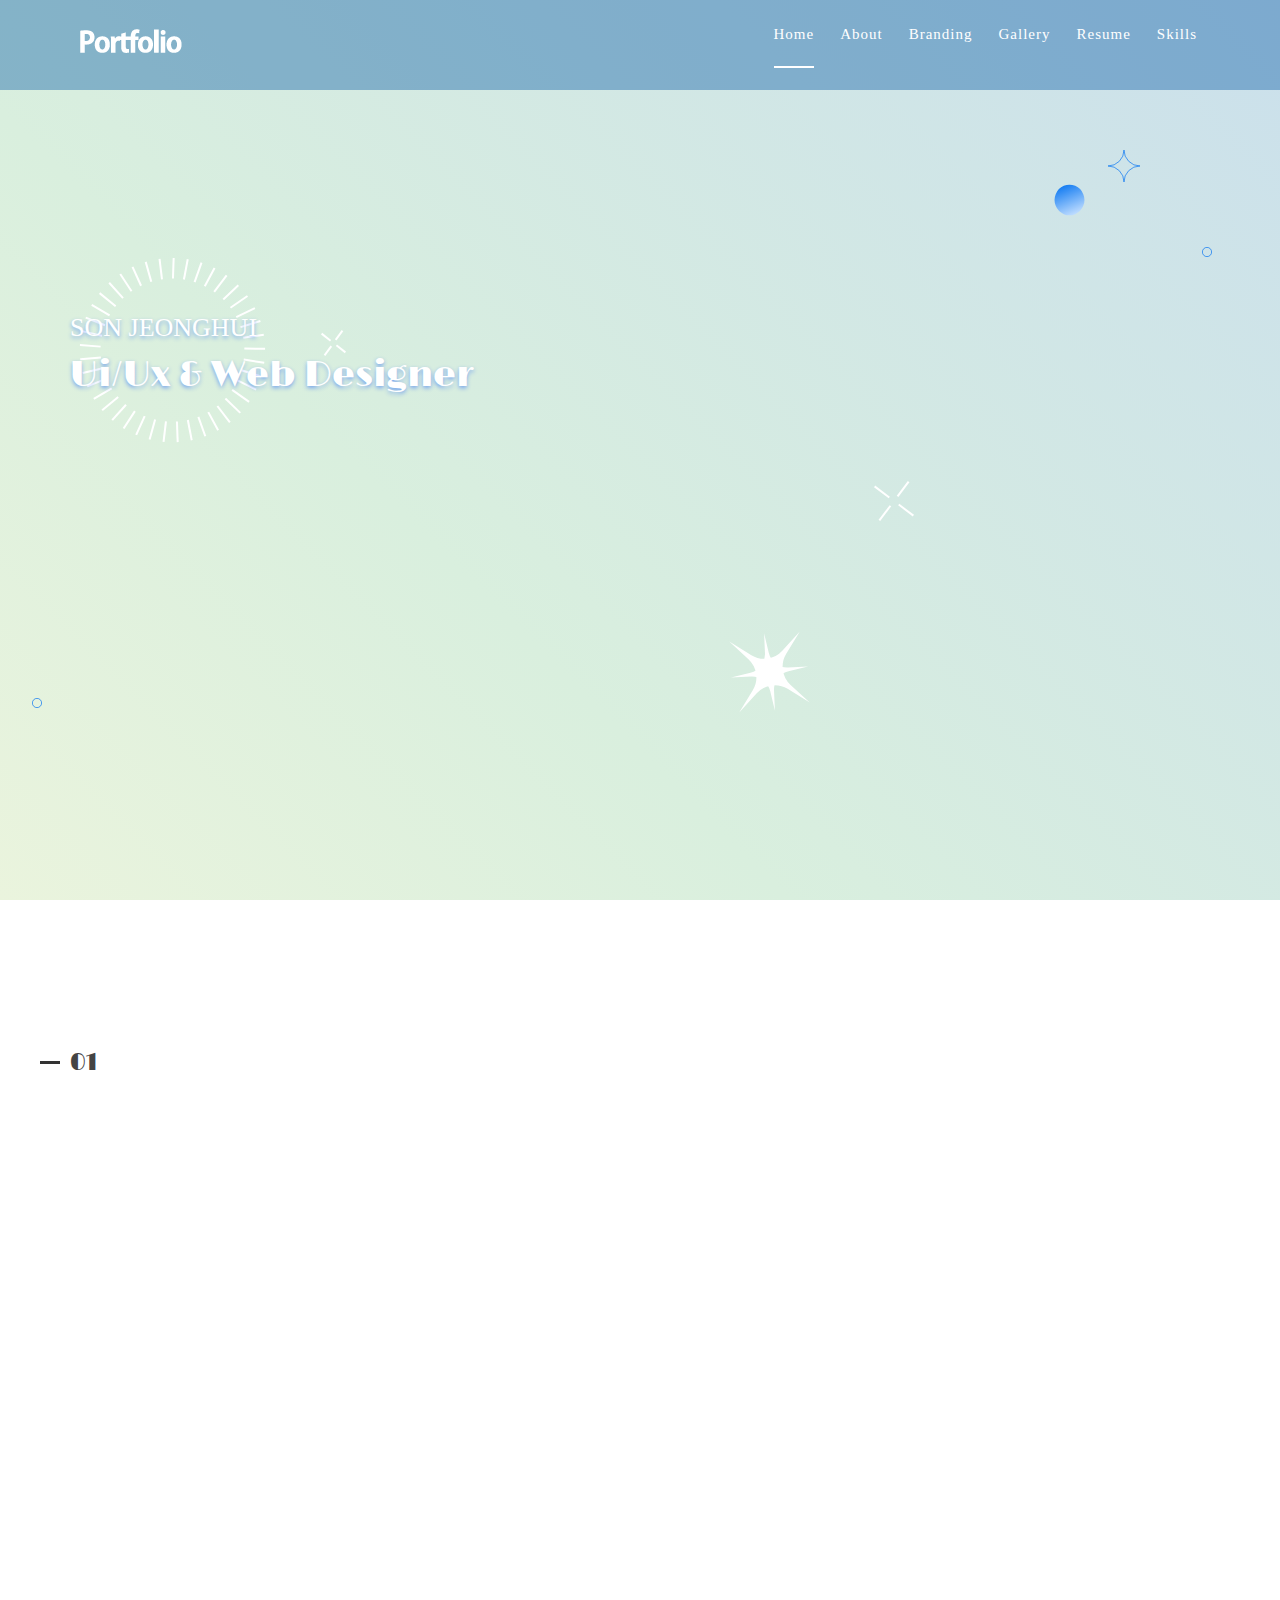
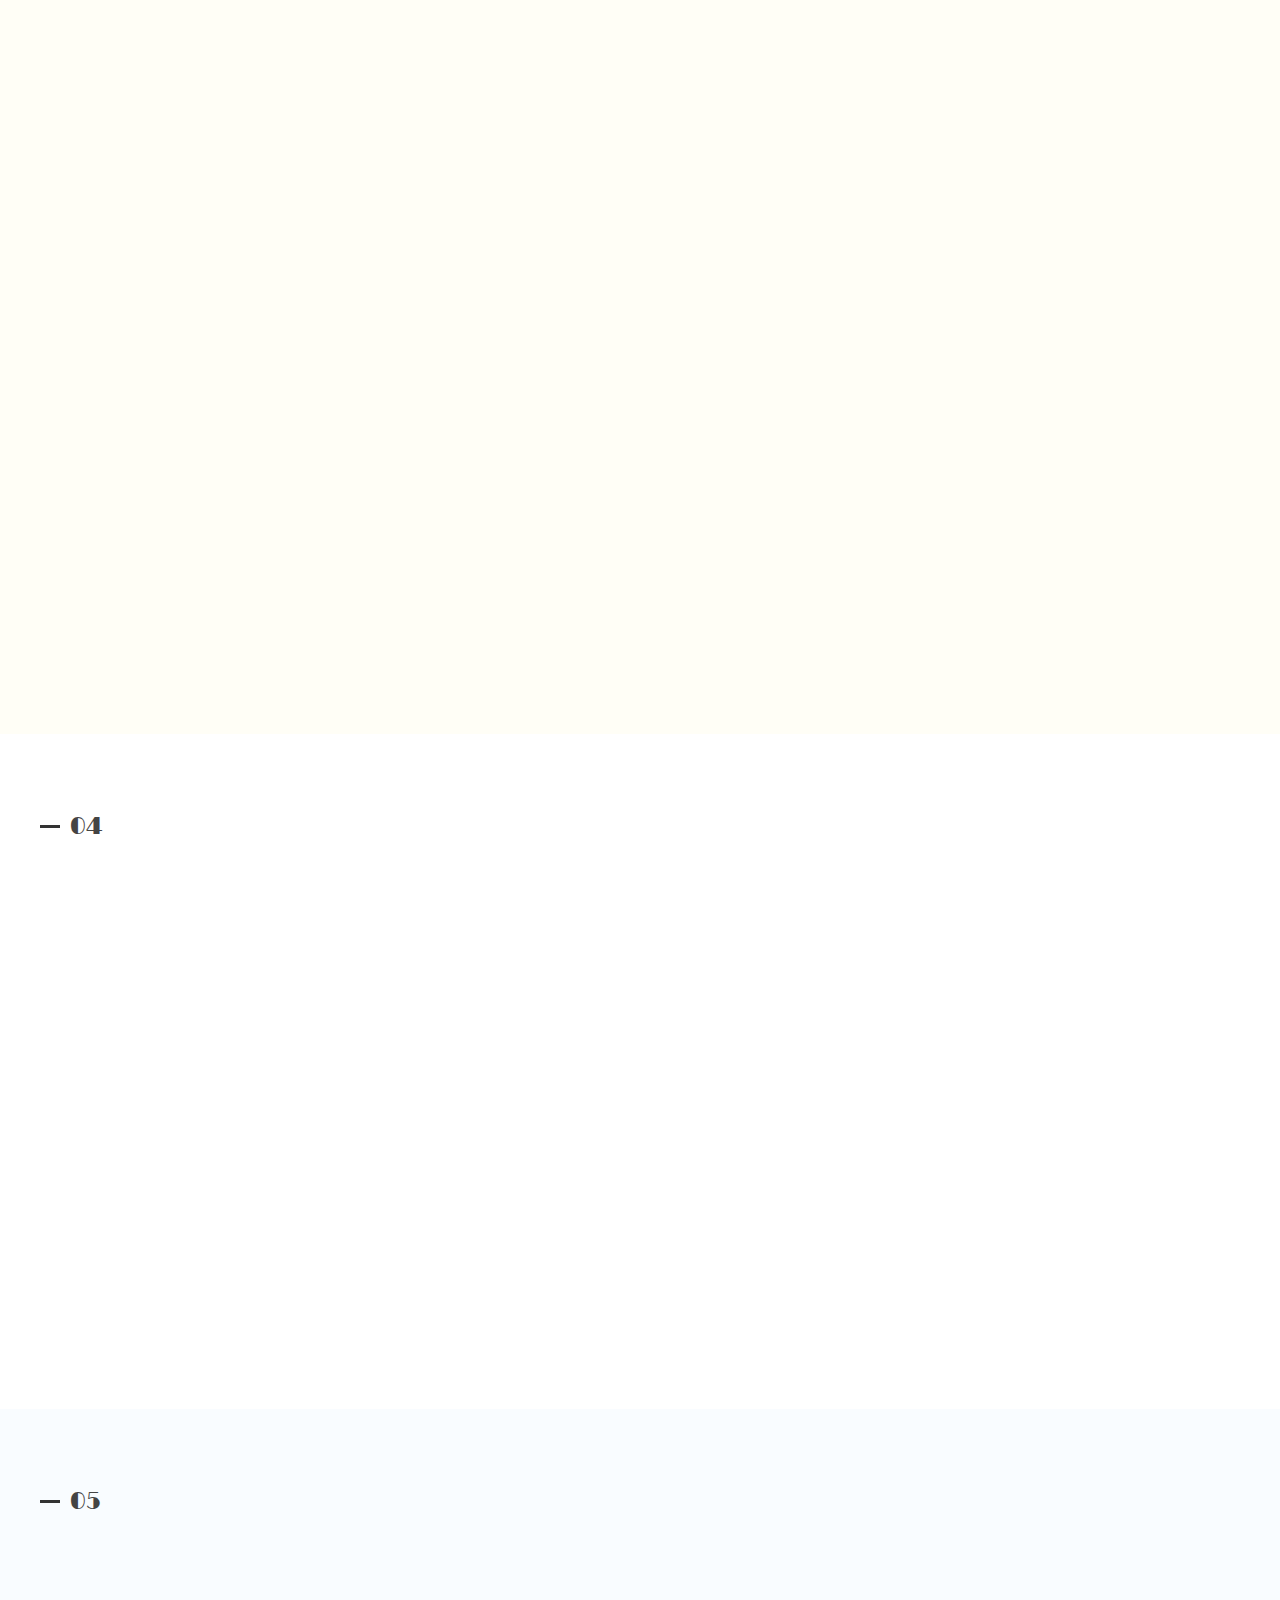
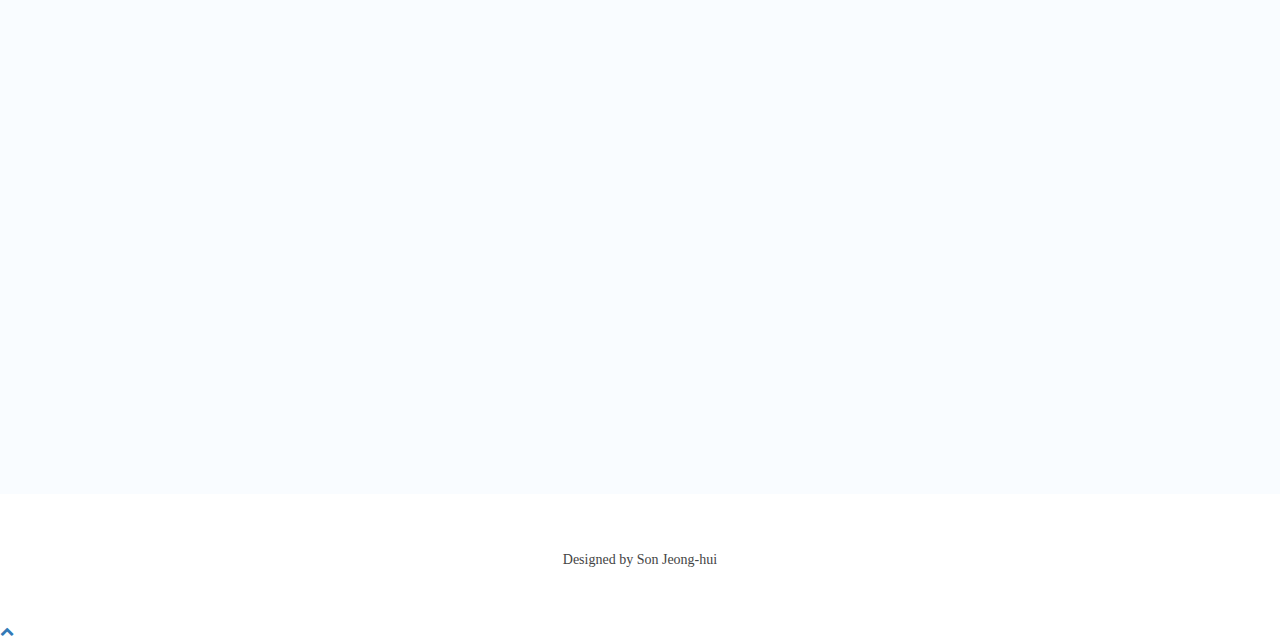
==== commit bf7859b9: "update" ====
--- a/index.html
+++ b/index.html
@@ -1,369 +1,711 @@
 <!DOCTYPE html>
 <html lang="ko">
-
-<head>
-    <meta charset="utf-8" />
-    <title>portfolio</title>
-    <meta content="width=device-width, initial-scale=1.0" name="viewport" />
-    <meta content="" name="keywords" />
-    <meta content="" name="description" />
-    <link href="img/favicon.png" rel="icon" />
-    <link href="img/faviconL.png" rel="touch-icon" />
-    <link
-        href="https://fonts.googleapis.com/css?family=Open+Sans:300,400,400i,600,700|Raleway:300,400,400i,500,500i,700,800,900"
-        rel="stylesheet" />
-    <link href="https://hangeul.pstatic.net/hangeul_static/css/nanum-square-neo.css" rel="stylesheet" />
-    <link href="lib/bootstrap/css/bootstrap.min.css" rel="stylesheet" />
-    <link href="lib/nivo-slider/css/nivo-slider.css" rel="stylesheet" />
-    <link href="lib/owlcarousel/owl.carousel.css" rel="stylesheet" />
-    <link href="lib/owlcarousel/owl.transitions.css" rel="stylesheet" />
-    <link href="lib/font-awesome/css/font-awesome.min.css" rel="stylesheet" />
-    <link href="lib/animate/animate.min.css" rel="stylesheet" />
-    <link href="lib/venobox/venobox.css" rel="stylesheet" />
-    <link href="css/nivo-slider-theme.css" rel="stylesheet" />
-    <link href="css/style.css" rel="stylesheet" />
-    <link href="css/responsive.css" rel="stylesheet" />
-    <link href="https://unpkg.com/aos@2.3.1/dist/aos.css" rel="stylesheet">
-</head>
-
-<body data-spy="scroll" data-target="#navbar-example">
-    <div id="preloader"></div>
-    <header>
-        <div id="sticker" class="header-area">
+    <head>
+        <meta charset="utf-8" />
+        <title>portfolio</title>
+        <meta content="width=device-width, initial-scale=1.0" name="viewport" />
+        <meta content="" name="keywords" />
+        <meta content="" name="description" />
+        <link href="img/favicon.png" rel="icon" />
+        <link href="img/faviconL.png" rel="touch-icon" />
+        <link
+            href="https://fonts.googleapis.com/css?family=Open+Sans:300,400,400i,600,700|Raleway:300,400,400i,500,500i,700,800,900"
+            rel="stylesheet"
+        />
+        <link
+            href="https://hangeul.pstatic.net/hangeul_static/css/nanum-square-neo.css"
+            rel="stylesheet"
+        />
+        <link href="lib/bootstrap/css/bootstrap.min.css" rel="stylesheet" />
+        <link href="lib/nivo-slider/css/nivo-slider.css" rel="stylesheet" />
+        <link href="lib/owlcarousel/owl.carousel.css" rel="stylesheet" />
+        <link href="lib/owlcarousel/owl.transitions.css" rel="stylesheet" />
+        <link
+            href="lib/font-awesome/css/font-awesome.min.css"
+            rel="stylesheet"
+        />
+        <link href="lib/animate/animate.min.css" rel="stylesheet" />
+        <link href="lib/venobox/venobox.css" rel="stylesheet" />
+        <link href="css/nivo-slider-theme.css" rel="stylesheet" />
+        <link href="css/style.css" rel="stylesheet" />
+        <link href="css/responsive.css" rel="stylesheet" />
+        <link
+            href="https://unpkg.com/aos@2.3.1/dist/aos.css"
+            rel="stylesheet"
+        />
+    </head>
+
+    <body data-spy="scroll" data-target="#navbar-example">
+        <div id="preloader"></div>
+        <header>
+            <div id="sticker" class="header-area">
+                <div class="container">
+                    <div class="row">
+                        <div class="col-md-12 col-sm-12">
+                            <nav class="navbar navbar-default">
+                                <div class="navbar-header">
+                                    <button
+                                        type="button"
+                                        class="navbar-toggle collapsed"
+                                        data-toggle="collapse"
+                                        data-target=".bs-example-navbar-collapse-1"
+                                        aria-expanded="false"
+                                    >
+                                        <span class="sr-only"
+                                            >Toggle navigation</span
+                                        >
+                                        <span class="icon-bar"></span>
+                                        <span class="icon-bar"></span>
+                                        <span class="icon-bar"></span>
+                                    </button>
+                                    <a
+                                        class="navbar-brand page-scroll sticky-logo"
+                                        href="index.html"
+                                    >
+                                        <h1>
+                                            <a href="#"
+                                                ><img
+                                                    src="img/logo.png"
+                                                    alt="logo"
+                                            /></a>
+                                        </h1>
+                                    </a>
+                                </div>
+                                <div
+                                    class="collapse navbar-collapse main-menu bs-example-navbar-collapse-1"
+                                    id="navbar-example"
+                                >
+                                    <ul class="nav navbar-nav navbar-right">
+                                        <li class="active">
+                                            <a class="page-scroll" href="#home"
+                                                >Home</a
+                                            >
+                                        </li>
+                                        <li>
+                                            <a class="page-scroll" href="#about"
+                                                >About</a
+                                            >
+                                        </li>
+                                        <li>
+                                            <a
+                                                class="page-scroll"
+                                                href="#branding"
+                                                >Branding</a
+                                            >
+                                        </li>
+                                        <li>
+                                            <a
+                                                class="page-scroll"
+                                                href="#Artwork"
+                                                >Gallery</a
+                                            >
+                                        </li>
+                                        <li>
+                                            <a
+                                                class="page-scroll"
+                                                href="#resume"
+                                                >Resume</a
+                                            >
+                                        </li>
+
+                                        <li>
+                                            <a class="page-scroll" href="#skill"
+                                                >skills</a
+                                            >
+                                        </li>
+                                    </ul>
+                                </div>
+                            </nav>
+                        </div>
+                    </div>
+                </div>
+            </div>
+        </header>
+
+        <div class="section" id="home" data-stellar-background-ratio="0.5">
             <div class="container">
-                <div class="row">
-                    <div class="col-md-12 col-sm-12">
-                        <nav class="navbar navbar-default">
-                            <div class="navbar-header">
-                                <button type="button" class="navbar-toggle collapsed" data-toggle="collapse"
-                                    data-target=".bs-example-navbar-collapse-1" aria-expanded="false">
-                                    <span class="sr-only">Toggle navigation</span>
-                                    <span class="icon-bar"></span>
-                                    <span class="icon-bar"></span>
-                                    <span class="icon-bar"></span>
-                                </button>
-                                <a class="navbar-brand page-scroll sticky-logo" href="index.html">
+                <h1>
+                    <div class="home_font">
+                        <span>SON JEONGHUI</span>
+                        <p>Ui/Ux & Web Designer</p>
+                    </div>
+                    <ul>
+                        <li>
+                            <img src="./img/home/icon7.svg" alt="icon7" />
+                        </li>
+                        <li>
+                            <img src="./img/home/icon6.svg" alt="icon6" />
+                        </li>
+                    </ul>
+                </h1>
+                <div class="animate three">
+                    <p>
+                        <span>M</span><span>Y</span><span>D</span><span>E</span
+                        ><span>S</span><span>I</span><span>G</span
+                        ><span>N</span>
+                    </p>
+                    <br /><span>P</span><span>O</span><span>R</span
+                    ><span>T</span><span>F</span><span>O</span><span>L</span
+                    ><span>I</span><span>O</span>
+                </div>
+                <ul class="bg_element">
+                    <li><img src="./img/home/icon1.svg" alt="icon1" /></li>
+                    <li><img src="./img/home/icon2.svg" alt="icon2" /></li>
+                    <li><img src="./img/home/icon3.svg" alt="icon3" /></li>
+                    <li><img src="./img/home/icon4.svg" alt="icon4" /></li>
+                    <li><img src="./img/home/icon5.svg" alt="icon5" /></li>
+                    <li><img src="./img/home/icon3.svg" alt="icon3" /></li>
+                    <li><img src="./img/home/icon4.svg" alt="icon4" /></li>
+                    <li><img src="./img/home/icon5.svg" alt="icon5" /></li>
+                </ul>
+            </div>
+        </div>
+
+        <div id="about" class="area-padding">
+            <div class="container">
+                <h4 class="number">01</h4>
+                <div data-aos="fade-up">
+                    <div class="row">
+                        <div class="col-md-12 col-sm-12 col-xs-12">
+                            <div class="section-headline text-center">
+                                <h2>Know About me</h2>
+                            </div>
+                        </div>
+                    </div>
+                    <div class="row">
+                        <div class="col-md-6 col-sm-6 col-xs-12 text_wrap">
+                            <div class="well-middle">
+                                <div class="single-well1">
                                     <h1>
-                                        <a href="#"><img src="img/logo.png" alt="logo" /></a>
+                                        Name. <span>손정희</span> <br />Mobile.
+                                        <span>010. 5167. 4658</span>
+                                        <br />E-mail.
+                                        <span>sson_xi@naver.com</span>
                                     </h1>
-                                </a>
-                            </div>
-                            <div class="collapse navbar-collapse main-menu bs-example-navbar-collapse-1"
-                                id="navbar-example">
-                                <ul class="nav navbar-nav navbar-right">
-                                    <li class="active">
-                                        <a class="page-scroll" href="#home">Home</a>
-                                    </li>
-                                    <li>
-                                        <a class="page-scroll" href="#about">About</a>
-                                    </li>
-                                    <li>
-                                        <a class="page-scroll" href="#branding">Branding</a>
-                                    </li>
-                                    <li>
-                                        <a class="page-scroll" href="#Artwork">Gallery</a>
-                                    </li>
-                                    <li>
-                                        <a class="page-scroll" href="#resume">Resume</a>
-                                    </li>
-
-                                    <li>
-                                        <a class="page-scroll" href="#skill">skills</a>
-                                    </li>
-                                </ul>
-                            </div>
-                        </nav>
+                                    <h4 class="sec-head">
+                                        <div class="about_tag">#웹디자이너</div>
+                                        <div class="about_tag">#웹퍼블리셔</div>
+                                        <div class="about_tag">
+                                            #1점을 5점으로
+                                        </div>
+                                        <div class="about_tag">
+                                            #자격증 컬렉터
+                                        </div>
+                                        <div class="about_tag">#성장가능성</div>
+                                    </h4>
+                                    <p>
+                                        디자인에는 끝이 존재하지 않습니다. '아는
+                                        것이 힘이다.'라는 마음가짐으로 배움을
+                                        놓지 않고 새로운 도전을 즐기며 성장하기
+                                        위해 노력합니다. 사람들의 의견을
+                                        적극적으로 수용하며, 책임감과 성실함을
+                                        바탕으로 항상 최선을 다하겠습니다.
+                                    </p>
+                                </div>
+                            </div>
+                        </div>
+                        <div class="col-md-6 col-sm-6 col-xs-12">
+                            <div class="well-left">
+                                <div class="single-well">
+                                    <img src="img/about/1.svg" alt="me" />
+                                    <ul>
+                                        <li>
+                                            <img
+                                                src="./img/about/2.svg"
+                                                alt="2"
+                                            />
+                                        </li>
+                                        <li>
+                                            <img
+                                                src="./img/about/3.svg"
+                                                alt="3"
+                                            />
+                                        </li>
+                                        <li>
+                                            <img
+                                                src="./img/about/4.svg"
+                                                alt="4"
+                                            />
+                                        </li>
+                                        <li>
+                                            <img
+                                                src="./img/about/5.svg"
+                                                alt="5"
+                                            />
+                                        </li>
+                                        <li>
+                                            <img
+                                                src="./img/about/6.svg"
+                                                alt="6"
+                                            />
+                                        </li>
+                                    </ul>
+                                </div>
+                            </div>
+                        </div>
                     </div>
                 </div>
             </div>
         </div>
-    </header>
-
-    <div class="section" id="home" data-stellar-background-ratio="0.5">
-        <div class="container">
-            <h1>
-                <div class="home_font">
-                    <span>SON JEONGHUI</span>
-                    <p>Ui/Ux & Web Designer</p>
-                </div>
-                <ul>
-                    <li>
-                        <img src="./img/home/icon7.svg" alt="icon7" />
-                    </li>
-                    <li>
-                        <img src="./img/home/icon6.svg" alt="icon6" />
-                    </li>
-                </ul>
-            </h1>
-            <div class="animate three">
-                <p><span>M</span><span>Y</span><span>D</span><span>E</span><span>S</span><span>I</span><span>G</span><span>N</span></p>
-                <br><span>P</span><span>O</span><span>R</span><span>T</span><span>F</span><span>O</span><span>L</span><span>I</span><span>O</span>
-            </div>
-            <ul class="bg_element">
-                <li><img src="./img/home/icon1.svg" alt="icon1" /></li>
-                <li><img src="./img/home/icon2.svg" alt="icon2" /></li>
-                <li><img src="./img/home/icon3.svg" alt="icon3" /></li>
-                <li><img src="./img/home/icon4.svg" alt="icon4" /></li>
-                <li><img src="./img/home/icon5.svg" alt="icon5" /></li>
-                <li><img src="./img/home/icon3.svg" alt="icon3" /></li>
-                <li><img src="./img/home/icon4.svg" alt="icon4" /></li>
-                <li><img src="./img/home/icon5.svg" alt="icon5" /></li>
-            </ul>
-        </div>
-    </div>
-
-    <div id="about" class="area-padding">
-        <div class="container">
-            <h4 class="number">01</h4>
-            <div data-aos="fade-up">
-                <div class="row">
-                    <div class="col-md-12 col-sm-12 col-xs-12">
-                        <div class="section-headline text-center">
-
-                            <h2>Know About me</h2>
-                        </div>
-                    </div>
-                </div>
-                <div class="row">
-                    <div class="col-md-6 col-sm-6 col-xs-12 text_wrap">
-                        <div class="well-middle">
-                            <div class="single-well1">
-                                <h1>
-                                    Name. <span>손정희</span>
-                                    <br>Mobile. <span>010. 5167. 4658</span>
-                                    <br>E-mail. <span>sson_xi@naver.com</span>
-                                </h1>
-                                <h4 class="sec-head">끊임없이 도전하고 성장하는 디자이너,
-                                    <br> 손정희입니다.
-                                </h4>
-                                <p>
-                                    디자인에는 끝이 존재하지 않습니다.
-                                    <br>'아는 것이 힘이다.'라는 마음가짐으로 배움을 놓지 않고
-                                    <br>새로운 도전을 즐기며 성장하기 위해 노력합니다.
-                                    <br>
-                                    사람들의 의견을 적극적으로 수용하며,
-                                    <br>책임감과 성실함을 바탕으로 항상 최선을 다하겠습니다.
-                                </p>
-                            </div>
-                        </div>
-                    </div>
-                    <div class="col-md-6 col-sm-6 col-xs-12">
-                        <div class="well-left">
-                            <div class="single-well">
-                                <img src="img/about/1.svg" alt="me" />
-                                <ul>
-                                    <li><img src="./img/about/2.svg" alt="2"></li>
-                                    <li><img src="./img/about/3.svg" alt="3"></li>
-                                    <li><img src="./img/about/4.svg" alt="4"></li>
-                                    <li><img src="./img/about/5.svg" alt="5"></li>
-                                    <li><img src="./img/about/6.svg" alt="6"></li>
-                                </ul>
+
+        <div id="branding" class="portfolio-area area-padding">
+            <div class="container">
+                <h4 class="number">02</h4>
+                <div data-aos="fade-up">
+                    <div class="row">
+                        <div class="col-md-12 col-sm-12 col-xs-12">
+                            <div class="section-headline text-center">
+                                <h2>Branding Design</h2>
+                            </div>
+                        </div>
+                    </div>
+                    <div class="row">
+                        <div class="col-md-6 col-sm-6 col-xs-12">
+                            <div class="well-left">
+                                <div class="single-well">
+                                    <img src="img/brand/1.jpg" alt="wheely" />
+                                    <ul>
+                                        <li class="brand_link">
+                                            <a
+                                                href="https://jeonghui94.github.io/wheely/"
+                                                target="_blank"
+                                                class="default"
+                                                ><span class="outBox"></span>
+                                                <span class="inBox"></span>
+                                                <span class="default"
+                                                    >Website</span
+                                                ></a
+                                            >
+                                        </li>
+                                        <li class="brand_link">
+                                            <a
+                                                href="./guide/bxbi/bxbi_guide.html"
+                                                target="_blank"
+                                                class="default"
+                                                ><span class="outBox"></span>
+                                                <span class="inBox"></span>
+                                                <span class="default"
+                                                    >BX&#47;BI</span
+                                                ></a
+                                            >
+                                        </li>
+                                        <li class="brand_link">
+                                            <a
+                                                href="./guide/web/web_guide.html"
+                                                target="_blank"
+                                                class="default"
+                                                ><span class="outBox"></span>
+                                                <span class="inBox"></span>
+                                                <span class="default"
+                                                    >WebGuide</span
+                                                ></a
+                                            >
+                                        </li>
+                                        <li class="brand_link">
+                                            <a
+                                                href="./ebook/samples/basic/index.html"
+                                                target="_blank"
+                                                class="default"
+                                                ><span class="outBox"></span>
+                                                <span class="inBox"></span>
+                                                <span class="default"
+                                                    >E-book</span
+                                                ></a
+                                            >
+                                        </li>
+                                    </ul>
+                                    <h4
+                                        style="
+                                            font-family: 'NanumSquareNeoBold';
+                                        "
+                                    >
+                                        wheely
+                                        <span
+                                            style="font-size: 18px; color: #333"
+                                        >
+                                            여행 커뮤니티</span
+                                        >
+                                    </h4>
+                                    <p
+                                        style="
+                                            font-family: 'NanumSquareNeoBold';
+                                            text-align: right;
+                                        "
+                                    >
+                                        24st November, 2023
+                                    </p>
+                                </div>
+                            </div>
+                        </div>
+                        <div class="col-md-6 col-sm-6 col-xs-12">
+                            <div class="well-middle">
+                                <div class="single-well">
+                                    <img src="img/brand/2.jpg" alt="bu-kku" />
+                                    <ul>
+                                        <li class="brand_link">
+                                            <a
+                                                href="./guide/bx/bx.html"
+                                                target="_blank"
+                                                class="default"
+                                                ><span class="outBox"></span>
+                                                <span class="inBox"></span>
+                                                <span class="default"
+                                                    >BX</span
+                                                ></a
+                                            >
+                                        </li>
+                                        <li class="brand_link">
+                                            <a
+                                                href="./guide/detailPage/detail_page.html"
+                                                target="_blank"
+                                                class="default"
+                                                ><span class="outBox"></span>
+                                                <span class="inBox"></span>
+                                                <span class="default"
+                                                    >DetailPage</span
+                                                ></a
+                                            >
+                                        </li>
+                                    </ul>
+                                    <h4
+                                        style="
+                                            font-family: 'NanumSquareNeoBold';
+                                        "
+                                    >
+                                        부꾸어묵
+                                        <span
+                                            style="font-size: 18px; color: #333"
+                                            >어묵 쇼핑몰</span
+                                        >
+                                    </h4>
+                                    <p
+                                        style="
+                                            font-family: 'NanumSquareNeoBold';
+                                            text-align: right;
+                                        "
+                                    >
+                                        24th July, 2023
+                                    </p>
+                                </div>
                             </div>
                         </div>
                     </div>
                 </div>
             </div>
         </div>
-    </div>
-
-    <div id="branding" class="portfolio-area area-padding">
-        <div class="container">
-            <h4 class="number">02</h4>
-            <div data-aos="fade-up">
-                <div class="row">
-                    <div class="col-md-12 col-sm-12 col-xs-12">
-                        <div class="section-headline text-center">
-                            <h2>Branding Design</h2>
-                        </div>
-                    </div>
-                </div>
-                <div class="row">
-                    <div class="col-md-6 col-sm-6 col-xs-12">
-                        <div class="well-left">
-                            <div class="single-well">
-                                <img src="img/brand/1.jpg" alt="wheely" />
-                                <ul>
-                                    <li class="brand_link">
-                                        <a href="https://jeonghui94.github.io/wheely/" target="_blank"
-                                            class="default"><span class="outBox"></span>
-                                            <span class="inBox"></span>
-                                            <span class="default">Website</span></a>
-                                    </li>
-                                    <li class="brand_link">
-                                        <a href="./guide/bxbi/bxbi_guide.html" target="_blank" class="default"><span
-                                                class="outBox"></span>
-                                            <span class="inBox"></span>
-                                            <span class="default">BX&#47;BI</span></a>
-                                    </li>
-                                    <li class="brand_link">
-                                        <a href="./guide/web/web_guide.html" target="_blank" class="default"><span
-                                                class="outBox"></span>
-                                            <span class="inBox"></span>
-                                            <span class="default">WebGuide</span></a>
-                                    </li>
-                                    <li class="brand_link">
-                                        <a href="./ebook/samples/basic/index.html" target="_blank" class="default"><span
-                                                class="outBox"></span>
-                                            <span class="inBox"></span>
-                                            <span class="default">E-book</span></a>
-                                    </li>
-                                </ul>
-                                <h4 style="
-                                            font-family: 'NanumSquareNeoBold';
-                                        ">
-                                    wheely
-                                    <span style="font-size: 18px; color: #333;">
-                                        여행 커뮤니티</span>
-                                </h4>
-                                <p style="font-family: 'NanumSquareNeoBold'; text-align: right;">
-                                    24st November, 2023
-                                </p>
-                            </div>
-                        </div>
-                    </div>
-                    <div class="col-md-6 col-sm-6 col-xs-12">
-                        <div class="well-middle">
-                            <div class="single-well">
-                                <img src="img/brand/2.jpg" alt="bu-kku" />
-                                <ul>
-                                    <li class="brand_link">
-                                        <a href="./guide/bx/bx.html" target="_blank" class="default"><span
-                                                class="outBox"></span>
-                                            <span class="inBox"></span>
-                                            <span class="default">BX</span></a>
-                                    </li>
-                                    <li class="brand_link">
-                                        <a href="./guide/detailPage/detail_page.html" target="_blank"
-                                            class="default"><span class="outBox"></span>
-                                            <span class="inBox"></span>
-                                            <span class="default">DetailPage</span></a>
-                                    </li>
-                                </ul>
-                                <h4 style="
-                                            font-family: 'NanumSquareNeoBold';
-                                        ">
-                                    부꾸어묵
-                                    <span style="font-size: 18px; color: #333">어묵 쇼핑몰</span>
-                                </h4>
-                                <p style="font-family: 'NanumSquareNeoBold'; text-align: right;">
-                                    24th July, 2023
-                                </p>
+        <div id="Artwork" class="portfolio-area area-padding fix">
+            <div class="container">
+                <h4 class="number">03</h4>
+                <div data-aos="fade-up">
+                    <div class="row">
+                        <div class="col-lg-12 col-md-12 col-sm-12 col-xs-12">
+                            <div class="section-headline text-center">
+                                <h2>Artwork Design</h2>
+                            </div>
+                        </div>
+                    </div>
+                    <div class="row">
+                        <div class="awesome-project-1 fix">
+                            <div
+                                class="col-lg-12 col-md-12 col-sm-12 col-xs-12"
+                            >
+                                <div class="awesome-menu">
+                                    <ul class="project-menu">
+                                        <li>
+                                            <a
+                                                href="#"
+                                                class="active"
+                                                data-filter="*"
+                                                >All</a
+                                            >
+                                        </li>
+                                        <li>
+                                            <a href="#" data-filter=".banner"
+                                                >banner</a
+                                            >
+                                        </li>
+                                        <li>
+                                            <a href="#" data-filter=".character"
+                                                >Character</a
+                                            >
+                                        </li>
+                                    </ul>
+                                </div>
+                            </div>
+                        </div>
+                        <div class="awesome-project-content">
+                            <div class="col-md-4 col-sm-4 col-xs-12 banner">
+                                <div class="single-awesome-project">
+                                    <div class="awesome-img">
+                                        <a href="#"
+                                            ><img
+                                                src="img/portfolio/1.jpg"
+                                                alt=""
+                                        /></a>
+                                        <div class="add-actions text-center">
+                                            <div class="project-dec">
+                                                <a
+                                                    class="venobox"
+                                                    data-gall="myGallery"
+                                                    href="img/portfolio/1-1.jpg"
+                                                >
+                                                    <h4>banner</h4>
+                                                </a>
+                                            </div>
+                                        </div>
+                                    </div>
+                                </div>
+                            </div>
+                            <div class="col-md-4 col-sm-4 col-xs-12 character">
+                                <div class="single-awesome-project">
+                                    <div class="awesome-img">
+                                        <a href="#"
+                                            ><img
+                                                src="img/portfolio/3.jpg"
+                                                alt=""
+                                        /></a>
+                                        <div class="add-actions text-center">
+                                            <div class="project-dec">
+                                                <a
+                                                    class="venobox"
+                                                    data-gall="myGallery"
+                                                    href="img/portfolio/3.jpg"
+                                                >
+                                                    <h4>character</h4>
+                                                </a>
+                                            </div>
+                                        </div>
+                                    </div>
+                                </div>
+                            </div>
+                            <div class="col-md-4 col-sm-4 col-xs-12 banner">
+                                <div class="single-awesome-project">
+                                    <div class="awesome-img">
+                                        <a href="#"
+                                            ><img
+                                                src="img/portfolio/6.jpg"
+                                                alt=""
+                                        /></a>
+                                        <div class="add-actions text-center">
+                                            <div class="project-dec">
+                                                <a
+                                                    class="venobox"
+                                                    data-gall="myGallery"
+                                                    href="img/portfolio/6-1.jpg"
+                                                >
+                                                    <h4>banner</h4>
+                                                </a>
+                                            </div>
+                                        </div>
+                                    </div>
+                                </div>
+                            </div>
+                            <div class="col-md-8 col-sm-4 col-xs-12 character">
+                                <div class="single-awesome-project">
+                                    <div class="awesome-img">
+                                        <a href="#"
+                                            ><img
+                                                src="img/portfolio/5.jpg"
+                                                alt=""
+                                        /></a>
+                                        <div
+                                            class="add-actions text-center text-center"
+                                        >
+                                            <div class="project-dec">
+                                                <a
+                                                    class="venobox"
+                                                    data-gall="myGallery"
+                                                    href="img/portfolio/5.jpg"
+                                                >
+                                                    <h4>character</h4>
+                                                </a>
+                                            </div>
+                                        </div>
+                                    </div>
+                                </div>
+                            </div>
+                            <div class="col-md-4 col-sm-4 col-xs-12 banner">
+                                <div class="single-awesome-project">
+                                    <div class="awesome-img">
+                                        <a href="#"
+                                            ><img
+                                                src="img/portfolio/2.jpg"
+                                                alt=""
+                                        /></a>
+                                        <div class="add-actions text-center">
+                                            <div class="project-dec">
+                                                <a
+                                                    class="venobox"
+                                                    data-gall="myGallery"
+                                                    href="img/portfolio/2.jpg"
+                                                >
+                                                    <h4>banner</h4>
+                                                </a>
+                                            </div>
+                                        </div>
+                                    </div>
+                                </div>
+                            </div>
+                            <div class="col-md-4 col-sm-4 col-xs-12 banner">
+                                <div class="single-awesome-project">
+                                    <div class="awesome-img">
+                                        <a href="#"
+                                            ><img
+                                                src="img/portfolio/4.jpg"
+                                                alt=""
+                                        /></a>
+                                        <div class="add-actions text-center">
+                                            <div class="project-dec">
+                                                <a
+                                                    class="venobox"
+                                                    data-gall="myGallery"
+                                                    href="img/portfolio/4.jpg"
+                                                >
+                                                    <h4>banner</h4>
+                                                </a>
+                                            </div>
+                                        </div>
+                                    </div>
+                                </div>
                             </div>
                         </div>
                     </div>
                 </div>
             </div>
         </div>
-    </div>
-    <div id="Artwork" class="portfolio-area area-padding fix">
-        <div class="container">
-            <h4 class="number">03</h4>
-            <div data-aos="fade-up">
-                <div class="row">
-                    <div class="col-lg-12 col-md-12 col-sm-12 col-xs-12">
-                        <div class="section-headline text-center">
-                            <h2>Artwork Design</h2>
-                        </div>
-                    </div>
-                </div>
-                <div class="row">
-                    <div class="awesome-project-1 fix">
-                        <div class="col-lg-12 col-md-12 col-sm-12 col-xs-12">
-                            <div class="awesome-menu">
-                                <ul class="project-menu">
-                                    <li>
-                                        <a href="#" class="active" data-filter="*">All</a>
-                                    </li>
-                                    <li>
-                                        <a href="#" data-filter=".banner">banner</a>
-                                    </li>
-                                    <li>
-                                        <a href="#" data-filter=".character">Character</a>
-                                    </li>
-                                </ul>
-                            </div>
-                        </div>
-                    </div>
-                    <div class="awesome-project-content">
-                        <div class="col-md-4 col-sm-4 col-xs-12 banner">
-                            <div class="single-awesome-project">
-                                <div class="awesome-img">
-                                    <a href="#"><img src="img/portfolio/1.jpg" alt="" /></a>
-                                    <div class="add-actions text-center">
-                                        <div class="project-dec">
-                                            <a class="venobox" data-gall="myGallery" href="img/portfolio/1-1.jpg">
-                                                <h4>banner</h4>
-                                            </a>
-                                        </div>
-                                    </div>
-                                </div>
-                            </div>
-                        </div>
-                        <div class="col-md-4 col-sm-4 col-xs-12 character">
-                            <div class="single-awesome-project">
-                                <div class="awesome-img">
-                                    <a href="#"><img src="img/portfolio/3.jpg" alt="" /></a>
-                                    <div class="add-actions text-center">
-                                        <div class="project-dec">
-                                            <a class="venobox" data-gall="myGallery" href="img/portfolio/3.jpg">
-                                                <h4>character</h4>
-                                            </a>
-                                        </div>
-                                    </div>
-                                </div>
-                            </div>
-                        </div>
-                        <div class="col-md-4 col-sm-4 col-xs-12 banner">
-                            <div class="single-awesome-project">
-                                <div class="awesome-img">
-                                    <a href="#"><img src="img/portfolio/6.jpg" alt="" /></a>
-                                    <div class="add-actions text-center">
-                                        <div class="project-dec">
-                                            <a class="venobox" data-gall="myGallery" href="img/portfolio/6-1.jpg">
-                                                <h4>banner</h4>
-                                            </a>
-                                        </div>
-                                    </div>
-                                </div>
-                            </div>
-                        </div>
-                        <div class="col-md-8 col-sm-4 col-xs-12 character">
-                            <div class="single-awesome-project">
-                                <div class="awesome-img">
-                                    <a href="#"><img src="img/portfolio/5.jpg" alt="" /></a>
-                                    <div class="add-actions text-center text-center">
-                                        <div class="project-dec">
-                                            <a class="venobox" data-gall="myGallery" href="img/portfolio/5.jpg">
-                                                <h4>character</h4>
-                                            </a>
-                                        </div>
-                                    </div>
-                                </div>
-                            </div>
-                        </div>
-                        <div class="col-md-4 col-sm-4 col-xs-12 banner">
-                            <div class="single-awesome-project">
-                                <div class="awesome-img">
-                                    <a href="#"><img src="img/portfolio/2.jpg" alt="" /></a>
-                                    <div class="add-actions text-center">
-                                        <div class="project-dec">
-                                            <a class="venobox" data-gall="myGallery" href="img/portfolio/2.jpg">
-                                                <h4>banner</h4>
-                                            </a>
-                                        </div>
-                                    </div>
-                                </div>
-                            </div>
-                        </div>
-                        <div class="col-md-4 col-sm-4 col-xs-12 banner">
-                            <div class="single-awesome-project">
-                                <div class="awesome-img">
-                                    <a href="#"><img src="img/portfolio/4.jpg" alt="" /></a>
-                                    <div class="add-actions text-center">
-                                        <div class="project-dec">
-                                            <a class="venobox" data-gall="myGallery" href="img/portfolio/4.jpg">
-                                                <h4>banner</h4>
-                                            </a>
+
+        <div id="resume" class="services-area area-padding">
+            <div class="container">
+                <h4 class="number">04</h4>
+                <div data-aos="fade-up">
+                    <div class="row">
+                        <div class="col-md-12 col-sm-12 col-xs-12">
+                            <div
+                                class="section-headline services-head text-center"
+                            >
+                                <h2>Resume</h2>
+                            </div>
+                        </div>
+                    </div>
+                    <div class="row text-center">
+                        <div class="services-contents">
+                            <div class="col-md-4 col-sm-4 col-xs-12">
+                                <div class="about-move">
+                                    <div class="services-details">
+                                        <div class="single-services">
+                                            <h4>EDUCATION</h4>
+                                            <ul>
+                                                <li>
+                                                    <span
+                                                        >2023. 08 ~ 2023. 11 </span
+                                                    >(2023)디지털 프로덕트 UIUX
+                                                    웹앱설계, 디자인 양성과정
+                                                    나래디자인학원 수료
+                                                </li>
+                                                <li>
+                                                    <span
+                                                        >2023. 04 ~ 2023. 07 </span
+                                                    >부산시 웹콘텐츠(UIUX,
+                                                    영상편집, E-비지니스)제작
+                                                    나래디자인학원 수료
+                                                </li>
+                                                <li>
+                                                    <span>2018. 02 </span
+                                                    >동아대학교 응용생물공학과
+                                                    졸업
+                                                </li>
+                                                <li>
+                                                    <span>2013. 02 </span
+                                                    >부산백양고등학교 졸업
+                                                </li>
+                                            </ul>
+                                        </div>
+                                    </div>
+                                </div>
+                            </div>
+                            <div class="col-md-4 col-sm-4 col-xs-12">
+                                <div class="about-move">
+                                    <div class="services-details">
+                                        <div class="single-services">
+                                            <h4>LICENSE</h4>
+                                            <ul>
+                                                <li>
+                                                    <span>2023. 08. 11</span>
+                                                    GTQ1급
+                                                </li>
+                                                <li>
+                                                    <span>2023. 07. 12</span>
+                                                    컴퓨터그래픽스운용기능사
+                                                </li>
+                                                <li>
+                                                    <span>2023. 07. 05 </span
+                                                    >웹디자인기능사
+                                                </li>
+                                                <li>
+                                                    <span>2023. 01. 27 </span
+                                                    >워드프로세서
+                                                </li>
+                                                <li>
+                                                    <span>2022. 08. 07</span>
+                                                    新HSK4급(238점)
+                                                </li>
+                                                <li>
+                                                    <span>2022. 06. 17 </span
+                                                    >사무자동화산업기사
+                                                </li>
+                                                <li>
+                                                    <span>2022. 06. 03 </span
+                                                    >식물보호기사
+                                                </li>
+                                                <li>
+                                                    <span>2018. 10. 25 </span
+                                                    >전산세무2급
+                                                </li>
+                                                <li>
+                                                    <span>2018. 08. 23 </span
+                                                    >전산회계1급
+                                                </li>
+                                                <li>
+                                                    <span>2017. 12. 15 </span
+                                                    >컴퓨터활용능력2급
+                                                </li>
+                                                <li>
+                                                    <span>2017. 09. 15 </span
+                                                    >자동차운전면허1종보통
+                                                </li>
+                                            </ul>
+                                        </div>
+                                    </div>
+                                </div>
+                            </div>
+                            <div class="col-md-4 col-sm-4 col-xs-12">
+                                <div class="about-move">
+                                    <div class="services-details">
+                                        <div class="single-services">
+                                            <h4>EXPRIENCE</h4>
+                                            <ul>
+                                                <li>
+                                                    <span
+                                                        >2022. 08 ~ 2022. 12 </span
+                                                    >(주)퓨쳐누리 - 구청
+                                                    기록물DB구축
+                                                </li>
+                                                <li>
+                                                    <span
+                                                        >2019. 11 ~ 2022. 05 </span
+                                                    >(주)지엔텔 - 정산보조
+                                                </li>
+                                                <li>
+                                                    <span
+                                                        >2019. 04 ~ 2019. 06 </span
+                                                    >니폰페인트마린코리아 - 회계
+                                                </li>
+                                                <li>
+                                                    <span
+                                                        >2018. 12 ~ 2019. 02 </span
+                                                    >영앤진회계법인 - 회계
+                                                </li>
+                                            </ul>
                                         </div>
                                     </div>
                                 </div>
@@ -373,71 +715,131 @@
                 </div>
             </div>
         </div>
-    </div>
-
-    <div id="resume" class="services-area area-padding">
-        <div class="container">
-            <h4 class="number">04</h4>
-            <div data-aos="fade-up">
-                <div class="row">
-                    <div class="col-md-12 col-sm-12 col-xs-12">
-                        <div class="section-headline services-head text-center">
-                            <h2>Resume</h2>
-                        </div>
-                    </div>
-                </div>
-                <div class="row text-center">
-                    <div class="services-contents">
-                        <div class="col-md-5 col-sm-4 col-xs-12">
-                            <div class="about-move">
-                                <div class="services-details">
-                                    <div class="single-services">
-
-                                        <h4>EDUCATION</h4>
-                                        <ul>
-                                            <li><span>2023. 08 ~ 2023. 11 </span>(2023)디지털 프로덕트 UIUX 웹앱설계, 디자인 양성과정 나래디자인학원 수료</li>
-                                            <li><span>2023. 04 ~ 2023. 07 </span>부산시 웹콘텐츠(UIUX, 영상편집, E-비지니스)제작 나래디자인학원 수료</li>
-                                            <li><span>2018. 02 </span>동아대학교 응용생물공학과 졸업</li>
-                                            <li><span>2013. 02 </span>부산백양고등학교 졸업</li>
-                                        </ul>
-                                    </div>
-                                </div>
-                            </div>
-                        </div>
-                        <div class="col-md-3 col-sm-4 col-xs-12">
-                            <div class="about-move">
-                                <div class="services-details">
-                                    <div class="single-services">
-                                        <h4>LICENSE</h4>
-                                        <ul>
-                                            <li><span>2023. 08. 11</span> GTQ1급</li>
-                                            <li><span>2023. 07. 12</span> 컴퓨터그래픽스운용기능사</li>
-                                            <li><span>2023. 07. 05 </span>웹디자인기능사</li>
-                                            <li><span>2023. 01. 27 </span>워드프로세서</li>
-                                            <li><span>2022. 08. 07</span> 新HSK4급(238점)</li>
-                                            <li><span>2022. 06. 17 </span>사무자동화산업기사</li><li><span>2022. 06. 03 </span>식물보호기사</li>
-                                            <li><span>2018. 10. 25 </span>전산세무2급</li>
-                                            <li><span>2018. 08. 23 </span>전산회계1급</li>
-                                            <li><span>2017. 12. 15 </span>컴퓨터활용능력2급</li>
-                                            <li><span>2017. 09. 15 </span>자동차운전면허1종보통</li>
-                                        </ul>
-                                    </div>
-                                </div>
-                            </div>
-                        </div>
-                        <div class="col-md-4 col-sm-4 col-xs-12">
-                            <div class="about-move">
-                                <div class="services-details">
-                                    <div class="single-services">
-
-                                        <h4>EXPRIENCE</h4>
-                                        <ul>
-                                            <li><span>2022. 08 ~ 2022. 12 </span>(주)퓨쳐누리 - 구청 기록물DB구축</li>
-                                            <li><span>2019. 11 ~ 2022. 05 </span>(주)지엔텔 - 정산보조</li>
-                                            <li><span>2019. 04 ~ 2019. 06 </span>니폰페인트마린코리아 - 회계</li>
-                                            <li><span>2018. 12 ~ 2019. 02 </span>영앤진회계법인 - 회계</li>
-                                        </ul>
-                                    </div>
+
+        <div id="skill" class="area-padding">
+            <div class="container">
+                <h4 class="number">05</h4>
+                <div class="our-skill-area fix hidden-sm" data-aos="fade-up">
+                    <div class="test-overly"></div>
+                    <div class="row">
+                        <div class="col-md-12 col-sm-12 col-xs-12">
+                            <div class="section-headline text-center">
+                                <h2
+                                    style="
+                                        padding-top: 70px;
+                                        font-weight: nomal;
+                                        padding: 0;
+                                    "
+                                >
+                                    skills
+                                </h2>
+                            </div>
+                        </div>
+                    </div>
+                    <div class="skill-bg area-padding-2">
+                        <div class="container">
+                            <!-- section-heading end -->
+                            <div class="row">
+                                <div class="skill-text">
+                                    <!-- single-skill start -->
+                                    <div
+                                        class="col-xs-12 col-sm-3 col-md-3 text-center"
+                                    >
+                                        <div class="single-skill">
+                                            <div class="progress-circular">
+                                                <input
+                                                    type="text"
+                                                    class="knob"
+                                                    value="0"
+                                                    data-rel="95"
+                                                    data-linecap="round"
+                                                    data-width="175"
+                                                    data-bgcolor="#FFF7CC"
+                                                    data-fgcolor="#1B44E7"
+                                                    data-thickness=".20"
+                                                    data-readonly="true"
+                                                    disabled
+                                                /><!--스킬바색수정!!-->
+                                                <h3 class="progress-h4">
+                                                    HTML&amp;CSS
+                                                </h3>
+                                            </div>
+                                        </div>
+                                    </div>
+                                    <!-- single-skill end -->
+                                    <!-- single-skill start -->
+                                    <div
+                                        class="col-xs-12 col-sm-3 col-md-3 text-center"
+                                    >
+                                        <div class="single-skill">
+                                            <div class="progress-circular">
+                                                <input
+                                                    type="text"
+                                                    class="knob"
+                                                    value="0"
+                                                    data-rel="87"
+                                                    data-linecap="round"
+                                                    data-width="175"
+                                                    data-bgcolor="#FFF7CC"
+                                                    data-fgcolor="#1B44E7"
+                                                    data-thickness=".20"
+                                                    data-readonly="true"
+                                                    disabled
+                                                /><!--스킬바색수정!!-->
+                                                <h3 class="progress-h4">Ps</h3>
+                                            </div>
+                                        </div>
+                                    </div>
+                                    <!-- single-skill end -->
+                                    <!-- single-skill start -->
+                                    <div
+                                        class="col-xs-12 col-sm-3 col-md-3 text-center"
+                                    >
+                                        <div class="single-skill">
+                                            <div class="progress-circular">
+                                                <input
+                                                    type="text"
+                                                    class="knob"
+                                                    value="0"
+                                                    data-rel="90"
+                                                    data-linecap="round"
+                                                    data-width="175"
+                                                    data-bgcolor="#FFF7CC"
+                                                    data-fgcolor="#1B44E7"
+                                                    data-thickness=".20"
+                                                    data-readonly="true"
+                                                    disabled
+                                                /><!--스킬바색수정!!-->
+                                                <h3 class="progress-h4">Ai</h3>
+                                            </div>
+                                        </div>
+                                    </div>
+                                    <!-- single-skill end -->
+
+                                    <!-- single-skill start -->
+                                    <div
+                                        class="col-xs-12 col-sm-3 col-md-3 text-center"
+                                    >
+                                        <div class="single-skill">
+                                            <div class="progress-circular">
+                                                <input
+                                                    type="text"
+                                                    class="knob"
+                                                    value="0"
+                                                    data-rel="100"
+                                                    data-linecap="round"
+                                                    data-width="175"
+                                                    data-bgcolor="#FFF7CC"
+                                                    data-fgcolor="#1B44E7"
+                                                    data-thickness=".20"
+                                                    data-readonly="true"
+                                                    disabled
+                                                /><!--스킬바색수정!!-->
+                                                <h3 class="progress-h4">OA</h3>
+                                            </div>
+                                        </div>
+                                    </div>
+                                    <!-- single-skill end -->
                                 </div>
                             </div>
                         </div>
@@ -445,123 +847,41 @@
                 </div>
             </div>
         </div>
-    </div>
-
-    <div id="skill" class="area-padding">
-        <div class="container">
-            <h4 class="number">05</h4>
-            <div class="our-skill-area fix hidden-sm" data-aos="fade-up">
-                <div class="test-overly"></div>
-                <div class="row">
-                    <div class="col-md-12 col-sm-12 col-xs-12">
-                        <div class="section-headline text-center">
-                            <h2 style="
-                                    padding-top: 70px;
-                                    font-weight: nomal;
-                                    padding: 0;
-                                ">
-                                skills
-                            </h2>
-                        </div>
-                    </div>
-                </div>
-                <div class="skill-bg area-padding-2">
-                    <div class="container">
-                        <!-- section-heading end -->
-                        <div class="row">
-                            <div class="skill-text">
-                                <!-- single-skill start -->
-                                <div class="col-xs-12 col-sm-3 col-md-3 text-center">
-                                    <div class="single-skill">
-                                        <div class="progress-circular">
-                                            <input type="text" class="knob" value="0" data-rel="95" data-linecap="round"
-                                                data-width="175" data-bgcolor="#FFF7CC" data-fgcolor="#075BA5"
-                                                data-thickness=".20" data-readonly="true" disabled /><!--스킬바색수정!!-->
-                                            <h3 class="progress-h4">
-                                                HTML&amp;CSS
-                                            </h3>
-                                        </div>
-                                    </div>
-                                </div>
-                                <!-- single-skill end -->
-                                <!-- single-skill start -->
-                                <div class="col-xs-12 col-sm-3 col-md-3 text-center">
-                                    <div class="single-skill">
-                                        <div class="progress-circular">
-                                            <input type="text" class="knob" value="0" data-rel="87" data-linecap="round"
-                                                data-width="175" data-bgcolor="#FFF7CC" data-fgcolor="#075BA5"
-                                                data-thickness=".20" data-readonly="true" disabled /><!--스킬바색수정!!-->
-                                            <h3 class="progress-h4">Ps</h3>
-                                        </div>
-                                    </div>
-                                </div>
-                                <!-- single-skill end -->
-                                <!-- single-skill start -->
-                                <div class="col-xs-12 col-sm-3 col-md-3 text-center">
-                                    <div class="single-skill">
-                                        <div class="progress-circular">
-                                            <input type="text" class="knob" value="0" data-rel="90" data-linecap="round"
-                                                data-width="175" data-bgcolor="#FFF7CC" data-fgcolor="#075BA5"
-                                                data-thickness=".20" data-readonly="true" disabled /><!--스킬바색수정!!-->
-                                            <h3 class="progress-h4">Ai</h3>
-                                        </div>
-                                    </div>
-                                </div>
-                                <!-- single-skill end -->
-
-                                <!-- single-skill start -->
-                                <div class="col-xs-12 col-sm-3 col-md-3 text-center">
-                                    <div class="single-skill">
-                                        <div class="progress-circular">
-                                            <input type="text" class="knob" value="0" data-rel="100"
-                                                data-linecap="round" data-width="175" data-bgcolor="#FFF7CC"
-                                                data-fgcolor="#075BA5" data-thickness=".20" data-readonly="true"
-                                                disabled /><!--스킬바색수정!!-->
-                                            <h3 class="progress-h4">OA</h3>
-                                        </div>
-                                    </div>
-                                </div>
-                                <!-- single-skill end -->
-                            </div>
+
+        <footer>
+            <div class="footer-area-bottom">
+                <div class="container">
+                    <div class="row">
+                        <div class="col-md-12 col-sm-12 col-xs-12">
+                            <div class="credits">Designed by Son Jeong-hui</div>
                         </div>
                     </div>
                 </div>
             </div>
-        </div>
-    </div>
-
-    <footer>
-        <div class="footer-area-bottom">
-            <div class="container">
-                <div class="row">
-                    <div class="col-md-12 col-sm-12 col-xs-12">
-                        <div class="credits">Designed by Son Jeong-hui</div>
-                    </div>
-                </div>
-            </div>
-        </div>
-    </footer>
-
-    <a href="#" class="back-to-top"><i class="fa fa-chevron-up"></i></a>
-
-    <script src="lib/jquery/jquery.min.js"></script>
-    <script src="lib/bootstrap/js/bootstrap.min.js"></script>
-    <script src="lib/owlcarousel/owl.carousel.min.js"></script>
-    <script src="lib/venobox/venobox.min.js"></script>
-    <script src="lib/knob/jquery.knob.js"></script>
-    <script src="lib/wow/wow.min.js"></script>
-    <script src="lib/parallax/parallax.js"></script>
-    <script src="lib/easing/easing.min.js"></script>
-    <script src="lib/nivo-slider/js/jquery.nivo.slider.js" type="text/javascript"></script>
-    <script src="lib/appear/jquery.appear.js"></script>
-    <script src="lib/isotope/isotope.pkgd.min.js"></script>
-    <script src="https://maps.googleapis.com/maps/api/js?key=AIzaSyD8HeI8o-c1NppZA-92oYlXakhDPYR7XMY"></script>
-    <script src="contactform/contactform.js"></script>
-    <script src="js/main.js"></script>
-    <script src="https://unpkg.com/aos@2.3.1/dist/aos.js"></script>
-    <script>
-        AOS.init();
-    </script>
-</body>
-
-</html>+        </footer>
+
+        <a href="#" class="back-to-top"><i class="fa fa-chevron-up"></i></a>
+
+        <script src="lib/jquery/jquery.min.js"></script>
+        <script src="lib/bootstrap/js/bootstrap.min.js"></script>
+        <script src="lib/owlcarousel/owl.carousel.min.js"></script>
+        <script src="lib/venobox/venobox.min.js"></script>
+        <script src="lib/knob/jquery.knob.js"></script>
+        <script src="lib/wow/wow.min.js"></script>
+        <script src="lib/parallax/parallax.js"></script>
+        <script src="lib/easing/easing.min.js"></script>
+        <script
+            src="lib/nivo-slider/js/jquery.nivo.slider.js"
+            type="text/javascript"
+        ></script>
+        <script src="lib/appear/jquery.appear.js"></script>
+        <script src="lib/isotope/isotope.pkgd.min.js"></script>
+        <script src="https://maps.googleapis.com/maps/api/js?key=AIzaSyD8HeI8o-c1NppZA-92oYlXakhDPYR7XMY"></script>
+        <script src="contactform/contactform.js"></script>
+        <script src="js/main.js"></script>
+        <script src="https://unpkg.com/aos@2.3.1/dist/aos.js"></script>
+        <script>
+            AOS.init();
+        </script>
+    </body>
+</html>
--- a/css/style.css
+++ b/css/style.css
@@ -1,8 +1,7 @@
 @font-face {
     font-family: "Yellow Rabbit";
     src: url("../fonts/YellowRabbit-PersonalUse.eot");
-    src: url("../fonts/YellowRabbit-PersonalUse.eot?#iefix") format("embedded-opentype"),
-        url("../fonts/YellowRabbit-PersonalUse.woff") format("woff"),
+    src: url("../fonts/YellowRabbit-PersonalUse.woff") format("woff"),
         url("../fonts/YellowRabbit-PersonalUse.ttf") format("truetype");
     font-weight: normal;
     font-style: normal;
@@ -12,8 +11,7 @@
 @font-face {
     font-family: "Blenny Trial";
     src: url("../fonts/BlennyTrial-Black.eot");
-    src: url("../fonts/BlennyTrial-Black.eot?#iefix") format("embedded-opentype"),
-        url("../fonts/BlennyTrial-Black.woff") format("woff"),
+    src: url("../fonts/BlennyTrial-Black.woff") format("woff"),
         url("../fonts/BlennyTrial-Black.ttf") format("truetype");
     font-weight: 900;
     font-style: normal;
@@ -23,8 +21,7 @@
 @font-face {
     font-family: "Limelight";
     src: url("../fonts/Limelight-Regular.eot");
-    src: url("../fonts/Limelight-Regular.eot?#iefix") format("embedded-opentype"),
-        url("../fonts/Limelight-Regular.woff") format("woff"),
+    src: url("../fonts/Limelight-Regular.woff") format("woff"),
         url("../fonts/Limelight-Regular.ttf") format("truetype");
     font-weight: 300;
     font-style: normal;
@@ -32,12 +29,12 @@
 }
 
 @font-face {
-    font-family: 'CookieRun-Regular';
-    src: url('https://cdn.jsdelivr.net/gh/projectnoonnu/noonfonts_2001@1.1/CookieRun-Regular.woff') format('woff');
+    font-family: "CookieRun-Regular";
+    src: url("https://cdn.jsdelivr.net/gh/projectnoonnu/noonfonts_2001@1.1/CookieRun-Regular.woff")
+        format("woff");
     font-weight: normal;
     font-style: normal;
 }
-
 
 /* ----------------------------------------------------------------------------------- */
 
@@ -93,13 +90,15 @@
 }
 
 #home {
-    background: linear-gradient(45deg,
-            #cfe9ff,
-            #fffadc,
-            #d9efde,
-            #c7dcef,
-            #fffadd,
-            #c9dbec);
+    background: linear-gradient(
+        45deg,
+        #cfe9ff,
+        #fffadc,
+        #d9efde,
+        #c7dcef,
+        #fffadd,
+        #c9dbec
+    );
     height: 100vh;
     background-size: 400% 400%;
     animation: gradient 10s ease infinite;
@@ -127,22 +126,22 @@
     position: relative;
 }
 
-#home .container h1>ul li {
+#home .container h1 > ul li {
     position: absolute;
 }
 
-#home .container h1>ul li img {
-    width: 100%;
-    display: block;
-}
-
-#home .container h1>ul li:nth-child(1) {
+#home .container h1 > ul li img {
+    width: 100%;
+    display: block;
+}
+
+#home .container h1 > ul li:nth-child(1) {
     left: 0.8%;
     top: -43%;
     animation: spin 10s linear infinite;
 }
 
-#home .container h1>ul li:nth-child(2) {
+#home .container h1 > ul li:nth-child(2) {
     top: 30%;
     left: 22%;
     animation: scale 3s ease infinite;
@@ -225,7 +224,7 @@
     color: #355bf3;
     opacity: 0;
     transform: translate(-300px, 0) scale(0);
-    animation: sideSlide .5s forwards;
+    animation: sideSlide 0.5s forwards;
 }
 
 @keyframes sideSlide {
@@ -250,7 +249,6 @@
         color: #355bf3;
     }
 }
-
 
 #about .well-left {
     width: 500px;
@@ -299,16 +297,59 @@
 }
 
 #about .sec-head {
+    padding-top: 30px;
+    padding-bottom: 10px;
+    color: #3c57c2;
+    line-height: 30px;
+    display: flex;
+    flex-wrap: wrap;
+    grid-gap: 10px;
+}
+
+:root {
+    --color-text: #fff;
+    --color-front: hsl(212, 89%, 52%);
+    --color-back: hsl(212, 91%, 73%);
+}
+
+.about_tag {
+    position: relative;
+    display: inline-block;
+    border-radius: 6px;
+    clip-path: polygon(20px 0px, 100% 0px, 100% 100%, 0% 100%, 0% 20px);
+    background: var(--color-front);
+    padding: 6px 30px;
+    margin: 0 8px;
     font-family: "NanumSquareNeoBold";
-    font-size: 26px;
-    padding-top: 40px;
-    padding-bottom: 14px;
-    line-height: 38px;
+    font-size: 18px;
+    color: var(--color-text);
+    transition: clip-path 500ms;
+}
+
+.about_tag:after {
+    content: "";
+    position: absolute;
+    top: 0;
+    left: 0;
+    width: 20px;
+    height: 20px;
+    background: var(--color-back);
+    box-shadow: 2px 2px 2px rgba(0, 0, 0, 0.1);
+    border-radius: 0 0 6px 0;
+    transition: transform 500ms;
+}
+
+.about_tag:hover {
+    clip-path: polygon(0px 0px, 100% 0px, 100% 100%, 0% 100%, 0% 0px);
+}
+
+.about_tag:hover:after {
+    transform: translate(-100%, -100%);
 }
 
 #about p {
     font-size: 16px;
-    line-height: 26px;
+    line-height: 28px;
 }
 
 #about .text_wrap {
@@ -350,79 +391,79 @@
 }
 
 .animate span:nth-of-type(2) {
-    animation-delay: .05s;
+    animation-delay: 0.05s;
 }
 
 .animate span:nth-of-type(3) {
-    animation-delay: .1s;
+    animation-delay: 0.1s;
 }
 
 .animate span:nth-of-type(4) {
-    animation-delay: .15s;
+    animation-delay: 0.15s;
 }
 
 .animate span:nth-of-type(5) {
-    animation-delay: .2s;
+    animation-delay: 0.2s;
 }
 
 .animate span:nth-of-type(6) {
-    animation-delay: .25s;
+    animation-delay: 0.25s;
 }
 
 .animate span:nth-of-type(7) {
-    animation-delay: .3s;
+    animation-delay: 0.3s;
 }
 
 .animate span:nth-of-type(8) {
-    animation-delay: .35s;
+    animation-delay: 0.35s;
 }
 
 .animate span:nth-of-type(9) {
-    animation-delay: .4s;
+    animation-delay: 0.4s;
 }
 
 .animate span:nth-of-type(10) {
-    animation-delay: .45s;
+    animation-delay: 0.45s;
 }
 
 .animate span:nth-of-type(11) {
-    animation-delay: .5s;
+    animation-delay: 0.5s;
 }
 
 .animate span:nth-of-type(12) {
-    animation-delay: .55s;
+    animation-delay: 0.55s;
 }
 
 .animate span:nth-of-type(13) {
-    animation-delay: .6s;
+    animation-delay: 0.6s;
 }
 
 .animate span:nth-of-type(14) {
-    animation-delay: .65s;
+    animation-delay: 0.65s;
 }
 
 .animate span:nth-of-type(15) {
-    animation-delay: .7s;
+    animation-delay: 0.7s;
 }
 
 .animate span:nth-of-type(16) {
-    animation-delay: .75s;
+    animation-delay: 0.75s;
 }
 
 .animate span:nth-of-type(17) {
-    animation-delay: .8s;
+    animation-delay: 0.8s;
 }
 
 .animate span:nth-of-type(18) {
-    animation-delay: .85s;
+    animation-delay: 0.85s;
 }
 
 .animate span:nth-of-type(19) {
-    animation-delay: .9s;
+    animation-delay: 0.9s;
 }
 
 .animate span:nth-of-type(20) {
-    animation-delay: .95s;
+    animation-delay: 0.95s;
 }
 
 #resume h4 {
@@ -622,7 +663,7 @@
         width: 16vw;
     }
 
-    #home .container h1>ul li:nth-child(1) {
+    #home .container h1 > ul li:nth-child(1) {
         width: 24vw;
     }
 
@@ -632,17 +673,14 @@
 
     #about .well-left ul li:nth-child(2) {
         width: 5.5vw;
-
     }
 
     #about .well-left ul li:nth-child(3) {
         width: 3vw;
-
     }
 
     #about .well-left ul li:nth-child(4) {
         width: 2.4vw;
-
     }
 
     #about .well-left ul li:nth-child(5) {
@@ -815,9 +853,9 @@
     background: rgba(0, 0, 0, 0) none repeat scroll 0 0;
 }
 
-.main-menu ul.navbar-default .navbar-nav>.active>a,
-.navbar-default .navbar-nav>.active>a:hover,
-.navbar-default .navbar-nav>.active>a:focus {
+.main-menu ul.navbar-default .navbar-nav > .active > a,
+.navbar-default .navbar-nav > .active > a:hover,
+.navbar-default .navbar-nav > .active > a:focus {
     background: none;
     color: #333;
 }
@@ -829,8 +867,8 @@
     padding: 25px 0px;
 }
 
-.navbar-default .navbar-nav>li>a:hover,
-.navbar-default .navbar-nav>li>a:focus {
+.navbar-default .navbar-nav > li > a:hover,
+.navbar-default .navbar-nav > li > a:focus {
     background-color: transparent;
     color: #fff;
 }
@@ -853,7 +891,7 @@
     margin-left: 20px;
 }
 
-.top-right.text-right>li {
+.top-right.text-right > li {
     float: right;
     margin: 0px 8px;
 }
@@ -878,11 +916,11 @@
     height: 90px;
 }
 
-.stick .navbar-brand>img {
+.stick .navbar-brand > img {
     display: none;
 }
 
-.stick .navbar-brand.sticky-logo>img {
+.stick .navbar-brand.sticky-logo > img {
     display: block;
 }
 
@@ -908,7 +946,7 @@
     width: 100%;
 }
 
-.stick .main-menu ul.nav>li>a:hover {
+.stick .main-menu ul.nav > li > a:hover {
     color: #fff;
 }
 
@@ -918,7 +956,7 @@
     position: relative;
 }
 
-.stick .mainmenu ul#nav>li:hover>a,
+.stick .mainmenu ul#nav > li:hover > a,
 .stick .mainmenu ul#nav li .mega-menu,
 .stick .mainmenu ul#nav li ul.sub-menu {
     background-color: #f5f5f5;
@@ -927,7 +965,7 @@
 }
 
 .stick .mainmenu ul#nav li:hover ul.sub-menu li a:hover,
-.mainmenu ul#nav li .mega-menu span>a:hover,
+.mainmenu ul#nav li .mega-menu span > a:hover,
 .stick .mainmenu ul#nav li .mega-menu-shop a.mega-menu-title:hover {
     color: #fff;
 }
@@ -940,7 +978,7 @@
     margin-top: 0px;
 }
 
-.stick .main-menu ul.nav>li>a {
+.stick .main-menu ul.nav > li > a {
     color: #fff;
     line-height: 22px;
     padding: 24px 0px;
@@ -960,7 +998,7 @@
 
 /* ----------------------------------------------------------------------------------- */
 
-.single-well>a {
+.single-well > a {
     display: block;
 }
 
@@ -990,7 +1028,7 @@
     margin-bottom: 20px;
 }
 
-.section-headline.services-head>h2 {
+.section-headline.services-head > h2 {
     margin-bottom: 25px;
 }
 
@@ -1008,17 +1046,17 @@
     margin-top: 40px;
 }
 
-.section-head>h2 {
+.section-head > h2 {
     color: #333;
 }
 
-.single-services>h4 {
+.single-services > h4 {
     color: #444;
     font-size: 24px;
     font-weight: 500;
 }
 
-.single-services>p {
+.single-services > p {
     color: #333;
     font-size: 14px;
 }
@@ -1038,6 +1076,7 @@
 .progress-h4 {
     font-family: "NanumSquareNeoExtraBold";
     font-size: 24px;
+    margin: 0;
 }
 
 /* ----------------------------------------------------------------------------------- */
@@ -1046,7 +1085,7 @@
     padding: 0;
 }
 
-.panel-default>.panel-heading {
+.panel-default > .panel-heading {
     background-color: transparent;
     border: medium none;
     color: #333;
@@ -1121,7 +1160,7 @@
     text-transform: capitalize;
 }
 
-.tab-menu .nav-tabs>li>a:hover {
+.tab-menu .nav-tabs > li > a:hover {
     border-color: #eee #eee #ddd;
 }
 
@@ -1214,7 +1253,7 @@
     padding: 30px 40px;
 }
 
-.well-text>h2 {
+.well-text > h2 {
     color: #fff;
     font-size: 44px;
     font-weight: 500;
@@ -1339,7 +1378,7 @@
     width: 81%;
 }
 
-.email-news .email_button>button {
+.email-news .email_button > button {
     background: rgba(0, 0, 0, 0) none repeat scroll 0 0;
     border: 1px solid #fff;
     color: #fff;
@@ -1349,7 +1388,7 @@
     text-align: center;
 }
 
-.email-news .email_button>button:hover {
+.email-news .email_button > button:hover {
     background: #3ec1d5;
     border: 1px solid #fff;
     color: #fff;
@@ -1394,11 +1433,11 @@
     position: relative;
 }
 
-.team-img>a {
-    display: block;
-}
-
-.team-img>a::after {
+.team-img > a {
+    display: block;
+}
+
+.team-img > a::after {
     background: rgba(0, 0, 0, 0.7);
     bottom: 0;
     content: "";
@@ -1445,8 +1484,8 @@
     padding: 10px 0px;
 }
 
-.team-content>h4,
-.team-content>p {
+.team-content > h4,
+.team-content > p {
     color: #444;
     margin-bottom: 5px;
 }
@@ -1550,7 +1589,12 @@
 }
 
 .project-menu li a {
-    background-image: linear-gradient(to right, #FFF7CC 0%, #8AC8FF 51%, #FFF7CC 100%);
+    background-image: linear-gradient(
+        to right,
+        #fff7cc 0%,
+        #8ac8ff 51%,
+        #fff7cc 100%
+    );
     margin: 0 4px;
     padding: 6px 15px;
     text-align: center;
@@ -1594,12 +1638,12 @@
     position: relative;
 }
 
-.awesome-img>a {
-    display: block;
-    position: relative;
-}
-
-.single-awesome-project:hover .awesome-img>a::after {
+.awesome-img > a {
+    display: block;
+    position: relative;
+}
+
+.single-awesome-project:hover .awesome-img > a::after {
     opacity: 1;
 }
 
@@ -1608,7 +1652,7 @@
     bottom: 0;
 }
 
-.awesome-img>a::after {
+.awesome-img > a::after {
     background: rgba(0, 0, 0, 0.7) none repeat scroll 0 0;
     content: "";
     height: 100%;
@@ -1633,7 +1677,6 @@
     transition: all 0.4s ease 0s;
     width: 100%;
     cursor: pointer;
-
 }
 
 .project-dec {
@@ -1646,7 +1689,6 @@
     display: block;
     height: 100%;
     width: 100%;
-
 }
 
 .project-dec h4:hover {
@@ -1661,7 +1703,6 @@
     text-transform: uppercase;
     cursor: pointer;
     margin-bottom: 5px;
-
 }
 
 .project-dec span {
@@ -1745,7 +1786,7 @@
     border-radius: 30px;
 }
 
-.pri_table_list>h3 {
+.pri_table_list > h3 {
     color: #333;
     font-size: 24px;
     font-weight: 700;
@@ -1784,26 +1825,26 @@
     -moz-transform: rotate(-45deg);
 }
 
-.pri_table_list>button:hover {
+.pri_table_list > button:hover {
     background-color: #fff;
     border: 1px solid #333;
     color: #333;
 }
 
-.active>h3 {
+.active > h3 {
     background: #f5f5f5 none repeat scroll 0 0;
     color: #333;
     transition: all 0.4s ease 0s;
 }
 
-.active>button {
+.active > button {
     background: #3ec1d5 none repeat scroll 0 0;
     border: 1px solid #3ec1d5;
     color: #fff;
     transition: 0.4s;
 }
 
-.active>button:hover {
+.active > button:hover {
     background: #333 none repeat scroll 0 0;
     border: 1px solid #333;
     color: #fff;
@@ -1813,7 +1854,8 @@
 /* ----------------------------------------------------------------------------------- */
 
 .testimonials-area {
-    background: rgba(0, 0, 0, 0) url("../img/background/slider1.jpg") no-repeat fixed center top / cover;
+    background: rgba(0, 0, 0, 0) url("../img/background/slider1.jpg") no-repeat
+        fixed center top / cover;
     height: auto;
     width: 100%;
 }
@@ -1873,7 +1915,11 @@
     font-size: 20px;
 }
 
-.testimonial-carousel.owl-carousel.owl-theme .owl-controls .owl-dots div.owl-dot>span {
+.testimonial-carousel.owl-carousel.owl-theme
+    .owl-controls
+    .owl-dots
+    div.owl-dot
+    > span {
     background: #fff none repeat scroll 0 0;
     display: inline-block;
     height: 8px;
@@ -1898,16 +1944,23 @@
     margin-bottom: 15px;
 }
 
-.testimonial-carousel.owl-carousel.owl-theme .owl-controls .owl-dots div.owl-dot {
+.testimonial-carousel.owl-carousel.owl-theme
+    .owl-controls
+    .owl-dots
+    div.owl-dot {
     display: inline-block;
     margin: 0 3px;
 }
 
-.testimonial-carousel.owl-carousel.owl-theme .owl-controls .owl-dots div.owl-dot.active span {
+.testimonial-carousel.owl-carousel.owl-theme
+    .owl-controls
+    .owl-dots
+    div.owl-dot.active
+    span {
     background: #3ec1d5;
 }
 
-.testi-text.text-center>h6 {
+.testi-text.text-center > h6 {
     color: #fff;
     font-size: 20px;
     font-weight: 700;
@@ -1919,7 +1972,7 @@
     font-size: 16px;
 }
 
-.guest-rev>a {
+.guest-rev > a {
     color: #3ec1d5;
     font-size: 14px;
 }
@@ -1999,7 +2052,7 @@
     padding: 10px 0;
 }
 
-.comments-type>a,
+.comments-type > a,
 .date-type,
 .blog-meta span.comments-type {
     color: #333;
@@ -2011,7 +2064,7 @@
     padding-right: 0 !important;
 }
 
-.blog-content-right .comments-type>a,
+.blog-content-right .comments-type > a,
 .blog-content-right .date-type,
 .blog-content-right .blog-meta span.comments-type,
 .blog-content-right .blog-text p {
@@ -2249,7 +2302,7 @@
     border-radius: 50%;
 }
 
-.flicker-img>a {
+.flicker-img > a {
     float: left;
     padding: 1px;
     width: 33.33%;
@@ -2311,7 +2364,7 @@
     color: #444;
 }
 
-.copyright>p {
+.copyright > p {
     margin-bottom: 0;
     color: #444;
 }
@@ -2573,11 +2626,11 @@
     padding: 0 10px;
 }
 
-.entry-content>p {
-    color: #444;
-}
-
-.entry-meta>span {
+.entry-content > p {
+    color: #444;
+}
+
+.entry-meta > span {
     color: #444;
 }
 
@@ -2590,12 +2643,12 @@
     padding: 22px 20px;
 }
 
-.pagination>.active>a,
-.pagination>.active>span,
-.pagination>.active>a:hover,
-.pagination>.active>span:hover,
-.pagination>.active>a:focus,
-.pagination>.active>span:focus {
+.pagination > .active > a,
+.pagination > .active > span,
+.pagination > .active > a:hover,
+.pagination > .active > span:hover,
+.pagination > .active > a:focus,
+.pagination > .active > span:focus {
     background-color: #3ec1d5;
     border-color: #3ec1d5;
     color: #fff;
@@ -2610,7 +2663,7 @@
     margin: 30px 0;
 }
 
-.social-sharing>h3 {
+.social-sharing > h3 {
     display: inline-block;
     font-size: 18px;
     margin: 0;
@@ -2807,18 +2860,24 @@
     margin-top: 10px;
 }
 
-
 .brand_link a span {
     cursor: pointer;
-    color: #075BA5;
+    color: #075ba5;
     font-family: "NanumSquareNeo";
-    border-radius: 5px;
 }
 
 .brand_link a {
     display: inline-block;
     padding: 6px 20px;
     margin: 0 10px 0 5px;
+    text-decoration: none;
+}
+
+.brand_link:hover .outBox {
+    background-color: #075ba5;
+}
+.brand_link:hover span {
+    color: #fff;
 }
 
 *,
@@ -2839,16 +2898,16 @@
     position: absolute;
     transition-duration: 0.3s;
     transform: translate(-0.5rem, -0.5rem) scaleX(1) scaleY(1);
-    background-color: #fff3ac;
+    background-color: #fff9d9;
 }
 
 .inBox {
     inset: 0px;
     position: absolute;
     border-width: 2px;
-    border-color: #075BA5;
+    border-color: #075ba5;
 }
 
 .default:hover .outBox {
     transform: scaleX(1) scaleY(1);
-}+}
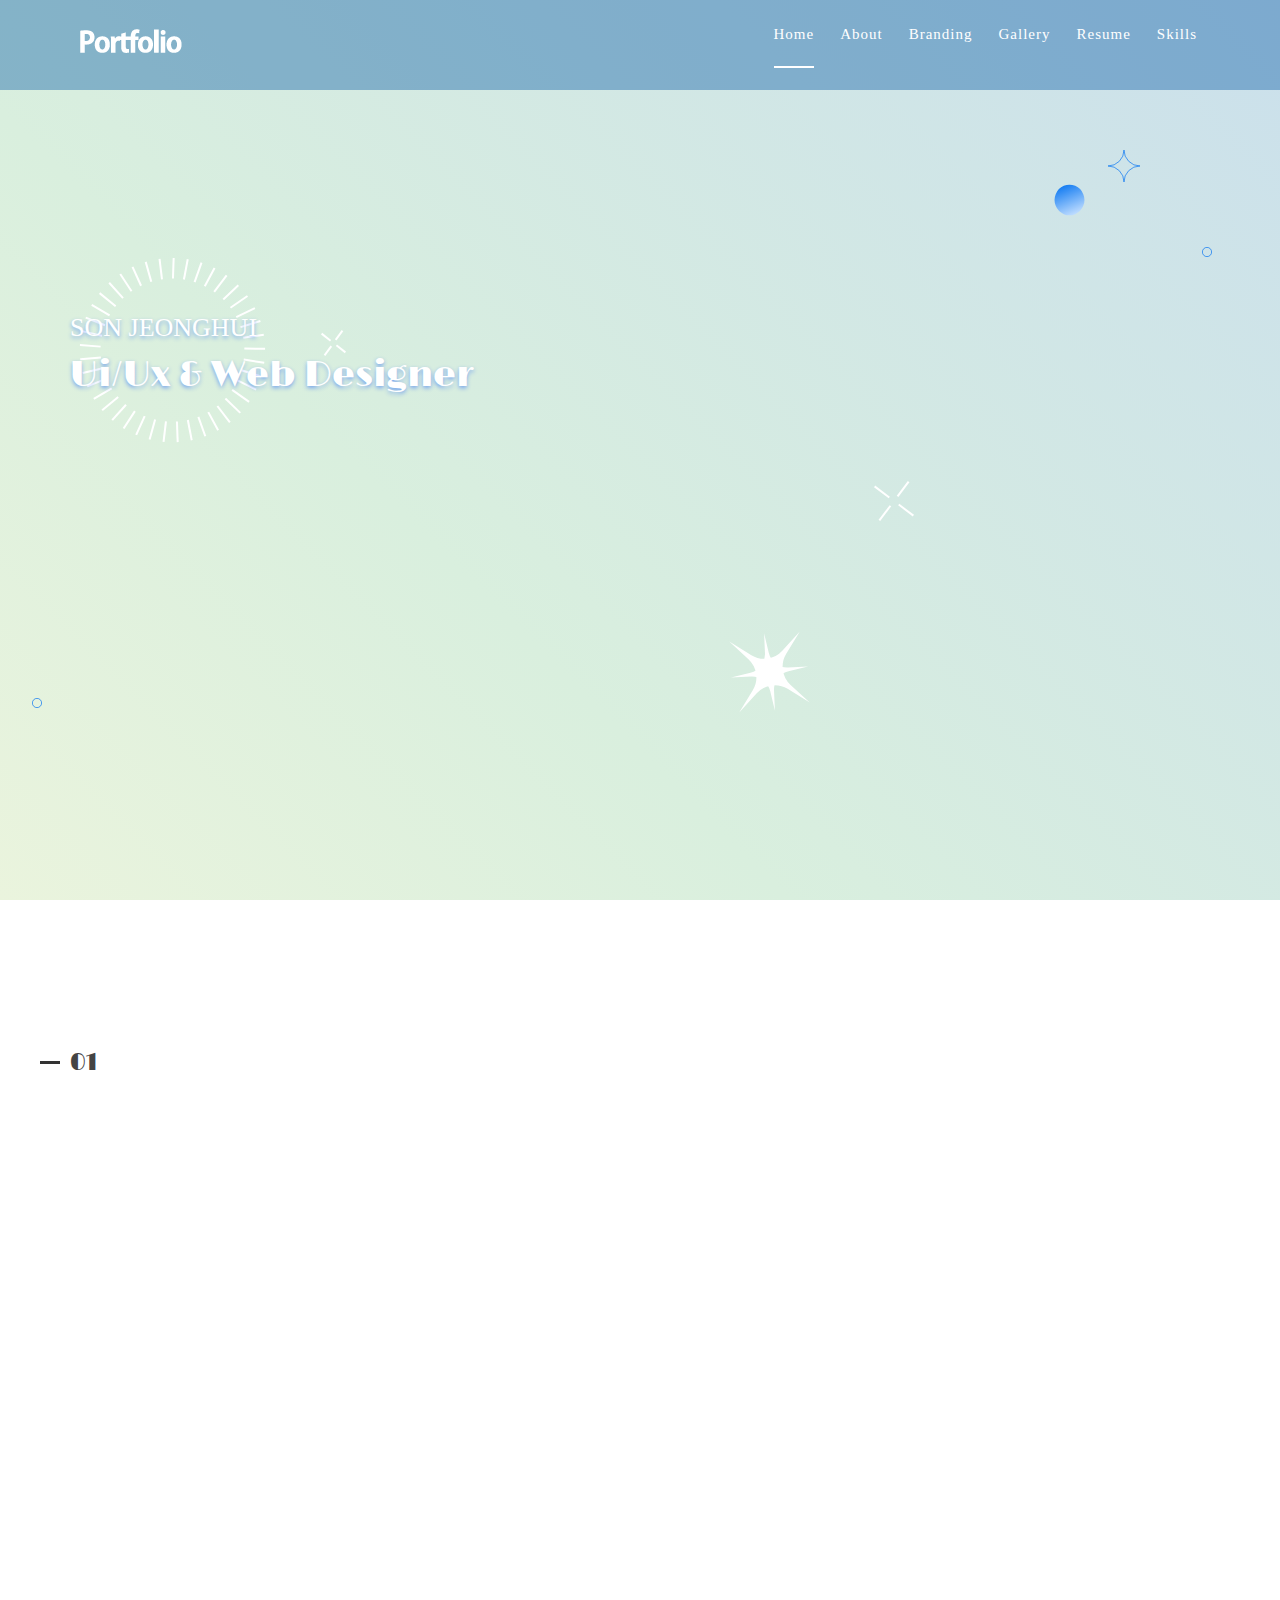
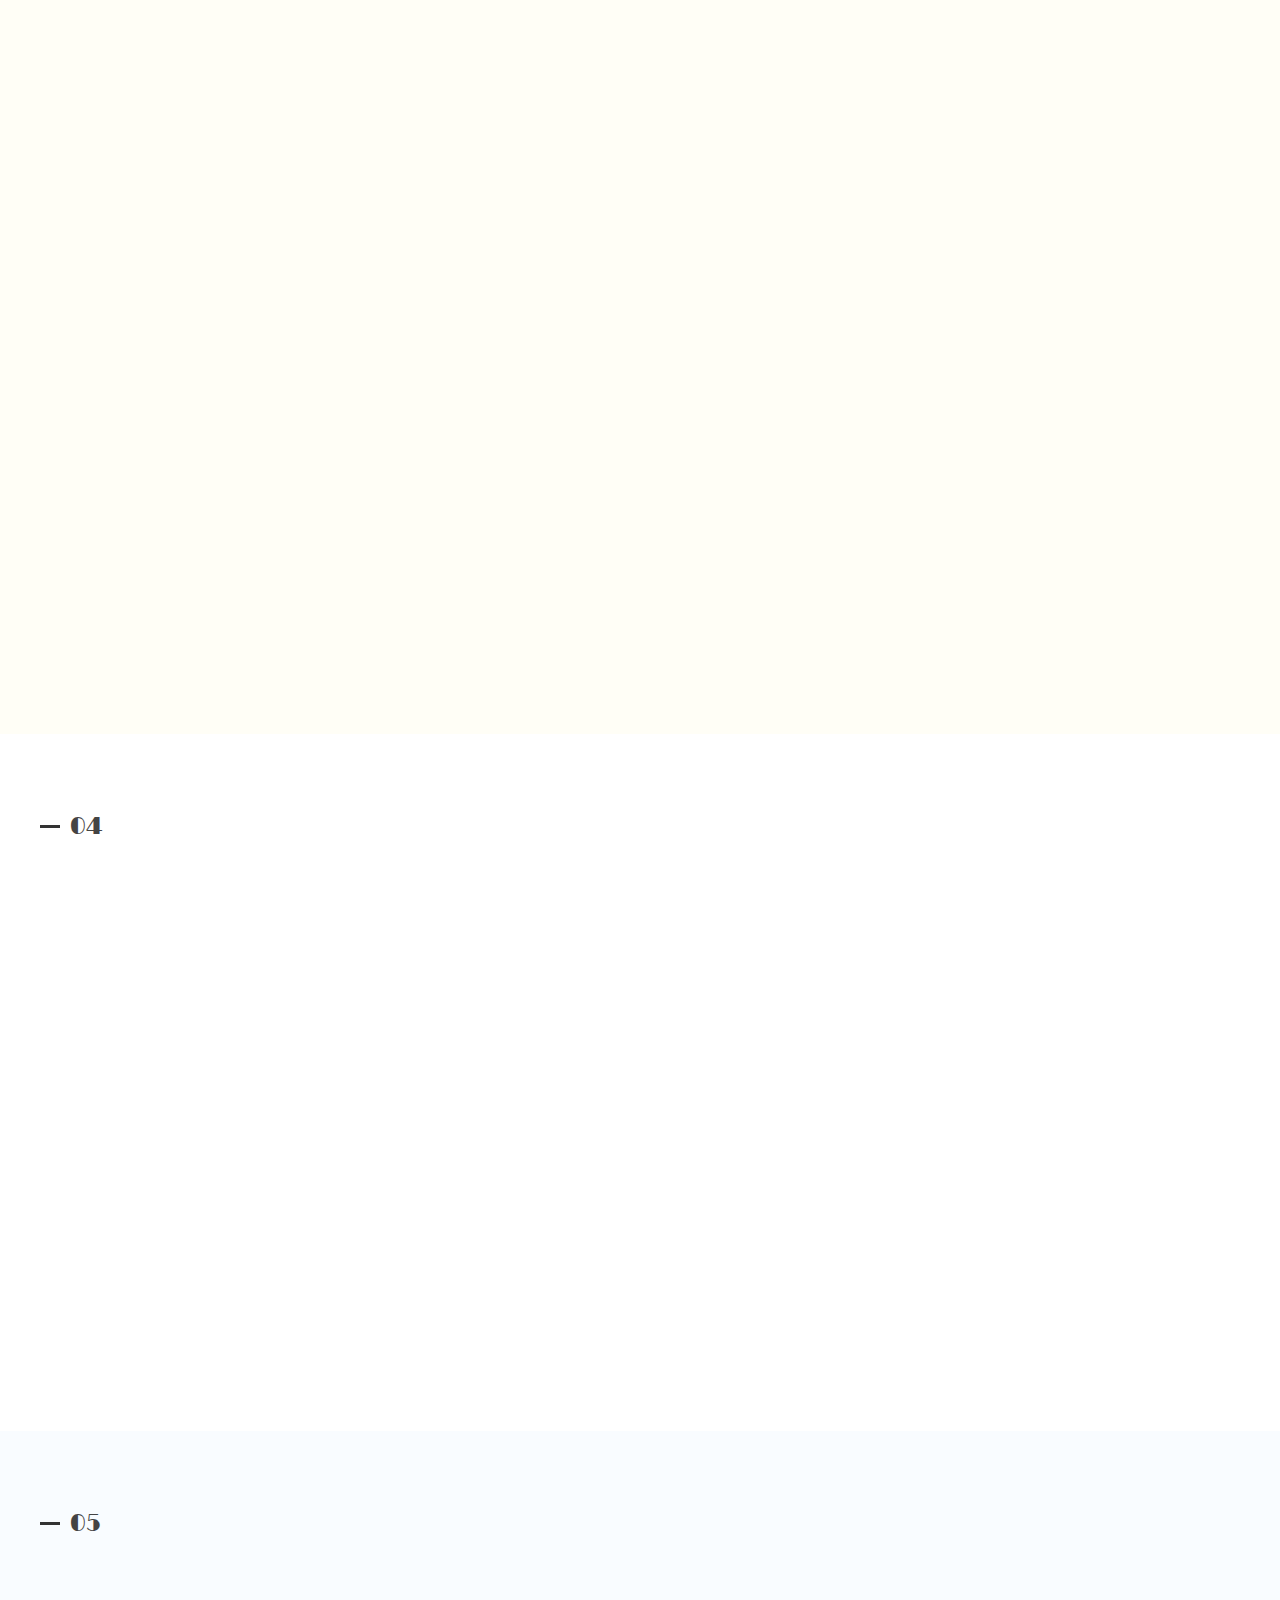
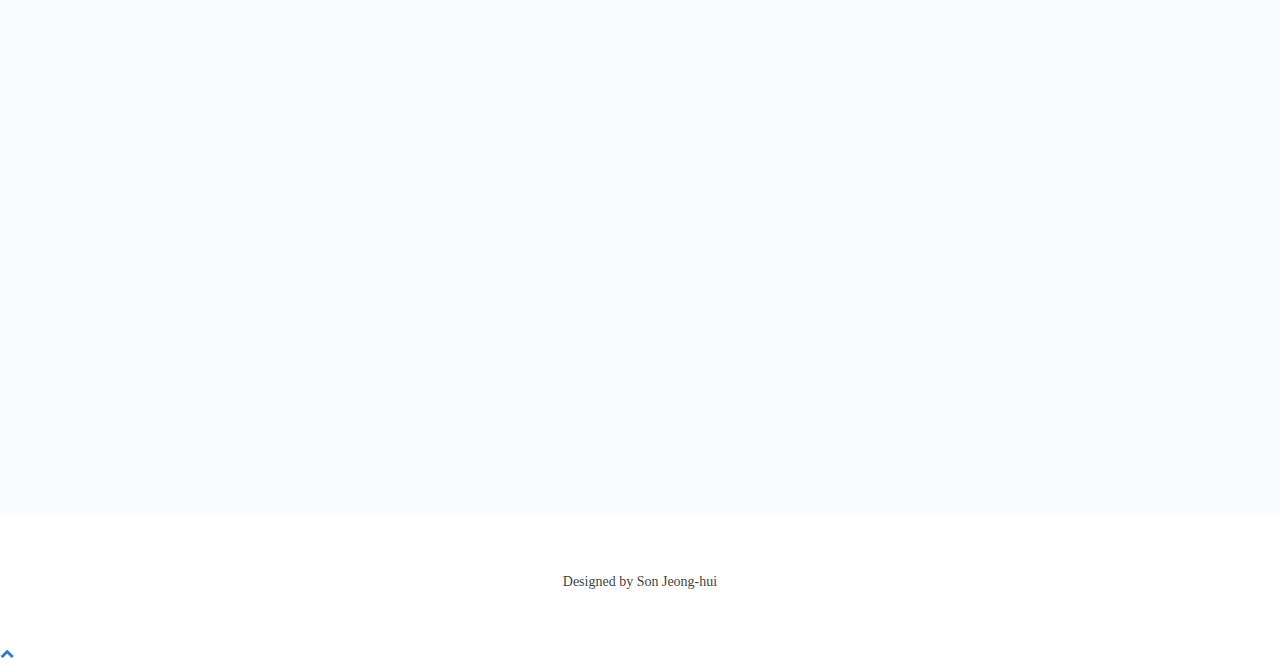
==== commit bec4cb93: "up" ====
--- a/index.html
+++ b/index.html
@@ -593,32 +593,70 @@
                                 <div class="about-move">
                                     <div class="services-details">
                                         <div class="single-services">
-                                            <h4>EDUCATION</h4>
-                                            <ul>
-                                                <li>
-                                                    <span
-                                                        >2023. 08 ~ 2023. 11 </span
-                                                    >(2023)디지털 프로덕트 UIUX
-                                                    웹앱설계, 디자인 양성과정
-                                                    나래디자인학원 수료
-                                                </li>
-                                                <li>
-                                                    <span
-                                                        >2023. 04 ~ 2023. 07 </span
-                                                    >부산시 웹콘텐츠(UIUX,
-                                                    영상편집, E-비지니스)제작
-                                                    나래디자인학원 수료
-                                                </li>
-                                                <li>
-                                                    <span>2018. 02 </span
-                                                    >동아대학교 응용생물공학과
-                                                    졸업
-                                                </li>
-                                                <li>
-                                                    <span>2013. 02 </span
-                                                    >부산백양고등학교 졸업
-                                                </li>
-                                            </ul>
+                                            <h4 class="resume_title">
+                                                EDUCATION
+                                            </h4>
+                                            <table>
+                                                <tr>
+                                                    <td
+                                                        class="first_col"
+                                                        align="left"
+                                                    >
+                                                        2023. 08 ~ 2023. 11
+                                                    </td>
+                                                </tr>
+                                                <tr>
+                                                    <td align="left">
+                                                        (2023)디지털 프로덕트
+                                                        UIUX 웹앱설계, 디자인
+                                                        양성과정 나래디자인학원
+                                                        수료
+                                                    </td>
+                                                </tr>
+                                                <tr>
+                                                    <td
+                                                        class="first_col"
+                                                        align="left"
+                                                    >
+                                                        2023. 04 ~ 2023. 07
+                                                    </td>
+                                                </tr>
+                                                <tr>
+                                                    <td align="left">
+                                                        부산시 웹콘텐츠(UIUX,
+                                                        영상편집,
+                                                        E-비지니스)제작
+                                                        나래디자인학원 수료
+                                                    </td>
+                                                </tr>
+                                                <tr>
+                                                    <td
+                                                        class="first_col"
+                                                        align="left"
+                                                    >
+                                                        2018. 02
+                                                    </td>
+                                                </tr>
+                                                <tr>
+                                                    <td align="left">
+                                                        동아대학교
+                                                        응용생물공학과 졸업
+                                                    </td>
+                                                </tr>
+                                                <tr>
+                                                    <td
+                                                        class="first_col"
+                                                        align="left"
+                                                    >
+                                                        2013. 02
+                                                    </td>
+                                                </tr>
+                                                <tr>
+                                                    <td align="left">
+                                                        부산백양고등학교 졸업
+                                                    </td>
+                                                </tr>
+                                            </table>
                                         </div>
                                     </div>
                                 </div>
@@ -627,53 +665,130 @@
                                 <div class="about-move">
                                     <div class="services-details">
                                         <div class="single-services">
-                                            <h4>LICENSE</h4>
-                                            <ul>
-                                                <li>
-                                                    <span>2023. 08. 11</span>
-                                                    GTQ1급
-                                                </li>
-                                                <li>
-                                                    <span>2023. 07. 12</span>
-                                                    컴퓨터그래픽스운용기능사
-                                                </li>
-                                                <li>
-                                                    <span>2023. 07. 05 </span
-                                                    >웹디자인기능사
-                                                </li>
-                                                <li>
-                                                    <span>2023. 01. 27 </span
-                                                    >워드프로세서
-                                                </li>
-                                                <li>
-                                                    <span>2022. 08. 07</span>
-                                                    新HSK4급(238점)
-                                                </li>
-                                                <li>
-                                                    <span>2022. 06. 17 </span
-                                                    >사무자동화산업기사
-                                                </li>
-                                                <li>
-                                                    <span>2022. 06. 03 </span
-                                                    >식물보호기사
-                                                </li>
-                                                <li>
-                                                    <span>2018. 10. 25 </span
-                                                    >전산세무2급
-                                                </li>
-                                                <li>
-                                                    <span>2018. 08. 23 </span
-                                                    >전산회계1급
-                                                </li>
-                                                <li>
-                                                    <span>2017. 12. 15 </span
-                                                    >컴퓨터활용능력2급
-                                                </li>
-                                                <li>
-                                                    <span>2017. 09. 15 </span
-                                                    >자동차운전면허1종보통
-                                                </li>
-                                            </ul>
+                                            <h4 class="resume_title">
+                                                LICENSE
+                                            </h4>
+                                            <table>
+                                                <tr>
+                                                    <td
+                                                        class="first_col"
+                                                        align="left"
+                                                    >
+                                                        2023.08.11
+                                                    </td>
+                                                    <td align="left">GTQ1급</td>
+                                                </tr>
+                                                <tr>
+                                                    <td
+                                                        class="first_col"
+                                                        align="left"
+                                                    >
+                                                        2023.07.12
+                                                    </td>
+                                                    <td align="left">
+                                                        컴퓨터그래픽스운용기능사
+                                                    </td>
+                                                </tr>
+                                                <tr>
+                                                    <td
+                                                        class="first_col"
+                                                        align="left"
+                                                    >
+                                                        2023.07.05
+                                                    </td>
+                                                    <td align="left">
+                                                        웹디자인기능사
+                                                    </td>
+                                                </tr>
+                                                <tr>
+                                                    <td
+                                                        class="first_col"
+                                                        align="left"
+                                                    >
+                                                        2023.01.27
+                                                    </td>
+                                                    <td align="left">
+                                                        워드프로세서
+                                                    </td>
+                                                </tr>
+                                                <tr>
+                                                    <td
+                                                        class="first_col"
+                                                        align="left"
+                                                    >
+                                                        2022.08.07
+                                                    </td>
+                                                    <td align="left">
+                                                        新HSK4급(238점)
+                                                    </td>
+                                                </tr>
+                                                <tr>
+                                                    <td
+                                                        class="first_col"
+                                                        align="left"
+                                                    >
+                                                        2022.06.17
+                                                    </td>
+                                                    <td align="left">
+                                                        사무자동화산업기사
+                                                    </td>
+                                                </tr>
+                                                <tr>
+                                                    <td
+                                                        class="first_col"
+                                                        align="left"
+                                                    >
+                                                        2022.06.03
+                                                    </td>
+                                                    <td align="left">
+                                                        식물보호기사
+                                                    </td>
+                                                </tr>
+                                                <tr>
+                                                    <td
+                                                        class="first_col"
+                                                        align="left"
+                                                    >
+                                                        2018.10.25
+                                                    </td>
+                                                    <td align="left">
+                                                        전산세무2급
+                                                    </td>
+                                                </tr>
+                                                <tr>
+                                                    <td
+                                                        class="first_col"
+                                                        align="left"
+                                                    >
+                                                        2018.08.23
+                                                    </td>
+                                                    <td align="left">
+                                                        전산회계1급
+                                                    </td>
+                                                </tr>
+                                                <tr>
+                                                    <td
+                                                        class="first_col"
+                                                        align="left"
+                                                    >
+                                                        2017.12.15
+                                                    </td>
+                                                    <td align="left">
+                                                        컴퓨터활용능력2급
+                                                    </td>
+                                                </tr>
+                                                <tr>
+                                                    <td
+                                                        class="first_col"
+                                                        align="left"
+                                                    >
+                                                        2017.09.15
+                                                    </td>
+                                                    <td align="left">
+                                                        자동차운전면허1종보통
+                                                    </td>
+                                                </tr>
+                                            </table>
                                         </div>
                                     </div>
                                 </div>
@@ -682,30 +797,57 @@
                                 <div class="about-move">
                                     <div class="services-details">
                                         <div class="single-services">
-                                            <h4>EXPRIENCE</h4>
-                                            <ul>
-                                                <li>
-                                                    <span
-                                                        >2022. 08 ~ 2022. 12 </span
-                                                    >(주)퓨쳐누리 - 구청
-                                                    기록물DB구축
-                                                </li>
-                                                <li>
-                                                    <span
-                                                        >2019. 11 ~ 2022. 05 </span
-                                                    >(주)지엔텔 - 정산보조
-                                                </li>
-                                                <li>
-                                                    <span
-                                                        >2019. 04 ~ 2019. 06 </span
-                                                    >니폰페인트마린코리아 - 회계
-                                                </li>
-                                                <li>
-                                                    <span
-                                                        >2018. 12 ~ 2019. 02 </span
-                                                    >영앤진회계법인 - 회계
-                                                </li>
-                                            </ul>
+                                            <h4 class="resume_title">
+                                                EXPRIENCE
+                                            </h4>
+                                            <table>
+                                                <tr>
+                                                    <td
+                                                        class="first_col"
+                                                        align="left"
+                                                    >
+                                                        2022.08 ~ 2022.12
+                                                    </td>
+                                                    <td align="left">
+                                                        퓨쳐누리 - 구청
+                                                        기록물DB구축
+                                                    </td>
+                                                </tr>
+                                                <tr>
+                                                    <td
+                                                        class="first_col"
+                                                        align="left"
+                                                    >
+                                                        2019.11 ~ 2022.05
+                                                    </td>
+                                                    <td align="left">
+                                                        지엔텔 - 정산보조
+                                                    </td>
+                                                </tr>
+                                                <tr>
+                                                    <td
+                                                        class="first_col"
+                                                        align="left"
+                                                    >
+                                                        2019.04 ~ 2019.06
+                                                    </td>
+                                                    <td align="left">
+                                                        니폰페인트마린코리아 -
+                                                        회계
+                                                    </td>
+                                                </tr>
+                                                <tr>
+                                                    <td
+                                                        class="first_col"
+                                                        align="left"
+                                                    >
+                                                        2018.12 ~ 2019.02
+                                                    </td>
+                                                    <td align="left">
+                                                        영앤진회계법인 - 회계
+                                                    </td>
+                                                </tr>
+                                            </table>
                                         </div>
                                     </div>
                                 </div>
--- a/css/style.css
+++ b/css/style.css
@@ -470,6 +470,11 @@
     text-align: left;
 }
 
+.resume_title {
+    background: url(../img/resume/resume_icon.svg) left center no-repeat;
+    padding-left: 30px;
+}
+
 #resume ul li {
     line-height: 2;
     text-align: justify;
@@ -481,7 +486,14 @@
 #resume ul li span {
     color: #858c91;
 }
-
+/* 테이블 */
+table td {
+    padding-right: 12px;
+    padding-bottom: 8px;
+}
+.first_col {
+    color: #fe8215;
+}
 /* ----------------------------------------------------------------------------------- */
 
 html,
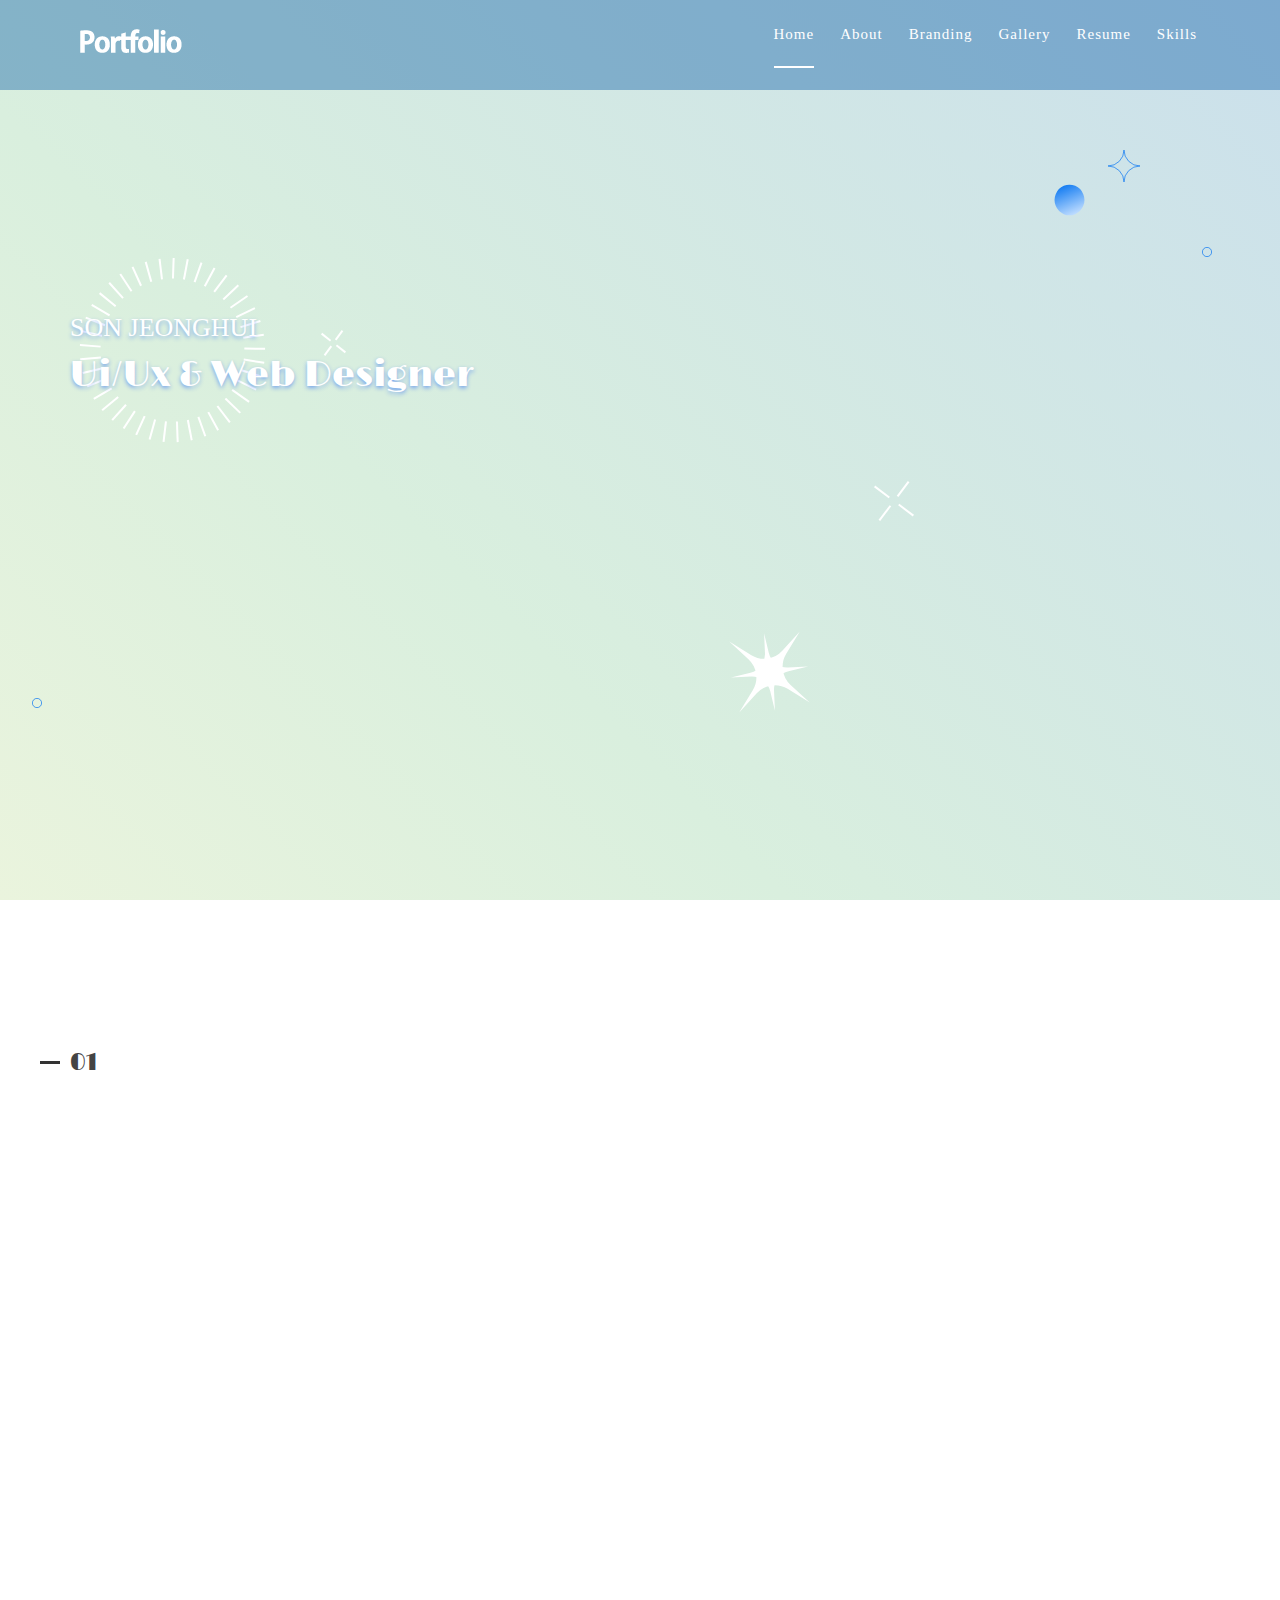
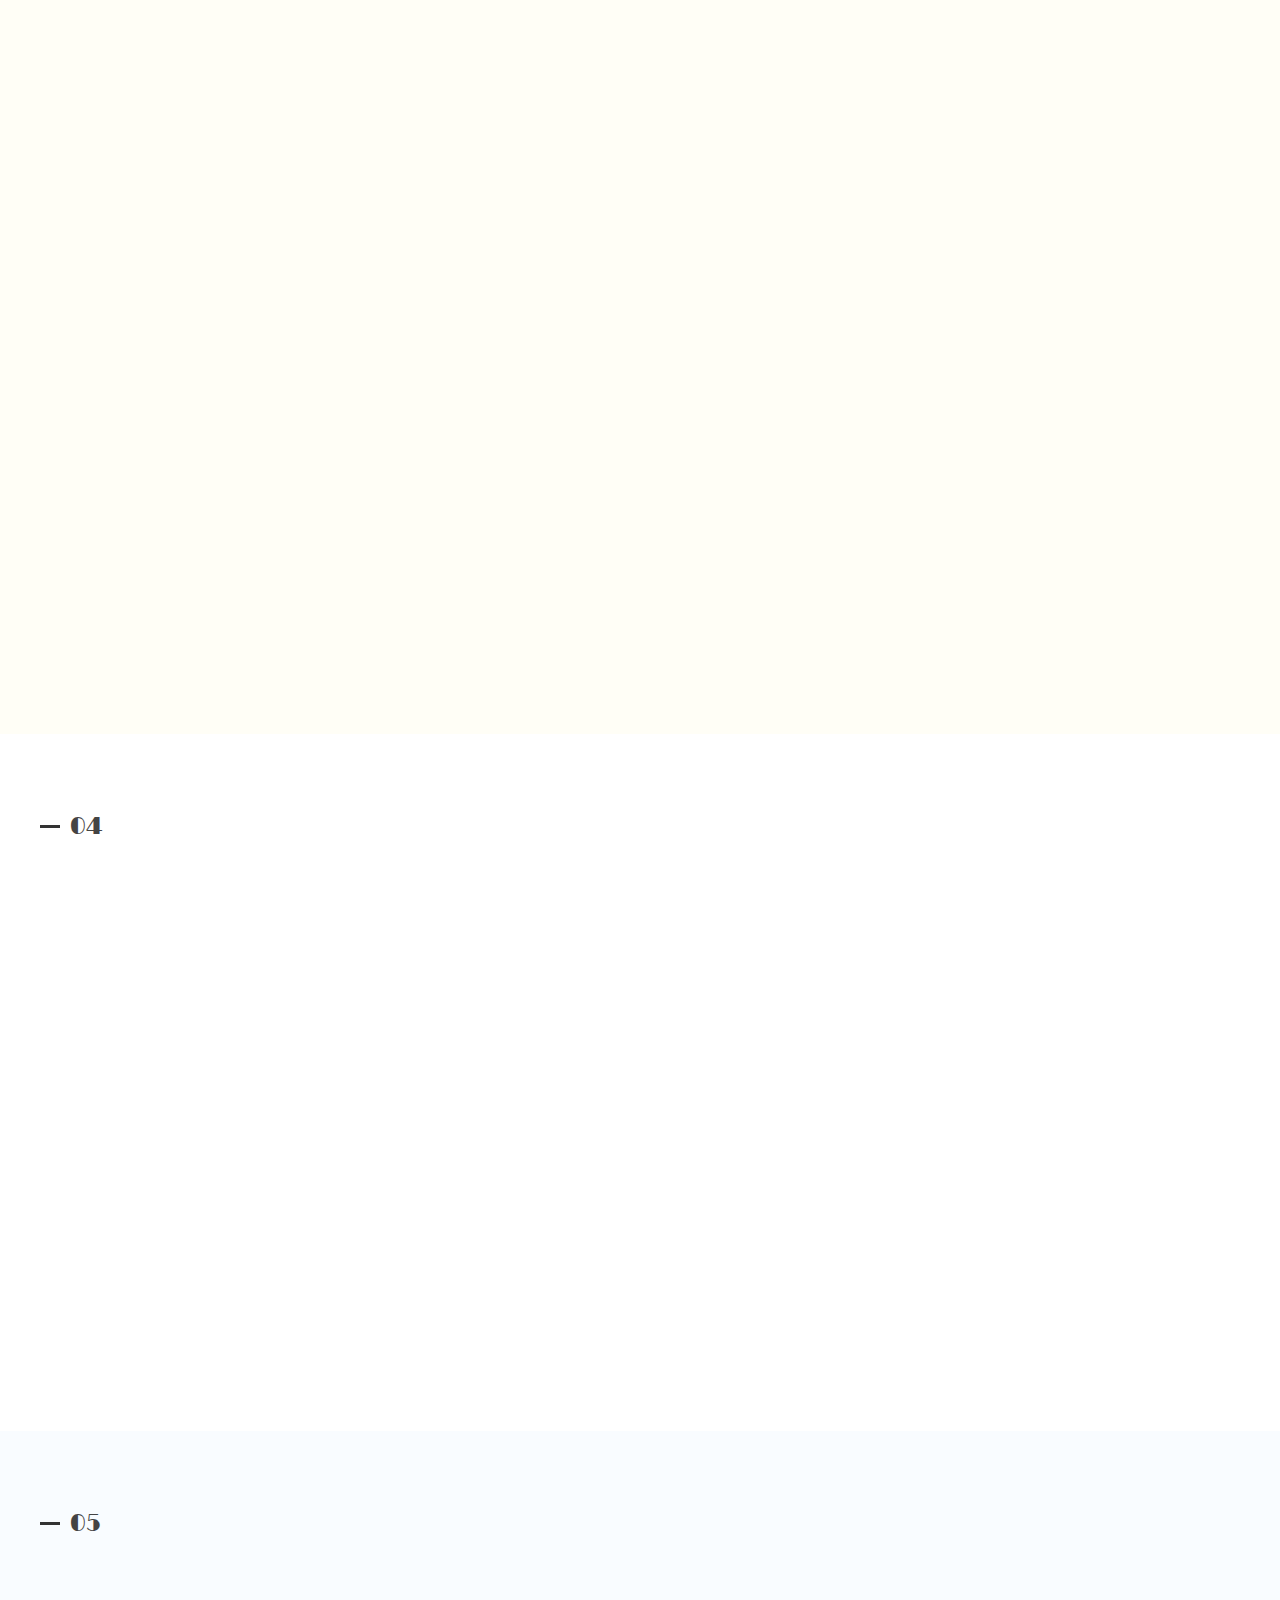
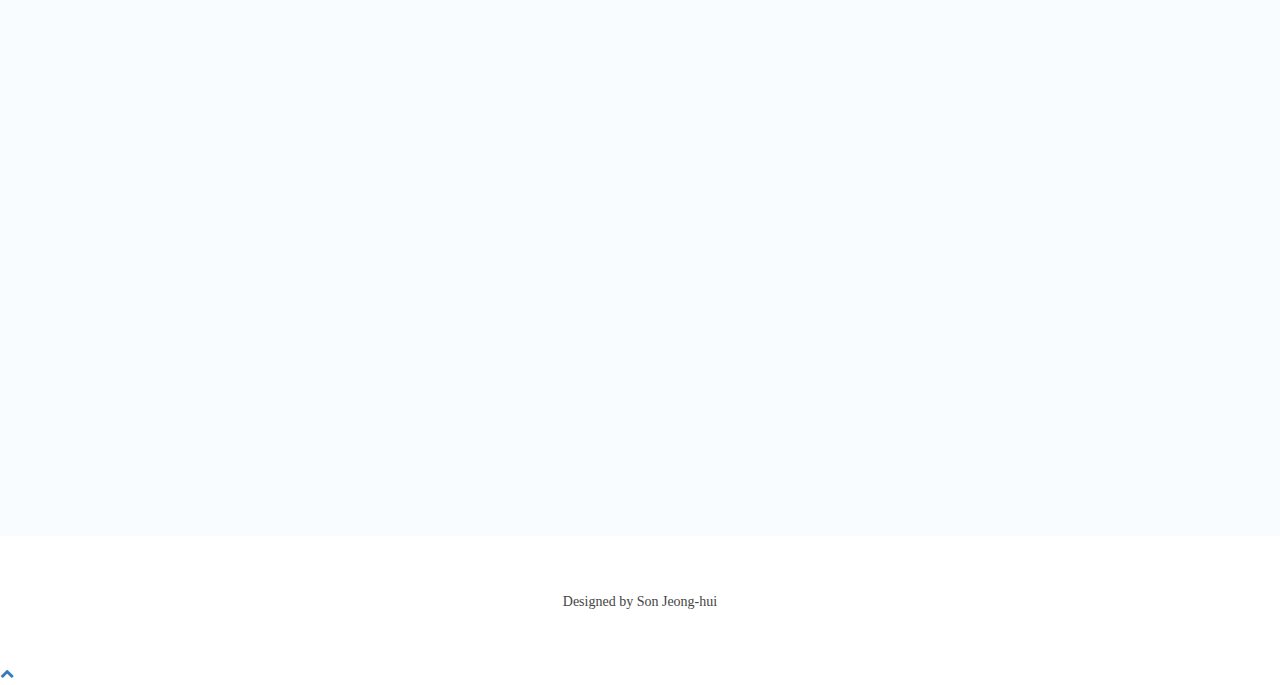
==== commit 02b45dcc: "update" ====
--- a/index.html
+++ b/index.html
@@ -140,7 +140,7 @@
                 </h1>
                 <div class="animate three">
                     <p>
-                        <span>M</span><span>Y</span><span>D</span><span>E</span
+                        <span>M</span><span>Y</span> <span>D</span><span>E</span
                         ><span>S</span><span>I</span><span>G</span
                         ><span>N</span>
                     </p>
@@ -164,7 +164,7 @@
         <div id="about" class="area-padding">
             <div class="container">
                 <h4 class="number">01</h4>
-                <div data-aos="fade-up">
+                <div data-aos="fade-up" data-aos-once="true">
                     <div class="row">
                         <div class="col-md-12 col-sm-12 col-xs-12">
                             <div class="section-headline text-center">
@@ -251,7 +251,7 @@
         <div id="branding" class="portfolio-area area-padding">
             <div class="container">
                 <h4 class="number">02</h4>
-                <div data-aos="fade-up">
+                <div data-aos="fade-up" data-aos-once="true">
                     <div class="row">
                         <div class="col-md-12 col-sm-12 col-xs-12">
                             <div class="section-headline text-center">
@@ -366,6 +366,30 @@
                                                 ></a
                                             >
                                         </li>
+                                        <li class="brand_link">
+                                            <a
+                                                href="./guide/detailPage2/detail_page2.html"
+                                                target="_blank"
+                                                class="default"
+                                                ><span class="outBox"></span>
+                                                <span class="inBox"></span>
+                                                <span class="default"
+                                                    >DetailPage2</span
+                                                ></a
+                                            >
+                                        </li>
+                                        <li class="brand_link">
+                                            <a
+                                                href="./guide/detailPage3/detail_page3.html"
+                                                target="_blank"
+                                                class="default"
+                                                ><span class="outBox"></span>
+                                                <span class="inBox"></span>
+                                                <span class="default"
+                                                    >DetailPage3</span
+                                                ></a
+                                            >
+                                        </li>
                                     </ul>
                                     <h4
                                         style="
@@ -396,7 +420,7 @@
         <div id="Artwork" class="portfolio-area area-padding fix">
             <div class="container">
                 <h4 class="number">03</h4>
-                <div data-aos="fade-up">
+                <div data-aos="fade-up" data-aos-once="true">
                     <div class="row">
                         <div class="col-lg-12 col-md-12 col-sm-12 col-xs-12">
                             <div class="section-headline text-center">
@@ -577,7 +601,7 @@
         <div id="resume" class="services-area area-padding">
             <div class="container">
                 <h4 class="number">04</h4>
-                <div data-aos="fade-up">
+                <div data-aos="fade-up" data-aos-once="true">
                     <div class="row">
                         <div class="col-md-12 col-sm-12 col-xs-12">
                             <div
@@ -609,7 +633,7 @@
                                                     <td align="left">
                                                         (2023)디지털 프로덕트
                                                         UIUX 웹앱설계, 디자인
-                                                        양성과정 나래디자인학원
+                                                        양성과정<br />나래디자인학원
                                                         수료
                                                     </td>
                                                 </tr>
@@ -624,9 +648,10 @@
                                                 <tr>
                                                     <td align="left">
                                                         부산시 웹콘텐츠(UIUX,
-                                                        영상편집,
-                                                        E-비지니스)제작
-                                                        나래디자인학원 수료
+                                                        영상편집, E-비지니스)
+                                                        제작
+                                                        <br />나래디자인학원
+                                                        수료
                                                     </td>
                                                 </tr>
                                                 <tr>
@@ -861,7 +886,11 @@
         <div id="skill" class="area-padding">
             <div class="container">
                 <h4 class="number">05</h4>
-                <div class="our-skill-area fix hidden-sm" data-aos="fade-up">
+                <div
+                    class="our-skill-area fix hidden-sm"
+                    data-aos="fade-up"
+                    data-aos-once="true"
+                >
                     <div class="test-overly"></div>
                     <div class="row">
                         <div class="col-md-12 col-sm-12 col-xs-12">
--- a/css/style.css
+++ b/css/style.css
@@ -1089,6 +1089,7 @@
     font-family: "NanumSquareNeoExtraBold";
     font-size: 24px;
     margin: 0;
+    padding-bottom: 20px;
 }
 
 /* ----------------------------------------------------------------------------------- */
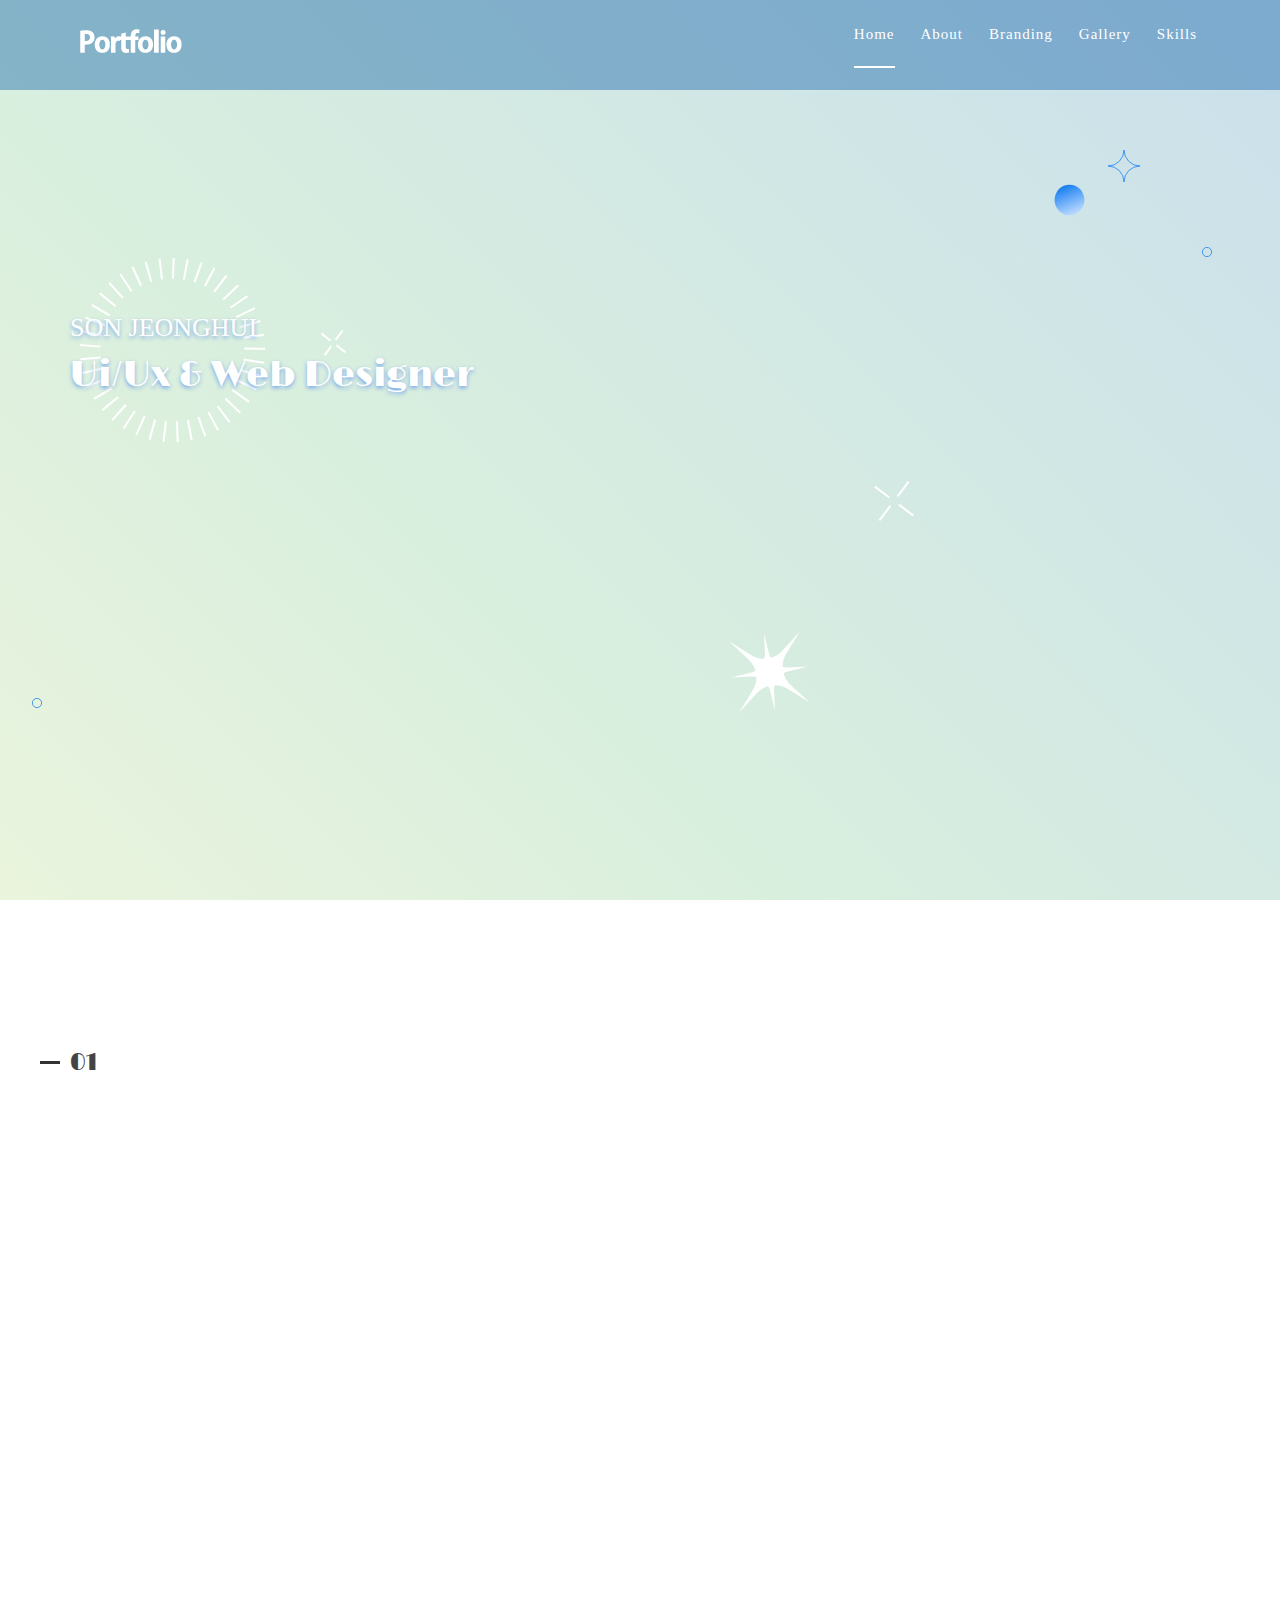
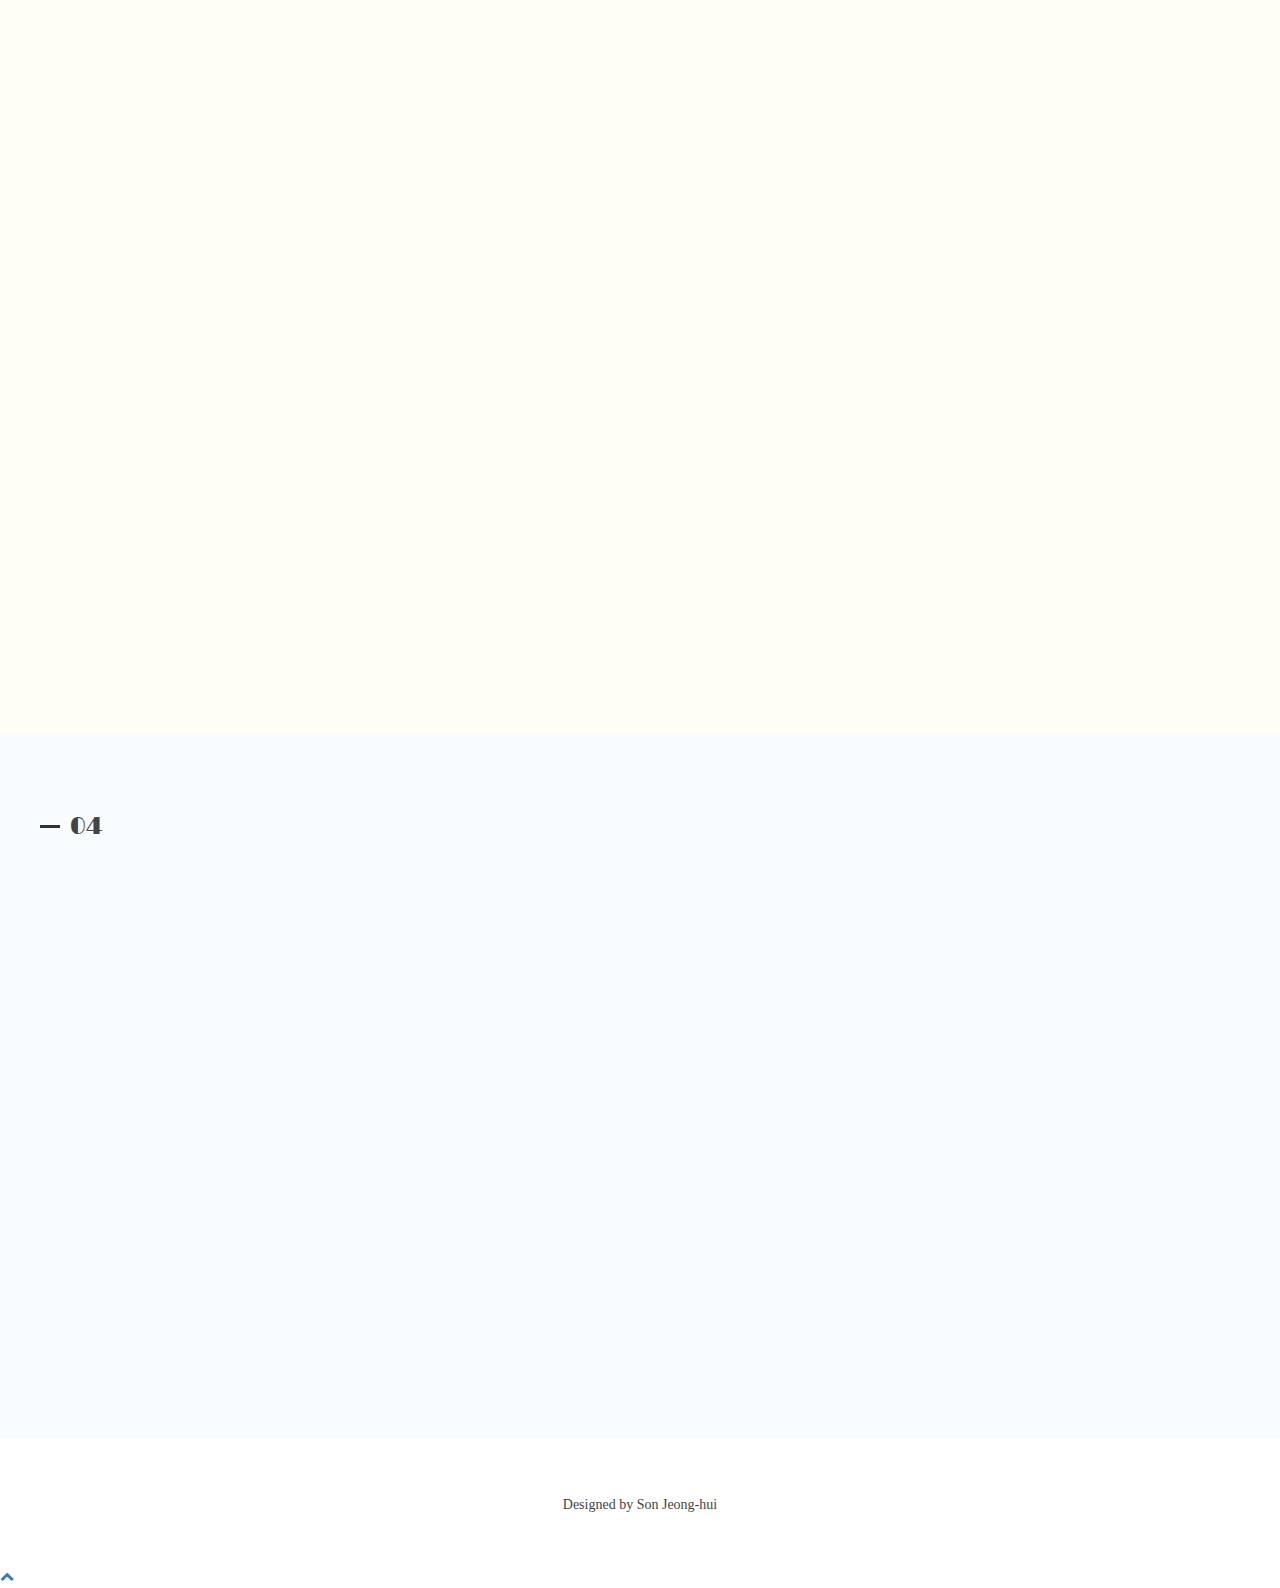
==== commit e73d869b: "Update index.html" ====
--- a/index.html
+++ b/index.html
@@ -100,13 +100,13 @@
                                                 >Gallery</a
                                             >
                                         </li>
-                                        <li>
+<!--                                         <li>
                                             <a
                                                 class="page-scroll"
                                                 href="#resume"
                                                 >Resume</a
                                             >
-                                        </li>
+                                        </li> -->
 
                                         <li>
                                             <a class="page-scroll" href="#skill"
@@ -329,7 +329,6 @@
                                     <p
                                         style="
                                             font-family: 'NanumSquareNeoBold';
-                                            text-align: right;
                                         "
                                     >
                                         24st November, 2023
@@ -405,7 +404,6 @@
                                     <p
                                         style="
                                             font-family: 'NanumSquareNeoBold';
-                                            text-align: right;
                                         "
                                     >
                                         24th July, 2023
@@ -598,7 +596,7 @@
             </div>
         </div>
 
-        <div id="resume" class="services-area area-padding">
+<!--         <div id="resume" class="services-area area-padding"> 
             <div class="container">
                 <h4 class="number">04</h4>
                 <div data-aos="fade-up" data-aos-once="true">
@@ -881,11 +879,11 @@
                     </div>
                 </div>
             </div>
-        </div>
+        </div> -->
 
         <div id="skill" class="area-padding">
             <div class="container">
-                <h4 class="number">05</h4>
+                <h4 class="number">04</h4>
                 <div
                     class="our-skill-area fix hidden-sm"
                     data-aos="fade-up"
--- a/css/style.css
+++ b/css/style.css
@@ -623,7 +623,7 @@
 
 @media (max-width: 1200px) {
     .container {
-        margin: 0;
+        margin: 0 auto;
     }
 
     #about .img_wrap {
@@ -677,6 +677,10 @@
 
     #home .container h1 > ul li:nth-child(1) {
         width: 24vw;
+    }
+
+    #about .well-left {
+        margin: 0 auto;
     }
 
     #about .well-left ul li:nth-child(1) {
